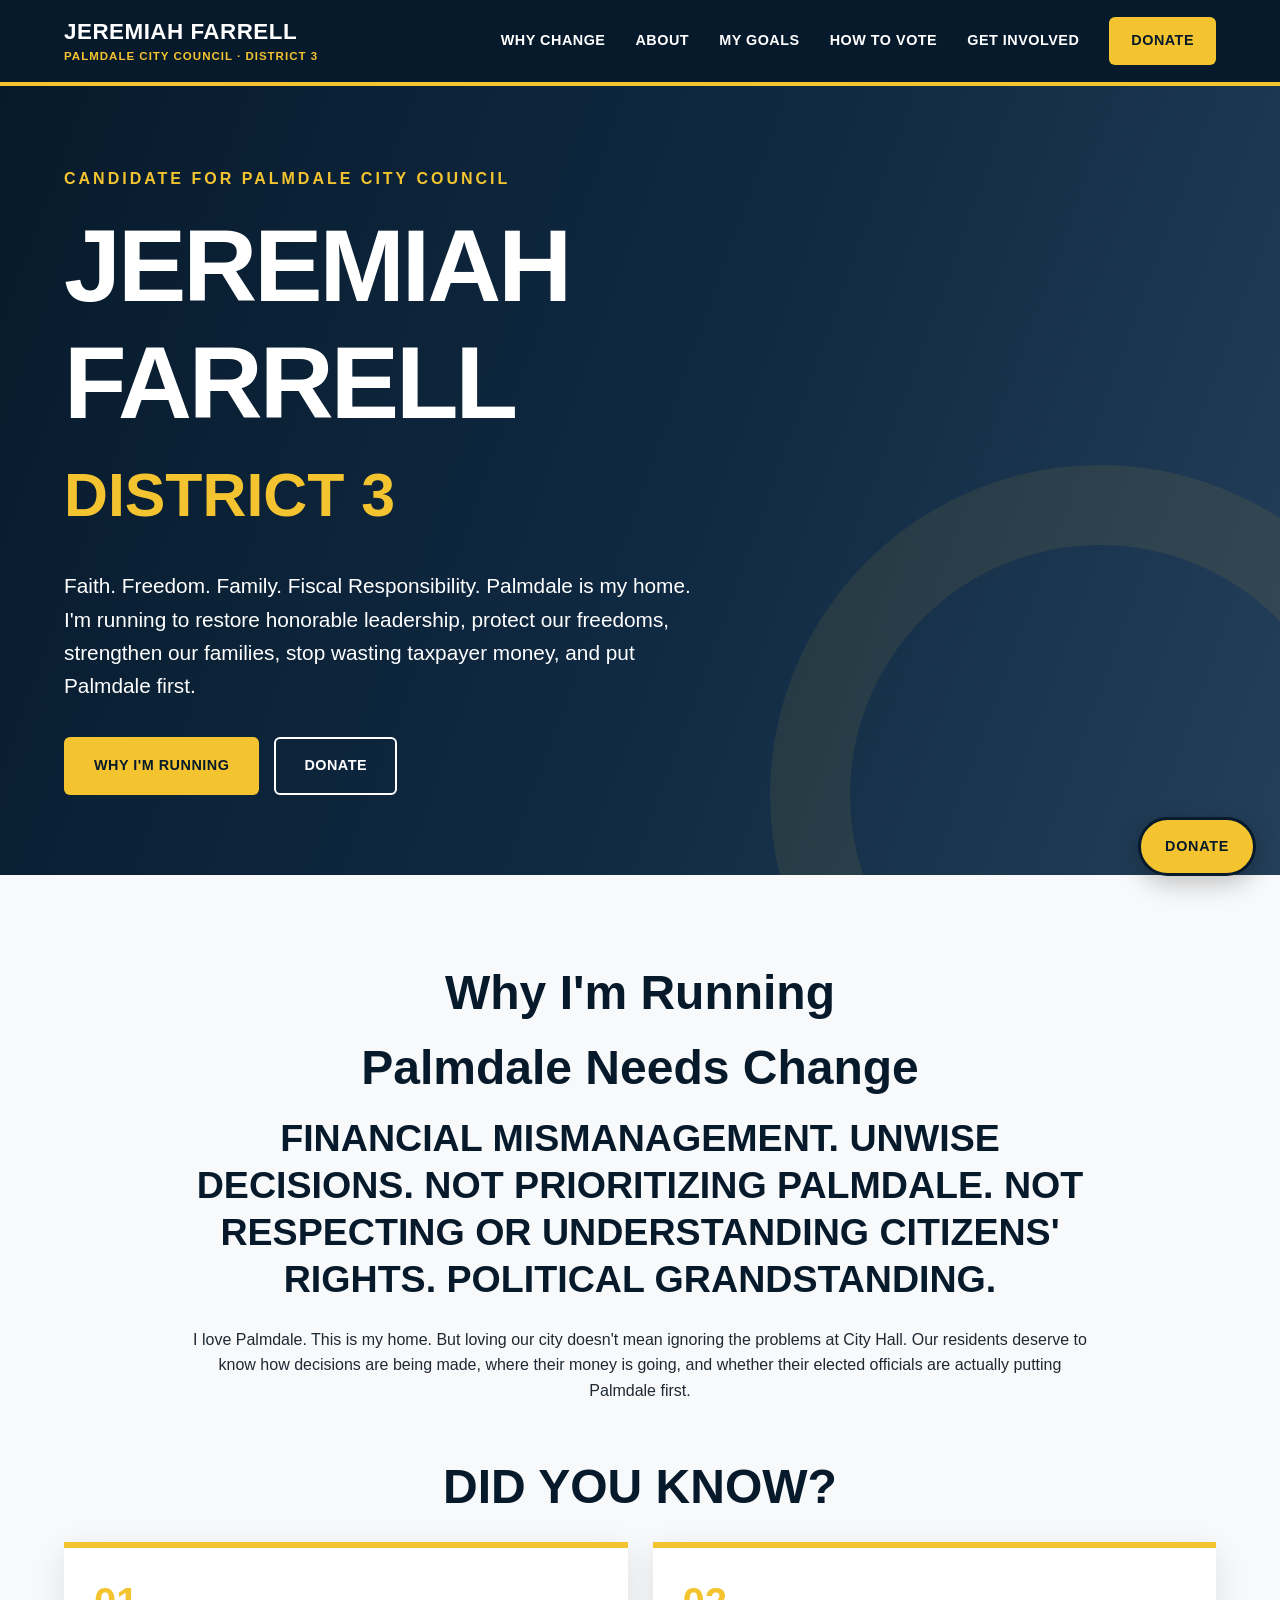
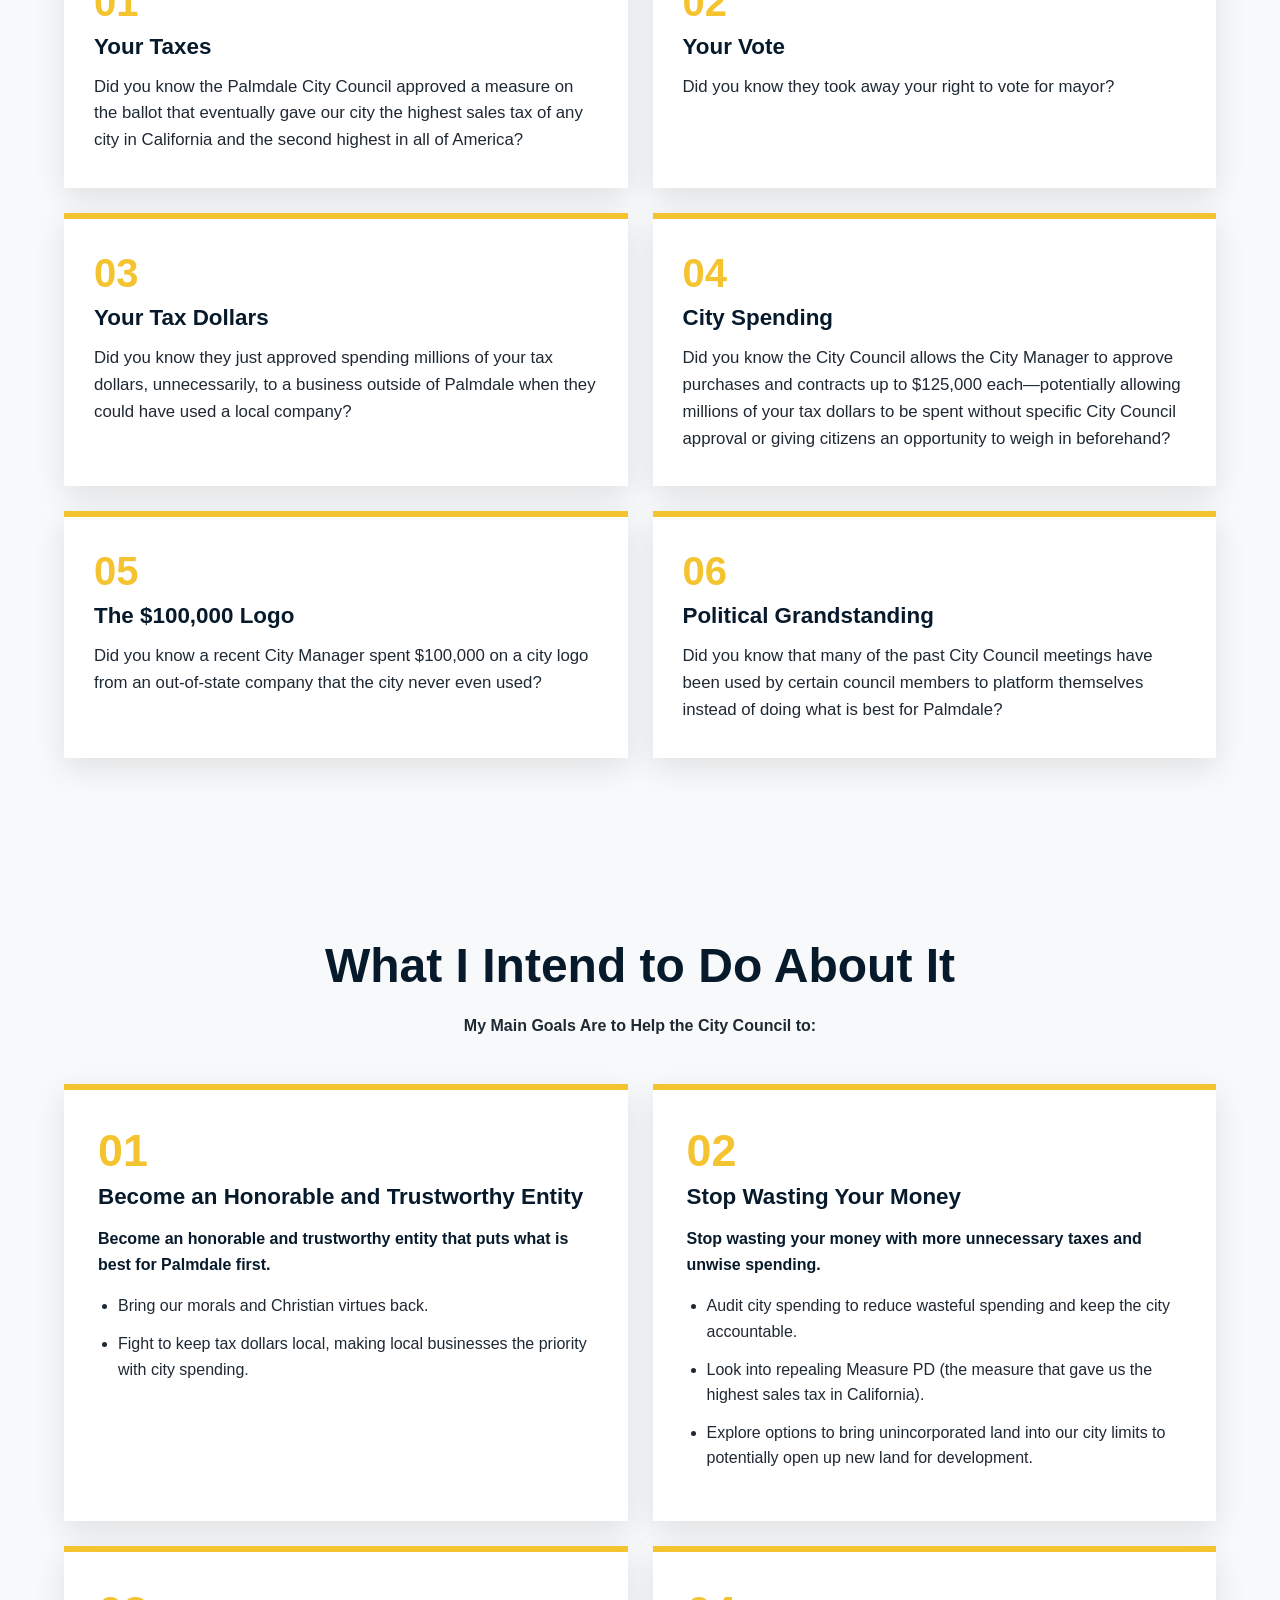
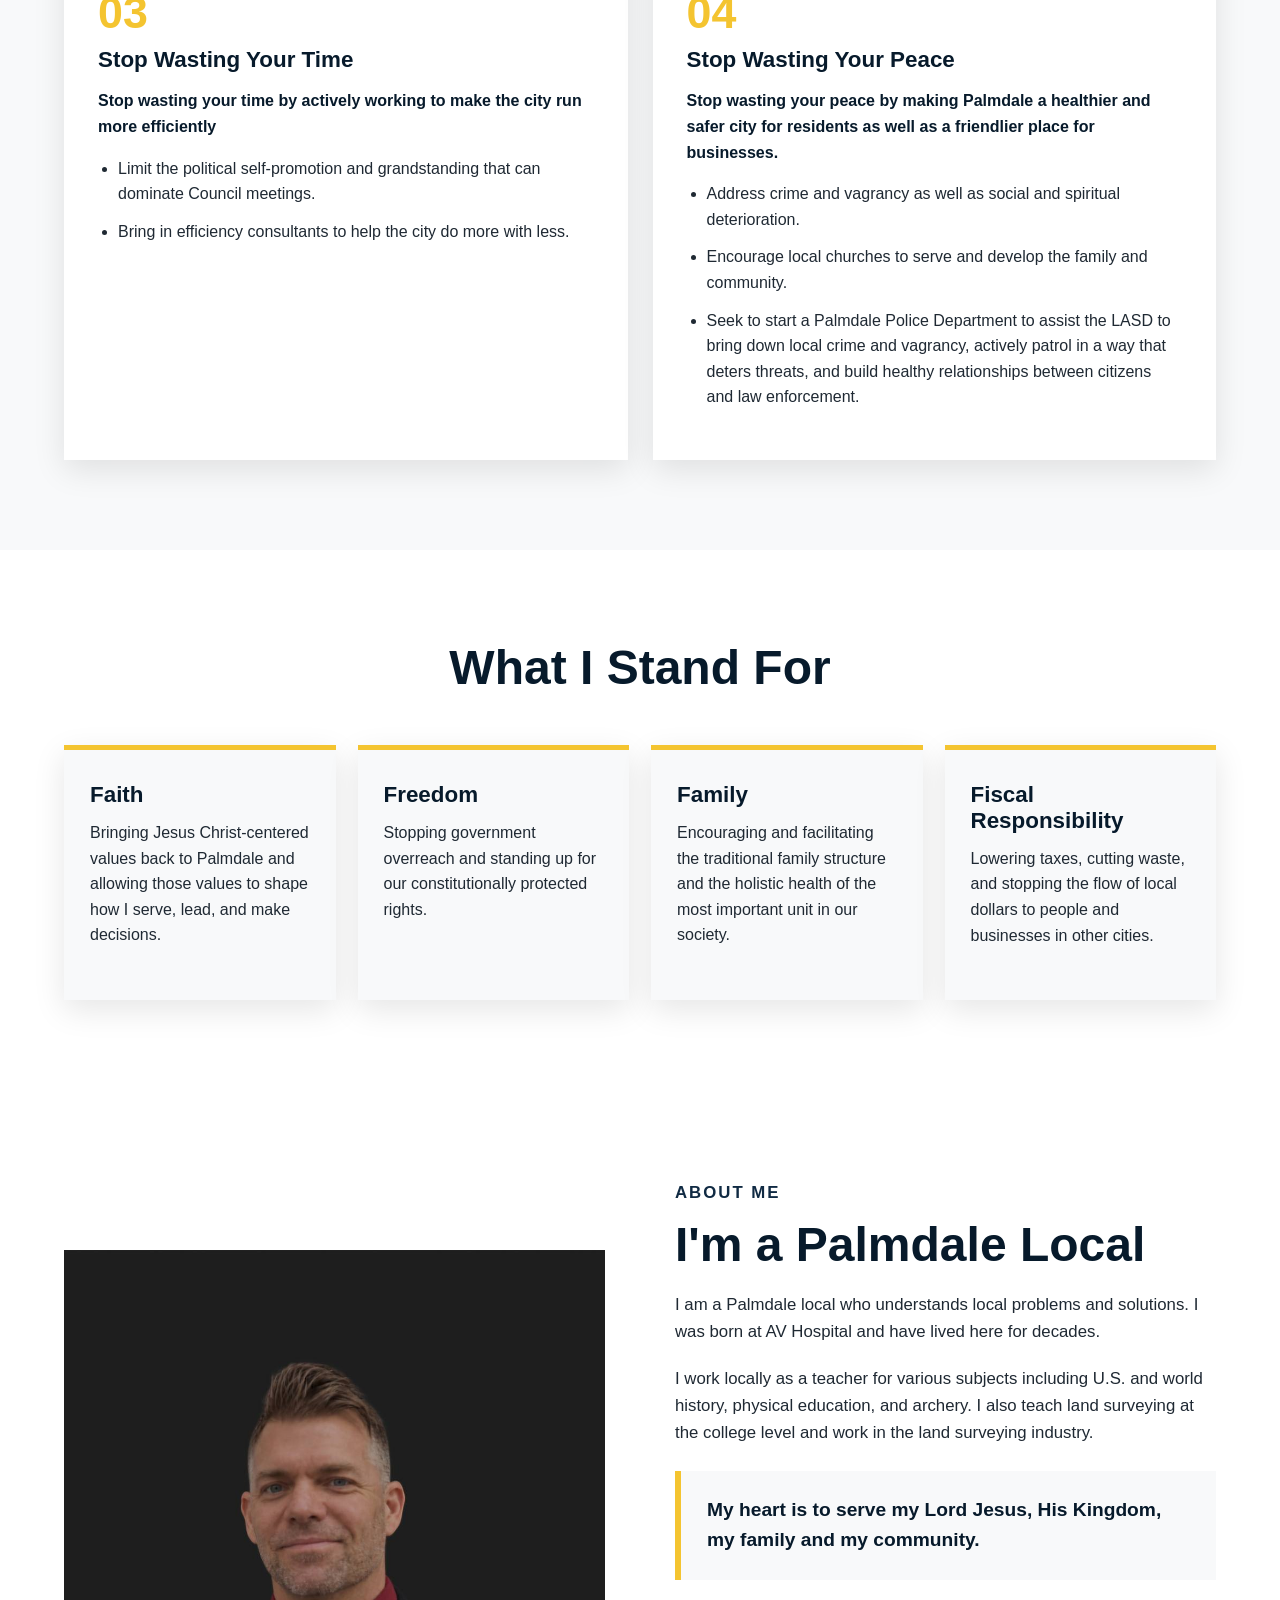
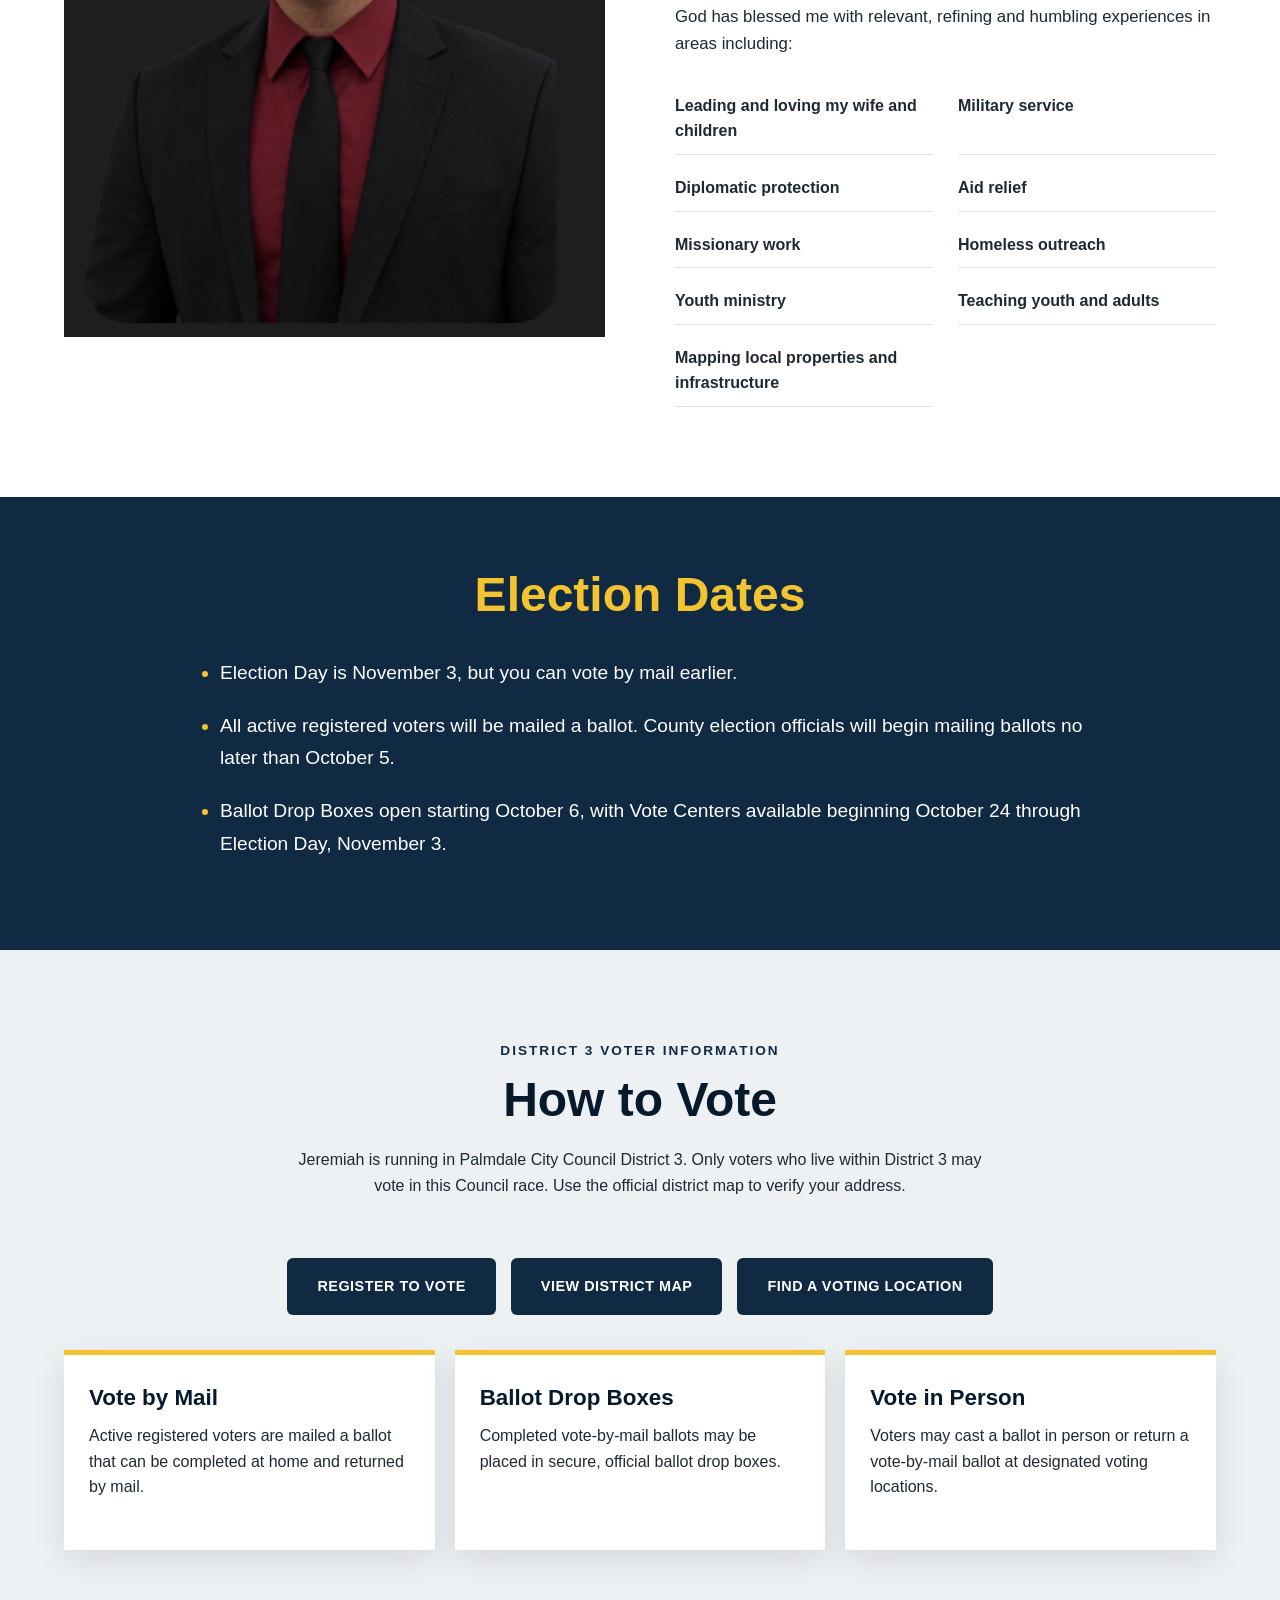
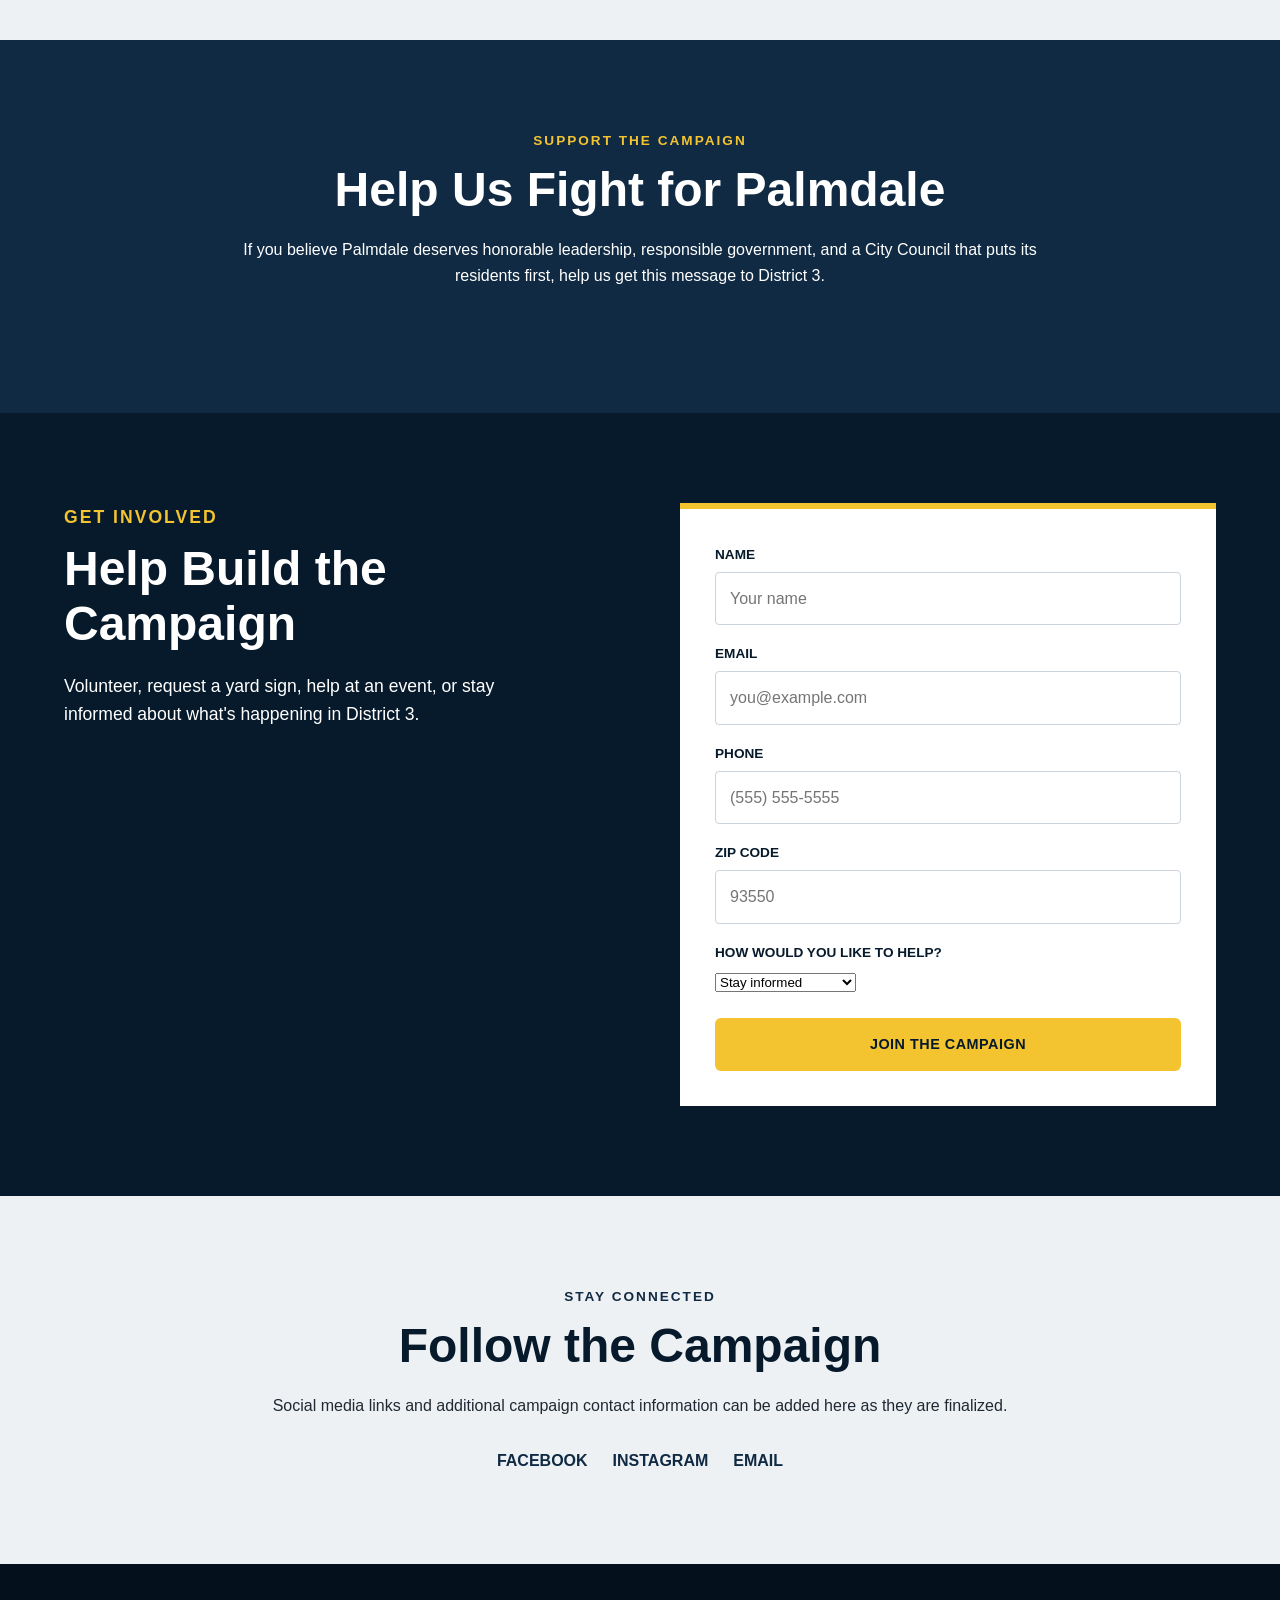
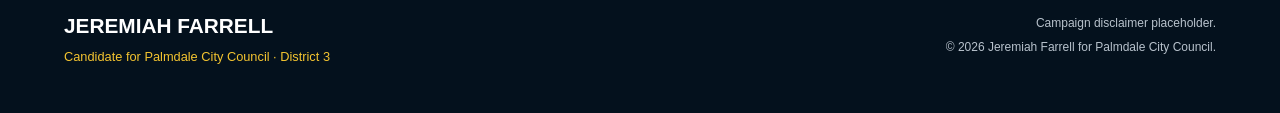
==== index.html @ 2abbdb5f "Add campaign contribution page" ====
<!DOCTYPE html>
<html lang="en">
<head>
    <meta charset="UTF-8">
    <meta name="viewport" content="width=device-width, initial-scale=1.0">
    <title>Jeremiah Farrell for Palmdale City Council District 3</title>
    <meta name="description" content="Jeremiah Farrell for Palmdale City Council District 3.">
    <link rel="stylesheet" href="Styles.css">

    <style>
        .change-section { background-color: var(--off-white); }
        .change-lead { max-width: 900px; margin: 0 auto 45px; text-align: center; }
        .change-statement { margin: 0 auto 24px; max-width: 950px; color: var(--navy-dark); font-size: clamp(1.5rem, 3vw, 2.35rem); font-weight: 900; line-height: 1.25; text-transform: uppercase; }
        .did-you-know-heading { margin: 55px 0 28px; color: var(--navy-dark); font-size: clamp(2rem, 4vw, 3rem); font-weight: 900; text-align: center; text-transform: uppercase; }
        .fact-grid { display: grid; grid-template-columns: repeat(2, 1fr); gap: 25px; }
        .fact-card { position: relative; padding: 34px 30px; background-color: var(--white); border-top: 6px solid var(--yellow); box-shadow: var(--shadow); }
        .fact-number { margin-bottom: 12px; color: var(--yellow); font-size: 2.5rem; font-weight: 900; line-height: 1; }
        .fact-card h3 { margin-bottom: 14px; }
        .fact-card p { margin-bottom: 0; font-size: 1.05rem; }
        .fact-close { max-width: 850px; margin: 35px auto 0; padding: 28px 30px; background-color: var(--navy-dark); color: var(--white); border-bottom: 6px solid var(--yellow); text-align: center; }
        .fact-close strong { color: var(--yellow); }
        .values-section { background-color: var(--white); }
        .values-grid { display: grid; grid-template-columns: repeat(4, 1fr); gap: 22px; }
        .value-card { padding: 32px 26px; border-top: 5px solid var(--yellow); background-color: var(--off-white); box-shadow: var(--shadow); }
        .value-card h3 { margin-bottom: 12px; }
        .candidate-quote { margin: 24px 0; padding: 24px 26px; background-color: var(--off-white); border-left: 6px solid var(--yellow); color: var(--navy-dark); font-size: 1.2rem; font-weight: 800; }
        .experience-list { display: grid; grid-template-columns: 1fr 1fr; gap: 10px 25px; margin: 25px 0 0; padding: 0; list-style: none; }
        .experience-list li { padding: 10px 0; border-bottom: 1px solid #dde3e8; font-weight: 700; }
        .goals-section { background-color: var(--off-white); }
        .goals-intro { max-width: 780px; margin: 0 auto 45px; text-align: center; }
        .goals-grid { display: grid; grid-template-columns: repeat(2, 1fr); gap: 25px; }
        .goal-card { padding: 38px 34px; background-color: var(--white); border-top: 6px solid var(--yellow); box-shadow: var(--shadow); }
        .goal-number { margin-bottom: 12px; color: var(--yellow); font-size: 2.8rem; font-weight: 900; line-height: 1; }
        .goal-card h3 { margin-bottom: 16px; }
        .goal-card p { margin-bottom: 16px; }
        .goal-card ul { padding-left: 20px; }
        .goal-card li { margin-bottom: 12px; }
        .goal-emphasis { color: var(--navy-dark); font-weight: 900; }
        .voting-section { background-color: var(--light-gray); }
        .vote-links { display: flex; flex-wrap: wrap; justify-content: center; gap: 15px; margin-top: 30px; }
        .vote-action-grid { display: grid; grid-template-columns: repeat(3, 1fr); gap: 20px; margin-top: 35px; }
        .vote-card { padding: 30px 25px; background: var(--white); border-top: 5px solid var(--yellow); box-shadow: var(--shadow); }
        .vote-card h3 { margin-bottom: 12px; }
        .donate-section { background-color: var(--navy); color: var(--white); text-align: center; }
        .donate-section h2 { color: var(--white); }
        .donate-options { display: grid; grid-template-columns: 1fr 1fr; gap: 25px; max-width: 850px; margin: 35px auto 0; }
        .donate-option { padding: 35px 28px; background-color: var(--white); color: var(--text); border-top: 6px solid var(--yellow); box-shadow: var(--shadow); }
        .donate-option h3 { margin-bottom: 12px; }
        .donate-email { display: inline-block; margin-top: 8px; color: var(--navy); font-weight: 900; word-break: break-word; }
        .donation-note { max-width: 800px; margin: 28px auto 0; color: #d9e1e8; font-size: 0.85rem; }
        .floating-donate { position: fixed; right: 24px; bottom: 24px; z-index: 1200; padding: 15px 24px; background-color: var(--yellow); color: var(--navy-dark); border: 3px solid var(--navy-dark); border-radius: 999px; box-shadow: 0 8px 25px rgba(0,0,0,0.22); font-size: 0.9rem; font-weight: 900; letter-spacing: 0.7px; text-transform: uppercase; transition: background-color 0.2s ease, transform 0.2s ease; }
        .floating-donate:hover { background-color: var(--yellow-hover); transform: translateY(-3px); }
        @media (max-width: 900px) { .fact-grid, .goals-grid, .donate-options { grid-template-columns: 1fr; } .values-grid { grid-template-columns: repeat(2, 1fr); } .vote-action-grid { grid-template-columns: 1fr; } }
        @media (max-width: 700px) { .values-grid { grid-template-columns: 1fr; } .experience-list { grid-template-columns: 1fr; } .floating-donate { left: 6%; right: 6%; bottom: 14px; text-align: center; } body { padding-bottom: 70px; } }
    </style>
</head>
<body>
<header class="site-header">
    <div class="container header-container">
        <a href="#top" class="campaign-brand">
            <span class="candidate-name">Jeremiah Farrell</span>
            <span class="office-name">Palmdale City Council · District 3</span>
        </a>
        <button class="mobile-menu-button" id="mobileMenuButton" type="button" aria-label="Open navigation menu" aria-expanded="false" aria-controls="mainNavigation">☰</button>
        <nav class="main-navigation" id="mainNavigation">
            <a href="#change">Why Change</a>
            <a href="#about">About</a>
            <a href="#goals">My Goals</a>
            <a href="#vote">How to Vote</a>
            <a href="#get-involved">Get Involved</a>
            <a href="donate.html" class="nav-donate-button">Donate</a>
        </nav>
    </div>
</header>

<main id="top">
    <section class="hero">
        <div class="hero-overlay"></div>
        <div class="container hero-content">
            <p class="hero-eyebrow">Candidate for Palmdale City Council</p>
            <h1>Jeremiah Farrell</h1>
            <p class="hero-district">District 3</p>
            <p class="hero-message">Faith. Freedom. Family. Fiscal Responsibility. Palmdale is my home. I'm running to restore honorable leadership, protect our freedoms, strengthen our families, stop wasting taxpayer money, and put Palmdale first.</p>
            <div class="hero-buttons">
                <a href="#change" class="button button-primary">Why I'm Running</a>
                <a href="donate.html" class="button button-secondary">Donate</a>
            </div>
        </div>
    </section>

    <section class="section change-section" id="change">
        <div class="container">
            <div class="change-lead">
            <h2>Why I'm Running</h2>
            <h2>Palmdale Needs Change</h2>
                <p class="change-statement">Financial Mismanagement. Unwise Decisions. Not Prioritizing Palmdale. Not Respecting or Understanding Citizens' Rights. Political Grandstanding.</p>
                <p class="se    ction-introduction">I love Palmdale. This is my home. But loving our city doesn't mean ignoring the problems at City Hall. Our residents deserve to know how decisions are being made, where their money is going, and whether their elected officials are actually putting Palmdale first.</p>
            </div>

            <h2 class="did-you-know-heading">Did You Know?</h2>

            <div class="fact-grid">
                <article class="fact-card"><div class="fact-number">01</div><h3>Your Taxes</h3><p>Did you know the Palmdale City Council approved a measure on the ballot that eventually gave our city the highest sales tax of any city in California and the second highest in all of America?</p></article>
                <article class="fact-card"><div class="fact-number">02</div><h3>Your Vote</h3><p>Did you know they took away your right to vote for mayor?</p></article>
                <article class="fact-card"><div class="fact-number">03</div><h3>Your Tax Dollars</h3><p>Did you know they just approved spending millions of your tax dollars, unnecessarily, to a business outside of Palmdale when they could have used a local company?</p></article>
                <article class="fact-card"><div class="fact-number">04</div><h3>City Spending</h3><p>Did you know the City Council allows the City Manager to approve purchases and contracts up to $125,000 each—potentially allowing millions of your tax dollars to be spent without specific City Council approval or giving citizens an opportunity to weigh in beforehand?</p></article>
                <article class="fact-card"><div class="fact-number">05</div><h3>The $100,000 Logo</h3><p>Did you know a recent City Manager spent $100,000 on a city logo from an out-of-state company that the city never even used?</p></article>
                <article class="fact-card"><div class="fact-number">06</div><h3>Political Grandstanding</h3><p>Did you know that many of the past City Council meetings have been used by certain council members to platform themselves instead of doing what is best for Palmdale?</p></article>
            </div>

        </div>
    </section>
    <section class="section goals-section" id="goals">
        <div class="container">
            <div class="goals-intro">
                <!-- <p class="section-label">My Goals for Palmdale</p> -->
                <h2>What I Intend to Do About It</h2>
                <h4>My Main Goals Are to Help the City Council to:</h4>
            </div>
            <div class="goals-grid">
                <article class="goal-card"><div class="goal-number">01</div><h3>Become an Honorable and Trustworthy Entity</h3><p class="goal-emphasis">Become an honorable and trustworthy entity that puts what is best for Palmdale first.</p><ul><li>Bring our morals and Christian virtues back.</li><li>Fight to keep tax dollars local, making local businesses the priority with city spending.</li></ul></article>
                <article class="goal-card"><div class="goal-number">02</div><h3>Stop Wasting Your Money</h3><p class="goal-emphasis">Stop wasting your money with more unnecessary taxes and unwise spending.</p><ul><li>Audit city spending to reduce wasteful spending and keep the city accountable.</li><li>Look into repealing Measure PD (the measure that gave us the highest sales tax in California).</li><li>Explore options to bring unincorporated land into our city limits to potentially open up new land for development.</li></ul></article>
                <article class="goal-card"><div class="goal-number">03</div><h3>Stop Wasting Your Time</h3><p class="goal-emphasis">Stop wasting your time by actively working to make the city run more efficiently</p><ul><li>Limit the political self-promotion and grandstanding that can dominate Council meetings.</li><li>Bring in efficiency consultants to help the city do more with less.</li></ul></article>
                <article class="goal-card"><div class="goal-number">04</div><h3>Stop Wasting Your Peace</h3><p class="goal-emphasis">Stop wasting your peace by making Palmdale a healthier and safer city for residents as well as a friendlier place for businesses.</p><ul><li>Address crime and vagrancy as well as social and spiritual deterioration.</li><li>Encourage local churches to serve and develop the family and community.</li><li>Seek to start a Palmdale Police Department to assist the LASD to bring down local crime and vagrancy, actively patrol in a way that deters threats, and build healthy relationships between citizens and law enforcement.</li></ul></article>
            </div>
        </div>
    </section>
    <section class="section values-section" id="principles">
        <div class="container">
            <div class="section-heading"><h2>What I Stand For</h2></div>
            <div class="values-grid">
                <article class="value-card"><h3>Faith</h3><p>Bringing Jesus Christ-centered values back to Palmdale and allowing those values to shape how I serve, lead, and make decisions.</p></article>
                <article class="value-card"><h3>Freedom</h3><p>Stopping government overreach and standing up for our constitutionally protected rights.</p></article>
                <article class="value-card"><h3>Family</h3><p>Encouraging and facilitating the traditional family structure and the holistic health of the most important unit in our society.</p></article>
                <article class="value-card"><h3>Fiscal Responsibility</h3><p>Lowering taxes, cutting waste, and stopping the flow of local dollars to people and businesses in other cities.</p></article>
            </div>
        </div>
    </section>

    <section class="section candidate-section" id="about">
        <div class="container candidate-layout">
            <div class="candidate-photo">
                    <img
        src="jeremiah.jpg"
        alt="Jeremiah Farrell"
        class="candidate-image">
            </div>
            <div class="candidate-content">
                <p class="section-label">About Me</p>
                <h2>I'm a Palmdale Local</h2>
                <p>I am a Palmdale local who understands local problems and solutions. I was born at AV Hospital and have lived here for decades.</p>
                <p>I work locally as a teacher for various subjects including U.S. and world history, physical education, and archery. I also teach land surveying at the college level and work in the land surveying industry.</p>
                <div class="candidate-quote">My heart is to serve my Lord Jesus, His Kingdom, my family and my community.</div>
                <p>God has blessed me with relevant, refining and humbling experiences in areas including:</p>
                <ul class="experience-list">
                    <li>Leading and loving my wife and children</li><li>Military service</li><li>Diplomatic protection</li><li>Aid relief</li><li>Missionary work</li><li>Homeless outreach</li><li>Youth ministry</li><li>Teaching youth and adults</li><li>Mapping local properties and infrastructure</li>
                </ul>
            </div>
        </div>
    </section>


<!-- Election Dates -->
<section class="section election-dates-section">
    <div class="container">

        <h2>Election Dates</h2>

        <ul class="election-dates-list">
            <li>
                Election Day is November 3, but you can vote by mail earlier.
            </li>

            <li>
                All active registered voters will be mailed a ballot. County election officials will begin mailing ballots no later than October 5.
            </li>

            <li>
                Ballot Drop Boxes open starting October 6, with Vote Centers available beginning October 24 through Election Day, November 3.
            </li>
        </ul>

    </div>
</section>
    <section class="section voting-section" id="vote">
        <div class="container">
            <div class="section-heading"><p class="section-label">District 3 Voter Information</p><h2>How to Vote</h2><p>Jeremiah is running in Palmdale City Council District 3. Only voters who live within District 3 may vote in this Council race. Use the official district map to verify your address.</p></div>
            <div class="vote-links">
                <a href="https://registertovote.ca.gov/" target="_blank" rel="noopener" class="button button-dark">Register to Vote</a>
                <a href="https://experience.arcgis.com/experience/6edf67c9fa5d4548815a4a8cc00468cb/" target="_blank" rel="noopener" class="button button-dark">View District Map</a>
                <a href="https://www.sos.ca.gov/elections/polling-place" target="_blank" rel="noopener" class="button button-dark">Find a Voting Location</a>
            </div>
            <div class="vote-action-grid">
                <article class="vote-card"><h3>Vote by Mail</h3><p>Active registered voters are mailed a ballot that can be completed at home and returned by mail.</p></article>
                <article class="vote-card"><h3>Ballot Drop Boxes</h3><p>Completed vote-by-mail ballots may be placed in secure, official ballot drop boxes.</p></article>
                <article class="vote-card"><h3>Vote in Person</h3><p>Voters may cast a ballot in person or return a vote-by-mail ballot at designated voting locations.</p></article>
            </div>
        </div>
    </section>

    <section class="section donate-section" id="donate">
        <div class="container narrow-container">
            <p class="section-label section-label-light">Support the Campaign</p>
            <h2>Help Us Fight for Palmdale</h2>
            <p>If you believe Palmdale deserves honorable leadership, responsible government, and a City Council that puts its residents first, help us get this message to District 3.</p>
            <div class="donate-options">
            <!-- </div>
            <p class="donation-note">Campaign contribution disclaimer and any legally required donor eligibility, reporting, or contribution-limit language should be added here before accepting contributions through the published website.</p>
        </div> -->
    </section>

    <section class="section involvement-section" id="get-involved">
        <div class="container involvement-container">
            <div class="involvement-message"><p class="section-label section-label-light">Get Involved</p><h2>Help Build the Campaign</h2><p>Volunteer, request a yard sign, help at an event, or stay informed about what's happening in District 3.</p></div>
            <form
    class="signup-form"
    action="https://api.web3forms.com/submit"
    method="POST"
>

    <input
        type="hidden"
        name="access_key"
        value="43442ce3-ae8c-46fc-97e9-3e813e63bcd2"
    >

    <input
        type="hidden"
        name="subject"
        value="New Get Involved Submission - Jeremiah Farrell Campaign"
    >

    <div class="form-group">
        <label for="name">Name</label>

        <input
            type="text"
            id="name"
            name="name"
            placeholder="Your name"
            required
        >
    </div>

    <div class="form-group">
        <label for="email">Email</label>

        <input
            type="email"
            id="email"
            name="email"
            placeholder="you@example.com"
            required
        >
    </div>

    <div class="form-group">
        <label for="phone">Phone</label>

        <input
            type="tel"
            id="phone"
            name="phone"
            placeholder="(555) 555-5555"
        >
    </div>

    <div class="form-group">
        <label for="zipcode">ZIP Code</label>

        <input
            type="text"
            id="zipcode"
            name="zipcode"
            placeholder="93550"
        >
    </div>

    <div class="form-group">
        <label for="interest">How would you like to help?</label>

        <select id="interest" name="interest">
            <option value="Stay informed">Stay informed</option>
            <option value="Volunteer">Volunteer</option>
            <option value="Yard sign">Request a yard sign</option>
            <option value="Events">Help at events</option>
            <option value="Other">Other</option>
        </select>
    </div>

    <button
        type="submit"
        class="button button-primary form-submit-button"
    >
        Join the Campaign
    </button>

        </div>
    </section>

    <section class="section contact-section" id="contact">
        <div class="container narrow-container">
            <p class="section-label">Stay Connected</p>
            <h2>Follow the Campaign</h2>
            <p>Social media links and additional campaign contact information can be added here as they are finalized.</p>
            <div class="social-links"><a href="#">Facebook</a><a href="#">Instagram</a><a href="mailto:farrellforcitycouncil2026@gmail.com">Email</a></div>
        </div>
    </section>
</main>

<a href="donate.html" class="floating-donate">Donate</a>

<footer class="site-footer">
    <div class="container footer-container">
        <div><div class="footer-candidate-name">Jeremiah Farrell</div><div class="footer-office">Candidate for Palmdale City Council · District 3</div></div>
        <div class="footer-disclaimer"><p>Campaign disclaimer placeholder.</p><p>© 2026 Jeremiah Farrell for Palmdale City Council.</p></div>
    </div>
</footer>

<script>
const mobileMenuButton = document.getElementById("mobileMenuButton");
const mainNavigation = document.getElementById("mainNavigation");
if (mobileMenuButton && mainNavigation) {
    mobileMenuButton.addEventListener("click", function () {
        const isOpen = mainNavigation.classList.toggle("active");
        mobileMenuButton.setAttribute("aria-expanded", isOpen ? "true" : "false");
    });
    mainNavigation.querySelectorAll("a").forEach(function(link) {
        link.addEventListener("click", function () {
            mainNavigation.classList.remove("active");
            mobileMenuButton.setAttribute("aria-expanded", "false");
        });
    });
}
</script>
</body>
</html>
---- Styles.css ----
/* =========================================================
   JEREMIAH FARRELL CAMPAIGN WEBSITE
   Main Stylesheet
   ========================================================= */


/* =========================================================
   1. COLOR PALETTE / GLOBAL VARIABLES
   ========================================================= */

:root {
    --navy: #102a43;
    --navy-dark: #071a2b;
    --navy-light: #243f5a;

    --yellow: #f4c430;
    --yellow-hover: #ffd84d;

    --white: #ffffff;
    --off-white: #f8f9fa;
    --light-gray: #eef1f4;
    --medium-gray: #6c757d;
    --dark-gray: #252525;

    --text: #1f2933;

    --max-width: 1200px;

    --border-radius: 6px;

    --shadow:
        0 10px 30px rgba(0, 0, 0, 0.10);
}


/* =========================================================
   2. RESET / BASE STYLES
   ========================================================= */

* {
    margin: 0;
    padding: 0;
    box-sizing: border-box;
}


html {
    scroll-behavior: smooth;
}


body {
    font-family:
        Arial,
        Helvetica,
        sans-serif;

    color: var(--text);

    background-color: var(--white);

    line-height: 1.6;
}


img {
    max-width: 100%;
    display: block;
}


a {
    color: inherit;
    text-decoration: none;
}


button,
input {
    font: inherit;
}


/* =========================================================
   3. GENERAL LAYOUT
   ========================================================= */

.container {
    width: 90%;
    max-width: var(--max-width);

    margin-left: auto;
    margin-right: auto;
}


.narrow-container {
    max-width: 850px;
}


.section {
    padding: 90px 0;
}


.section-heading {
    max-width: 700px;

    margin: 0 auto 50px;

    text-align: center;
}


.section-label {
    margin-bottom: 10px;

    color: var(--navy);

    font-size: 0.85rem;
    font-weight: 800;

    letter-spacing: 2px;

    text-transform: uppercase;
}


.section-label-light {
    color: var(--yellow);
}


h1,
h2,
h3 {
    line-height: 1.15;
}


h2 {
    margin-bottom: 20px;

    color: var(--navy-dark);

    font-size: clamp(2rem, 4vw, 3rem);
}


h3 {
    color: var(--navy-dark);

    font-size: 1.4rem;
}


p {
    margin-bottom: 20px;
}


.section-introduction {
    font-size: 1.2rem;
}


/* =========================================================
   4. HEADER
   ========================================================= */

.site-header {
    position: sticky;

    top: 0;

    z-index: 1000;

    width: 100%;

    background-color: var(--navy-dark);

    border-bottom: 4px solid var(--yellow);

    color: var(--white);
}


.header-container {
    min-height: 82px;

    display: flex;

    align-items: center;
    justify-content: space-between;

    gap: 30px;
}


/* =========================================================
   5. CAMPAIGN BRAND
   ========================================================= */

.campaign-brand {
    display: flex;

    flex-direction: column;

    line-height: 1.15;
}


.candidate-name {
    color: var(--white);

    font-size: 1.4rem;
    font-weight: 800;

    letter-spacing: 0.5px;

    text-transform: uppercase;
}


.office-name {
    margin-top: 5px;

    color: var(--yellow);

    font-size: 0.72rem;
    font-weight: 700;

    letter-spacing: 1px;

    text-transform: uppercase;
}


/* =========================================================
   6. DESKTOP NAVIGATION
   ========================================================= */

.main-navigation {
    display: flex;

    align-items: center;

    gap: 30px;
}


.main-navigation > a {
    position: relative;

    padding: 10px 0;

    color: var(--white);

    font-size: 0.9rem;
    font-weight: 700;

    text-transform: uppercase;

    letter-spacing: 0.5px;

    transition:
        color 0.2s ease;
}


.main-navigation > a:not(.nav-donate-button):hover {
    color: var(--yellow);
}


.nav-donate-button {
    padding: 12px 22px !important;

    background-color: var(--yellow);

    color: var(--navy-dark) !important;

    border-radius: var(--border-radius);

    transition:
        background-color 0.2s ease,
        transform 0.2s ease;
}


.nav-donate-button:hover {
    background-color: var(--yellow-hover);

    transform: translateY(-2px);
}


/* =========================================================
   7. MOBILE MENU BUTTON
   ========================================================= */

.mobile-menu-button {
    display: none;

    border: 0;

    background: transparent;

    color: var(--white);

    font-size: 2rem;

    cursor: pointer;
}


/* =========================================================
   8. HERO
   ========================================================= */

.hero {
    position: relative;

    min-height: 680px;

    display: flex;

    align-items: center;

    overflow: hidden;

    background:
        linear-gradient(
            110deg,
            var(--navy-dark) 0%,
            var(--navy) 55%,
            var(--navy-light) 100%
        );

    color: var(--white);
}


/*
   Once we have the candidate photograph, we can use:

   background:
       linear-gradient(
           90deg,
           rgba(7, 26, 43, 0.95),
           rgba(7, 26, 43, 0.60)
       ),
       url("../images/candidate/hero.jpg");

   background-size: cover;
   background-position: center;
*/


.hero::after {
    content: "";

    position: absolute;

    width: 500px;
    height: 500px;

    right: -150px;
    bottom: -250px;

    border: 80px solid rgba(244, 196, 48, 0.08);

    border-radius: 50%;
}


.hero-content {
    position: relative;

    z-index: 2;

    padding-top: 80px;
    padding-bottom: 80px;
}


.hero-eyebrow {
    margin-bottom: 15px;

    color: var(--yellow);

    font-size: 1rem;
    font-weight: 800;

    letter-spacing: 3px;

    text-transform: uppercase;
}


.hero h1 {
    max-width: 850px;

    margin-bottom: 5px;

    color: var(--white);

    font-size: clamp(3.5rem, 8vw, 6.5rem);

    font-weight: 900;

    letter-spacing: -3px;

    text-transform: uppercase;
}


.hero-district {
    margin-bottom: 25px;

    color: var(--yellow);

    font-size: clamp(2rem, 5vw, 3.8rem);

    font-weight: 900;

    text-transform: uppercase;
}


.hero-message {
    max-width: 650px;

    margin-bottom: 35px;

    font-size: 1.3rem;

    line-height: 1.6;
}


.hero-buttons {
    display: flex;

    flex-wrap: wrap;

    gap: 15px;
}


/* =========================================================
   9. BUTTONS
   ========================================================= */

.button {
    display: inline-block;

    padding: 15px 28px;

    border: 2px solid transparent;

    border-radius: var(--border-radius);

    font-size: 0.9rem;
    font-weight: 800;

    letter-spacing: 0.5px;

    text-align: center;

    text-transform: uppercase;

    cursor: pointer;

    transition:
        background-color 0.2s ease,
        color 0.2s ease,
        border-color 0.2s ease,
        transform 0.2s ease;
}


.button:hover {
    transform: translateY(-2px);
}


.button-primary {
    background-color: var(--yellow);

    color: var(--navy-dark);
}


.button-primary:hover {
    background-color: var(--yellow-hover);
}


.button-secondary {
    border-color: var(--white);

    background-color: transparent;

    color: var(--white);
}


.button-secondary:hover {
    background-color: var(--white);

    color: var(--navy-dark);
}


.button-dark {
    margin-top: 10px;

    background-color: var(--navy);

    color: var(--white);
}


.button-dark:hover {
    background-color: var(--navy-dark);
}


.text-link {
    color: var(--navy);

    font-weight: 800;
}


.text-link:hover {
    color: var(--navy-light);

    text-decoration: underline;
}


/* =========================================================
   10. WHY I'M RUNNING
   ========================================================= */

.about-preview {
    text-align: center;

    background-color: var(--white);
}


.about-preview p {
    max-width: 800px;

    margin-left: auto;
    margin-right: auto;
}


/* =========================================================
   11. PRIORITIES
   ========================================================= */

.priorities-section {
    background-color: var(--off-white);
}


.priority-grid {
    display: grid;

    grid-template-columns:
        repeat(3, 1fr);

    gap: 25px;
}


.priority-card {
    position: relative;

    padding: 40px 35px;

    background-color: var(--white);

    border-top: 5px solid var(--yellow);

    box-shadow: var(--shadow);

    transition:
        transform 0.2s ease,
        box-shadow 0.2s ease;
}


.priority-card:hover {
    transform: translateY(-5px);

    box-shadow:
        0 15px 40px rgba(0, 0, 0, 0.14);
}


.priority-number {
    margin-bottom: 15px;

    color: var(--yellow);

    font-size: 2.8rem;
    font-weight: 900;

    line-height: 1;
}


.priority-card h3 {
    margin-bottom: 15px;
}


/* =========================================================
   12. CANDIDATE BIO SECTION
   ========================================================= */

.candidate-section {
    background-color: var(--white);
}


.candidate-layout {
    display: grid;

    grid-template-columns:
        1fr 1fr;

    align-items: center;

    gap: 70px;
}


.candidate-photo {
    width: 100%;
}


.photo-placeholder {
    min-height: 520px;

    display: flex;

    align-items: center;
    justify-content: center;

    background:
        linear-gradient(
            135deg,
            var(--navy),
            var(--navy-dark)
        );

    border-bottom: 8px solid var(--yellow);

    color: rgba(255, 255, 255, 0.7);

    font-size: 1rem;
    font-weight: 700;

    letter-spacing: 2px;

    text-transform: uppercase;
}


.candidate-content p {
    font-size: 1.05rem;
}


/* =========================================================
   13. GET INVOLVED
   ========================================================= */

.involvement-section {
    background-color: var(--navy-dark);

    color: var(--white);
}


.involvement-container {
    display: grid;

    grid-template-columns:
        1fr 1fr;

    gap: 80px;

    align-items: start;
}


.involvement-message h2 {
    color: var(--white);
}


.involvement-message p {
    max-width: 500px;

    font-size: 1.1rem;
}


/* =========================================================
   14. FORM
   ========================================================= */

.signup-form {
    padding: 35px;

    background-color: var(--white);

    color: var(--text);

    border-top: 6px solid var(--yellow);
}


.form-group {
    margin-bottom: 18px;
}


.form-group label {
    display: block;

    margin-bottom: 6px;

    color: var(--navy-dark);

    font-size: 0.85rem;
    font-weight: 800;

    text-transform: uppercase;
}


.form-group input {
    width: 100%;

    padding: 13px 14px;

    border: 1px solid #ccd3da;

    border-radius: 4px;

    background-color: var(--white);
}


.form-group input:focus {
    outline: 3px solid rgba(244, 196, 48, 0.35);

    border-color: var(--yellow);
}


.form-submit-button {
    width: 100%;

    margin-top: 5px;

    border: none;
}


/* =========================================================
   15. CONTACT
   ========================================================= */

.contact-section {
    text-align: center;

    background-color: var(--light-gray);
}


.social-links {
    display: flex;

    justify-content: center;

    flex-wrap: wrap;

    gap: 25px;

    margin-top: 30px;
}


.social-links a {
    color: var(--navy);

    font-weight: 800;

    text-transform: uppercase;
}


.social-links a:hover {
    text-decoration: underline;
}


/* =========================================================
   16. FOOTER
   ========================================================= */

.site-footer {
    padding: 45px 0;

    background-color: #04111d;

    color: var(--white);
}


.footer-container {
    display: flex;

    justify-content: space-between;

    align-items: center;

    gap: 40px;
}


.footer-candidate-name {
    color: var(--white);

    font-size: 1.3rem;
    font-weight: 900;

    text-transform: uppercase;
}


.footer-office {
    margin-top: 5px;

    color: var(--yellow);

    font-size: 0.8rem;
}


.footer-disclaimer {
    max-width: 450px;

    color: #b8c2cc;

    font-size: 0.75rem;

    text-align: right;
}


.footer-disclaimer p {
    margin-bottom: 5px;
}


/* =========================================================
   17. TABLET
   ========================================================= */

@media (max-width: 900px) {

    .section {
        padding: 70px 0;
    }


    .main-navigation {
        gap: 18px;
    }


    .priority-grid {
        grid-template-columns:
            1fr;
    }


    .candidate-layout {
        grid-template-columns:
            1fr;

        gap: 40px;
    }


    .photo-placeholder {
        min-height: 450px;
    }


    .involvement-container {
        grid-template-columns:
            1fr;

        gap: 40px;
    }

}


/* =========================================================
   18. MOBILE
   ========================================================= */

@media (max-width: 700px) {

    .container {
        width: 88%;
    }


    .section {
        padding: 60px 0;
    }


    /* HEADER */

    .header-container {
        min-height: 72px;
    }


    .candidate-name {
        font-size: 1.1rem;
    }


    .office-name {
        font-size: 0.62rem;
    }


    /* MOBILE NAVIGATION */

    .mobile-menu-button {
        display: block;
    }


    .main-navigation {
        display: none;

        position: absolute;

        top: 72px;
        left: 0;

        width: 100%;

        padding: 25px 6%;

        flex-direction: column;

        align-items: stretch;

        gap: 5px;

        background-color: var(--navy-dark);

        border-bottom: 4px solid var(--yellow);
    }


    .main-navigation.active {
        display: flex;
    }


    .main-navigation > a {
        padding: 13px 0;
    }


    .nav-donate-button {
        margin-top: 10px;

        text-align: center;
    }


    /* HERO */

    .hero {
        min-height: 600px;
    }


    .hero-content {
        padding-top: 70px;
        padding-bottom: 70px;
    }


    .hero h1 {
        font-size: clamp(3rem, 16vw, 5rem);

        letter-spacing: -2px;
    }


    .hero-district {
        font-size: 2rem;
    }


    .hero-message {
        font-size: 1.05rem;
    }


    .hero-buttons {
        flex-direction: column;
    }


    .hero-buttons .button {
        width: 100%;
    }


    /* PRIORITIES */

    .priority-card {
        padding: 30px 25px;
    }


    /* CANDIDATE */

    .photo-placeholder {
        min-height: 380px;
    }


    /* FORM */

    .signup-form {
        padding: 25px 20px;
    }


    /* FOOTER */

    .footer-container {
        flex-direction: column;

        align-items: flex-start;
    }


    .footer-disclaimer {
        text-align: left;
    }

}


/* =========================================================
   19. VERY SMALL PHONES
   ========================================================= */

@media (max-width: 400px) {

    .hero h1 {
        font-size: 2.8rem;
    }


    .hero-eyebrow {
        font-size: 0.75rem;

        letter-spacing: 2px;
    }


    .candidate-name {
        font-size: 1rem;
    }

}/* =========================================
   ELECTION DATES
   ========================================= */

.election-dates-section {
    background: var(--navy);
    color: var(--white);
    padding: 70px 0;
}

.election-dates-section h2 {
    color: var(--yellow);
    font-size: 3rem;
    text-align: center;
    margin-bottom: 35px;
}

.election-dates-list {
    max-width: 900px;
    margin: 0 auto;
    padding-left: 30px;
}

.election-dates-list li {
    color: var(--white);
    font-size: 1.2rem;
    line-height: 1.7;
    margin-bottom: 20px;
}

.election-dates-list li::marker {
    color: var(--yellow);
}
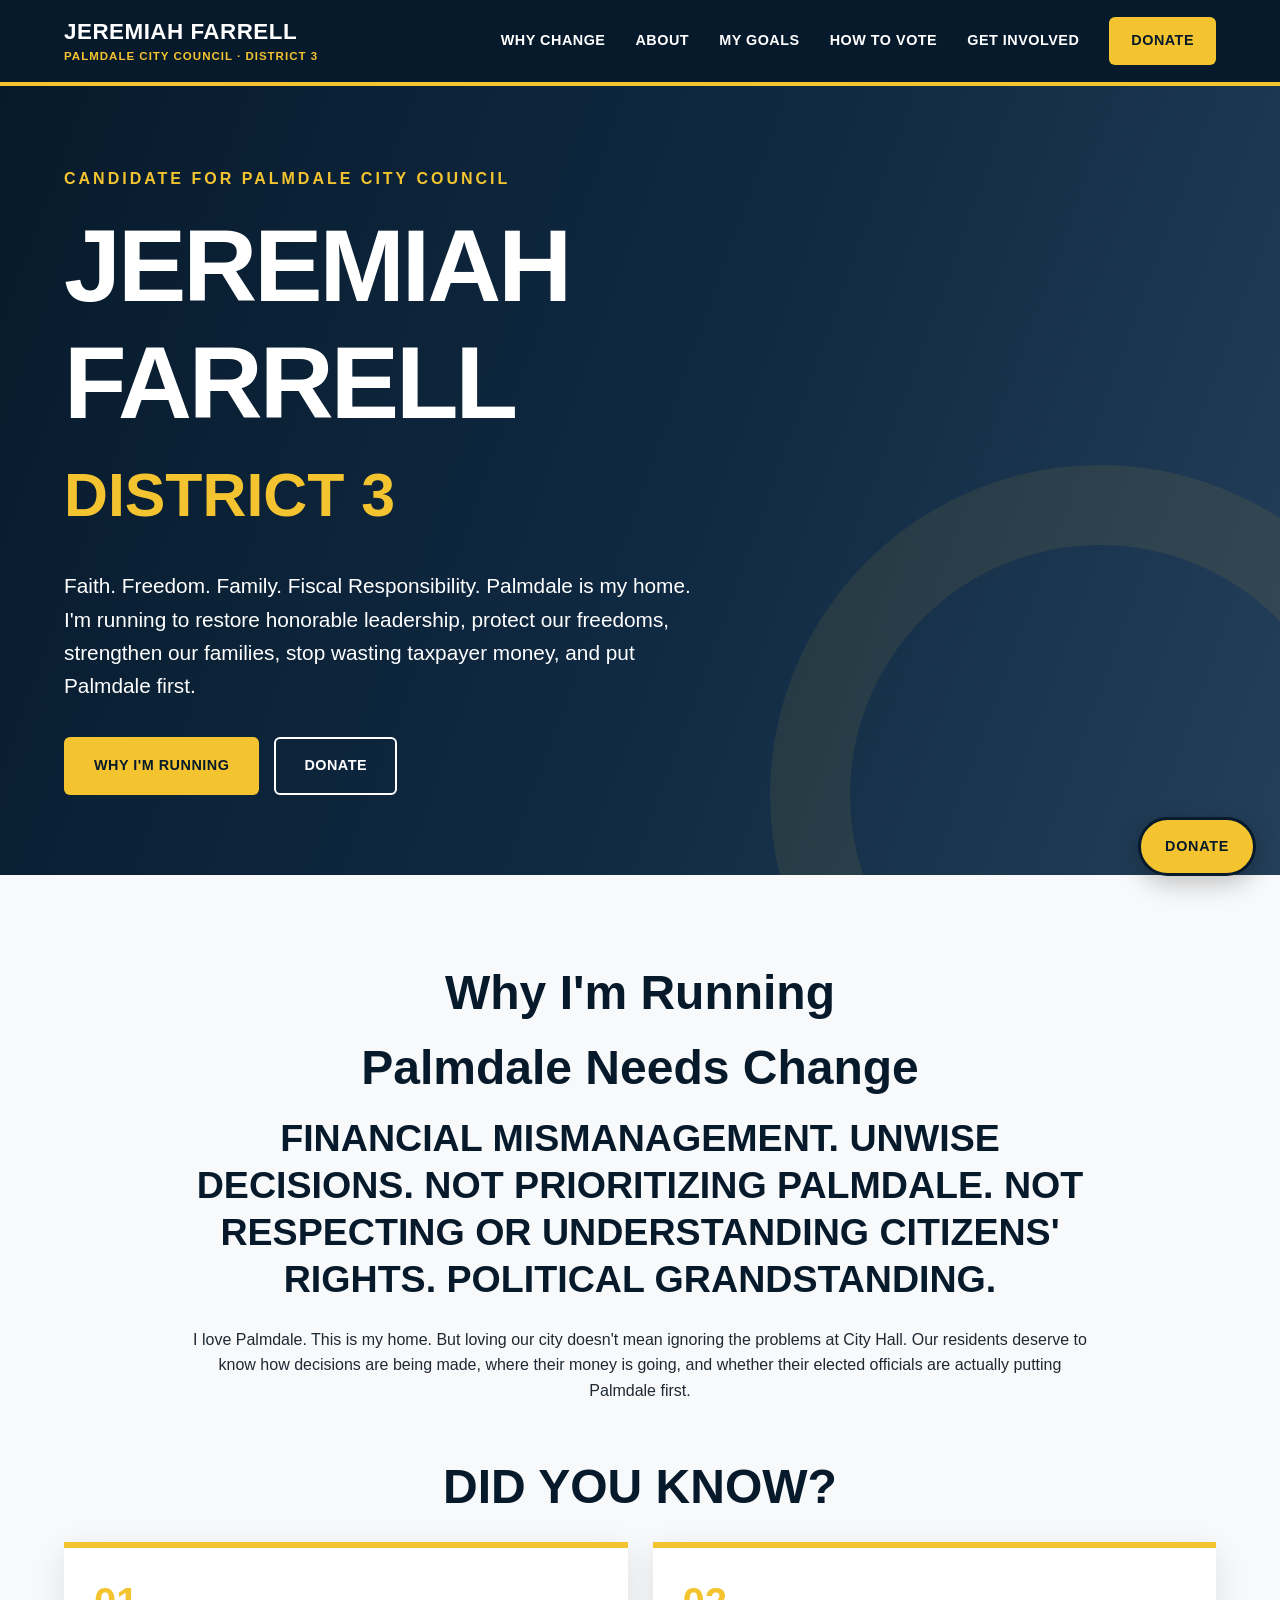
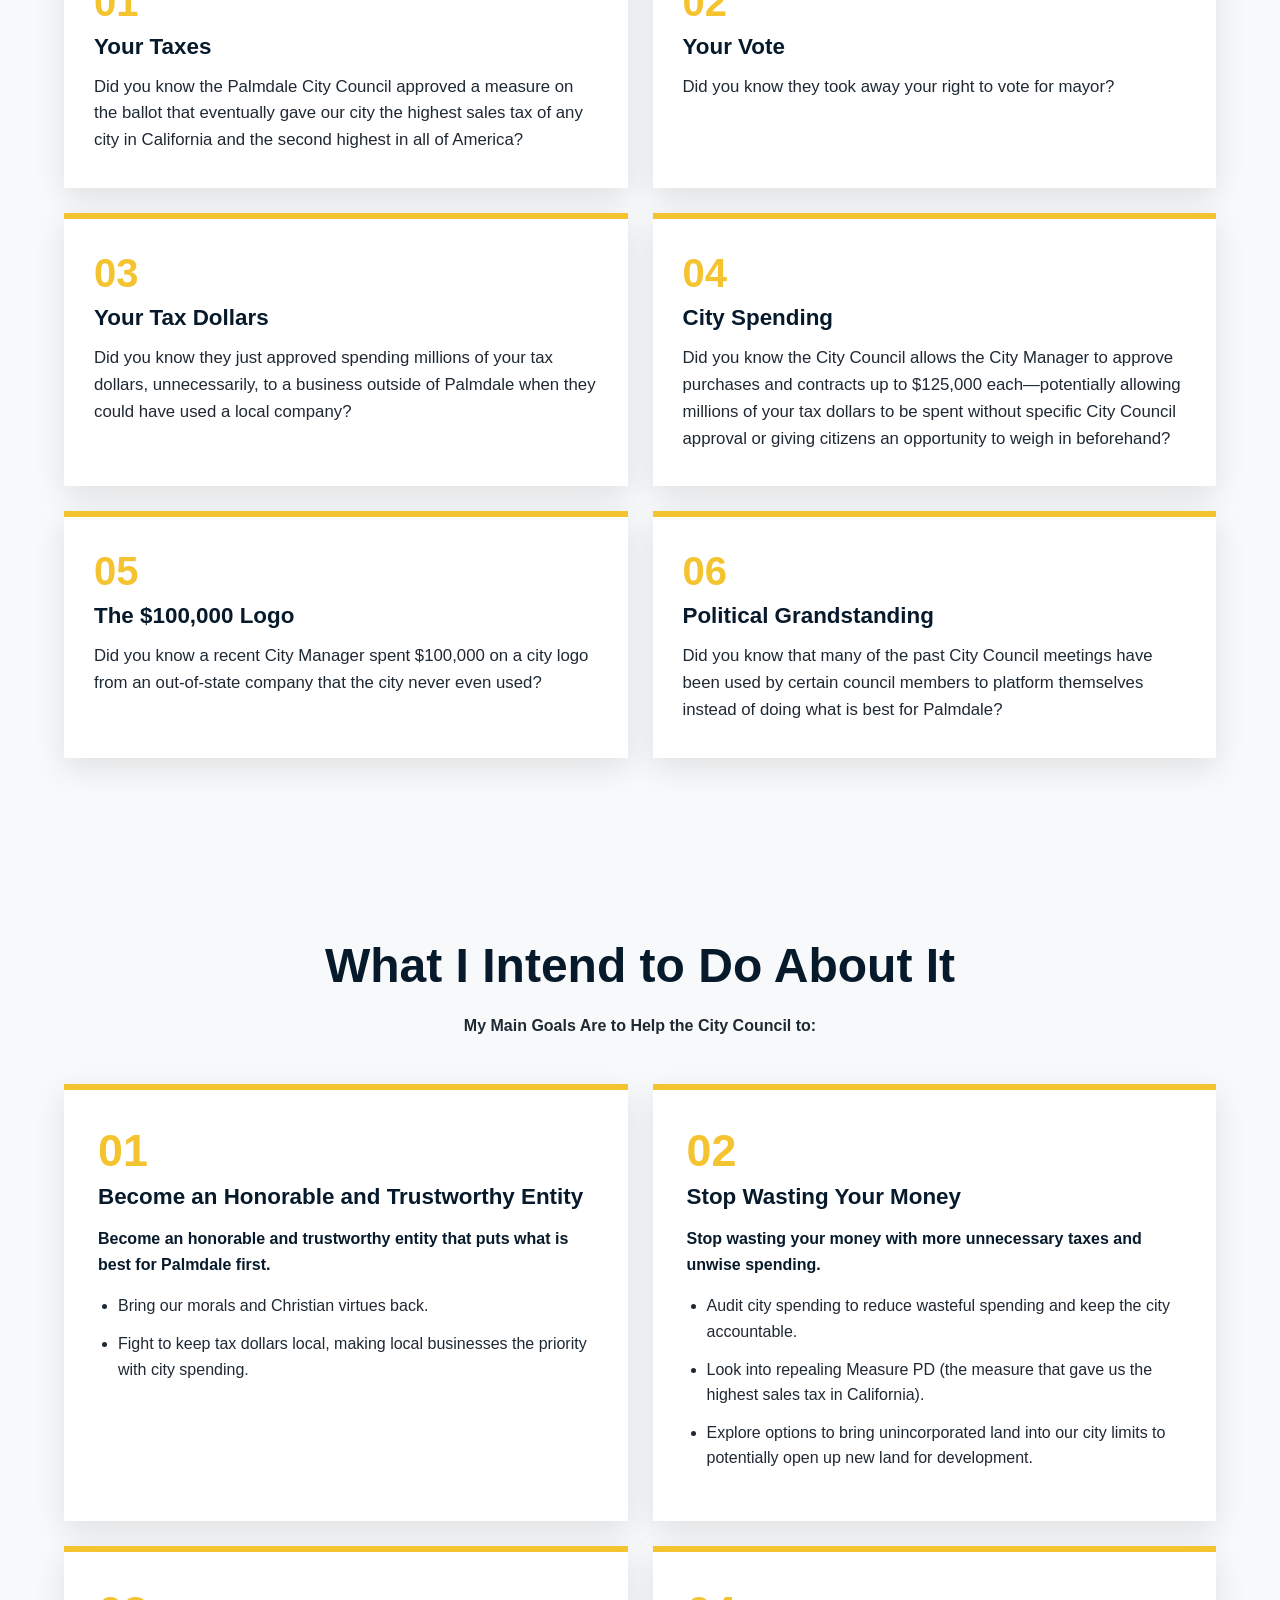
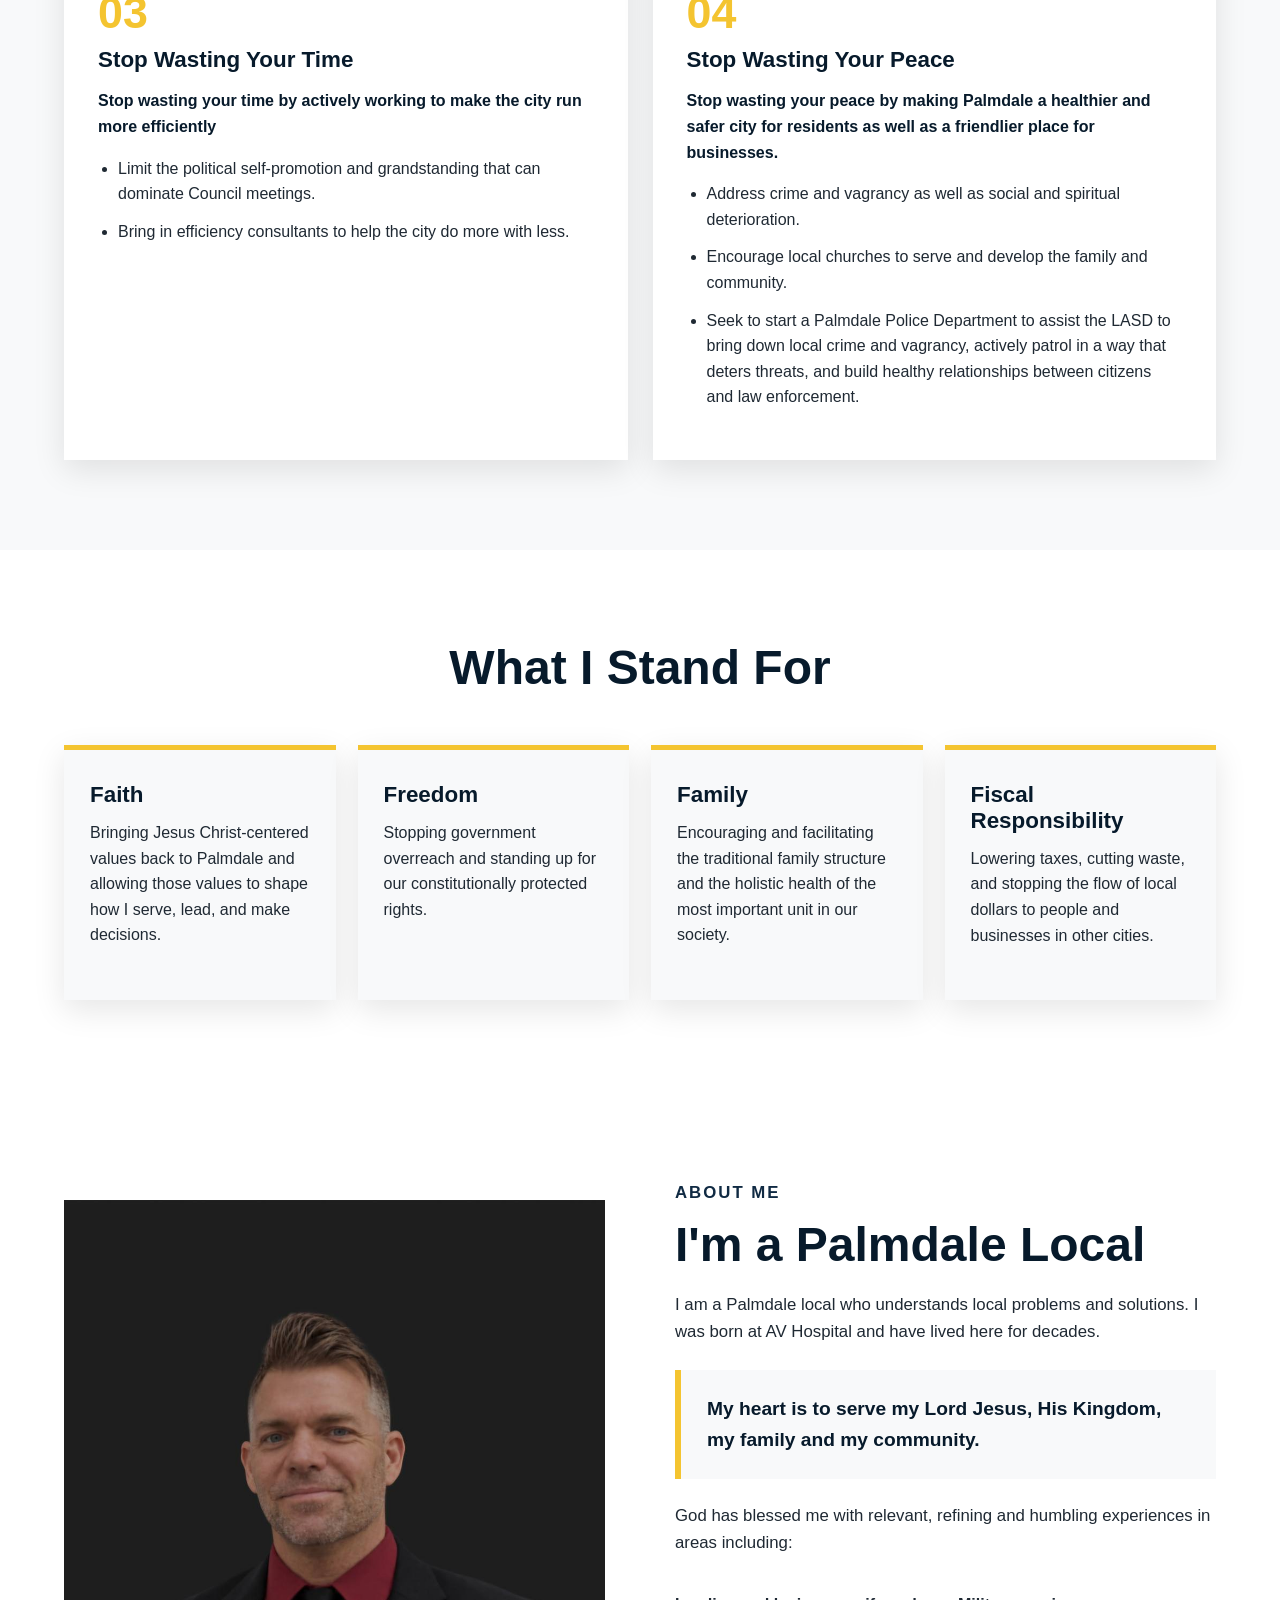
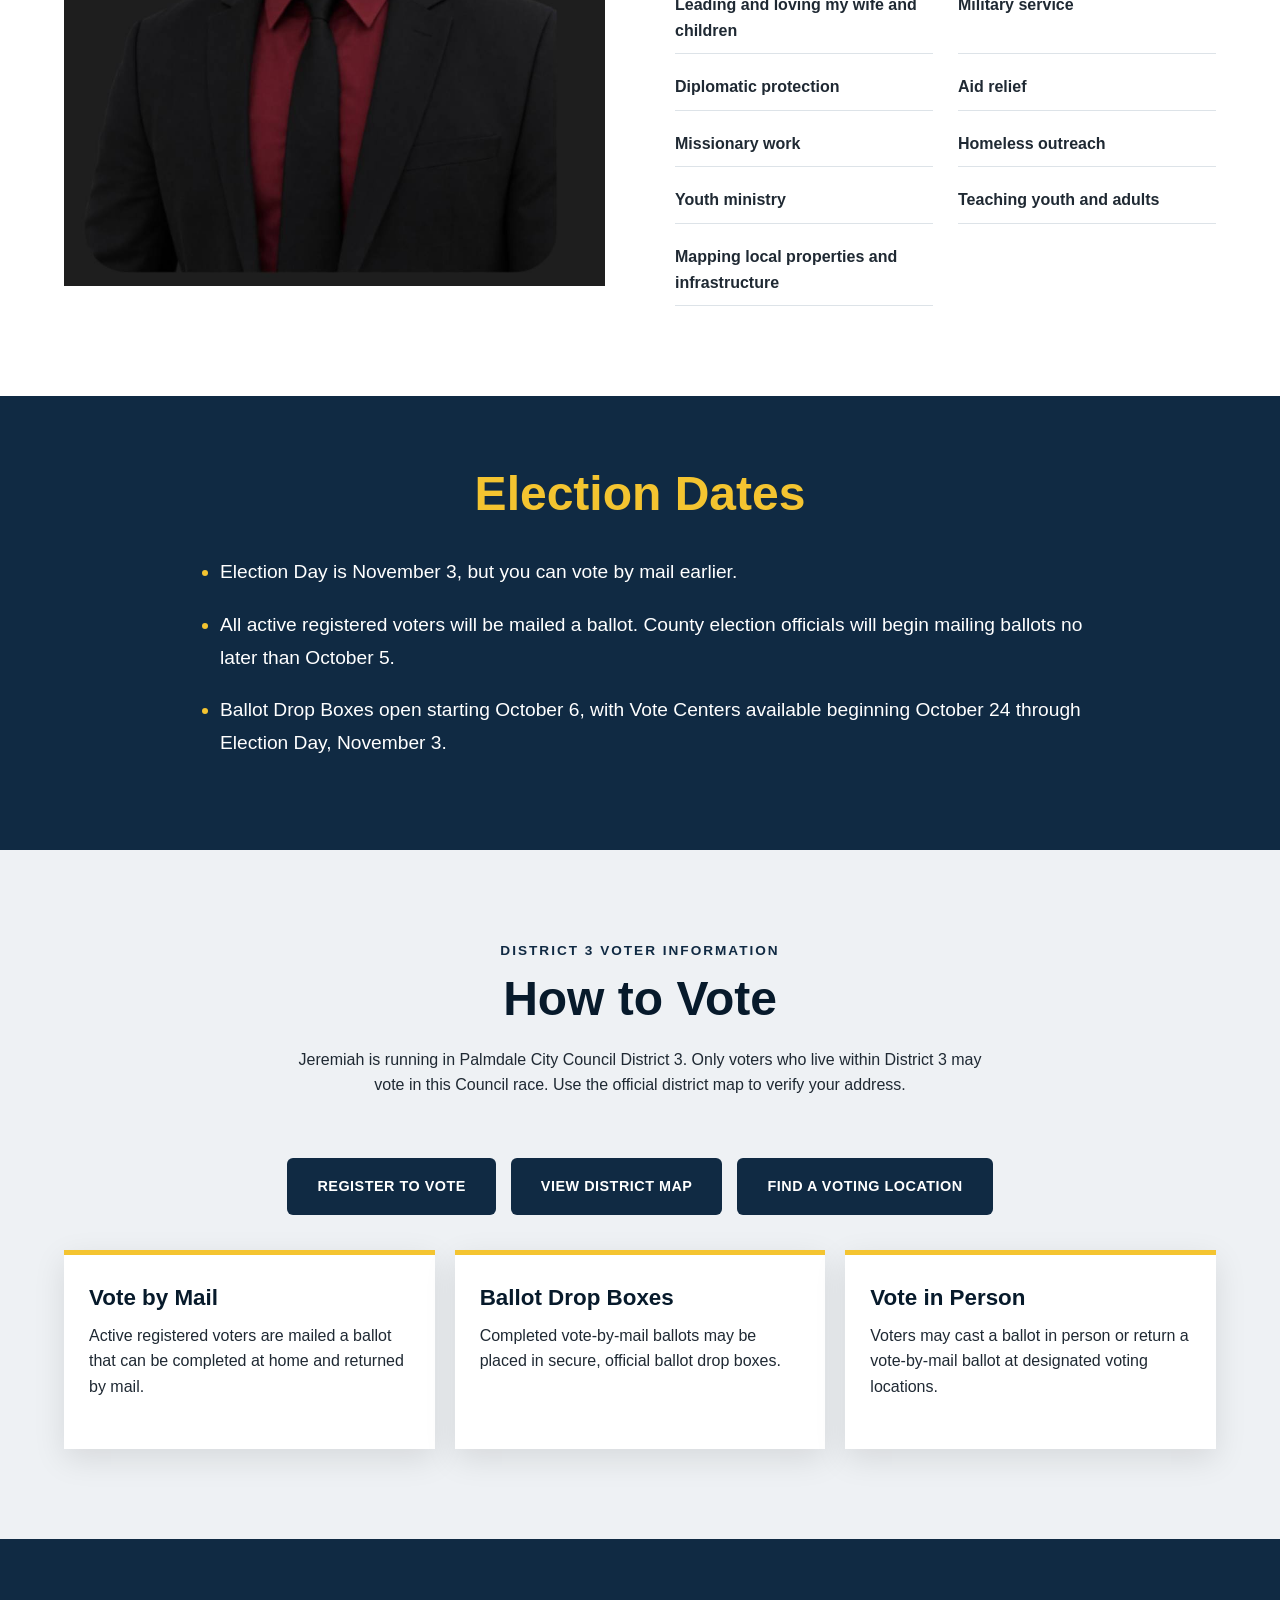
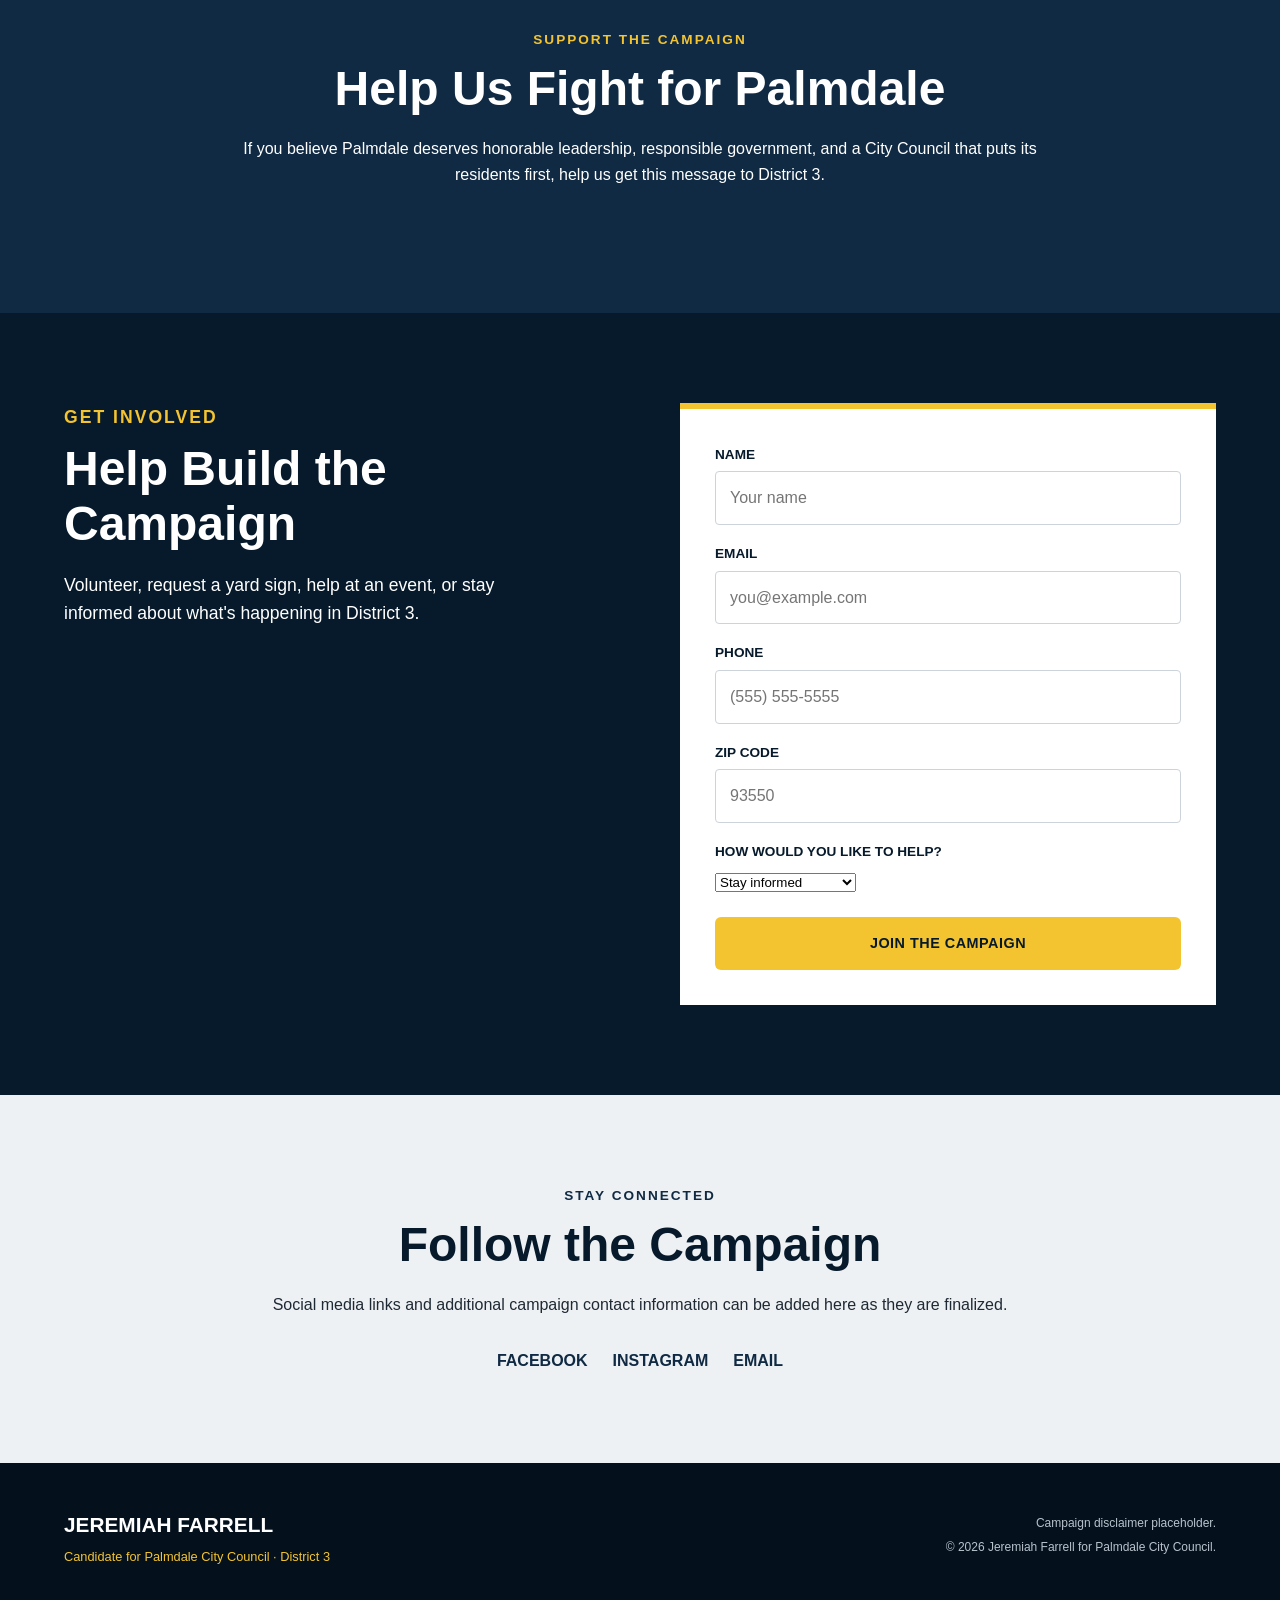
==== commit dfa5a062: "removed line on teacher" ====
--- a/index.html
+++ b/index.html
@@ -149,7 +149,7 @@
                 <p class="section-label">About Me</p>
                 <h2>I'm a Palmdale Local</h2>
                 <p>I am a Palmdale local who understands local problems and solutions. I was born at AV Hospital and have lived here for decades.</p>
-                <p>I work locally as a teacher for various subjects including U.S. and world history, physical education, and archery. I also teach land surveying at the college level and work in the land surveying industry.</p>
+                <!-- <p>I work locally as a teacher for various subjects including U.S. and world history, physical education, and archery. I also teach land surveying at the college level and work in the land surveying industry.</p> -->
                 <div class="candidate-quote">My heart is to serve my Lord Jesus, His Kingdom, my family and my community.</div>
                 <p>God has blessed me with relevant, refining and humbling experiences in areas including:</p>
                 <ul class="experience-list">
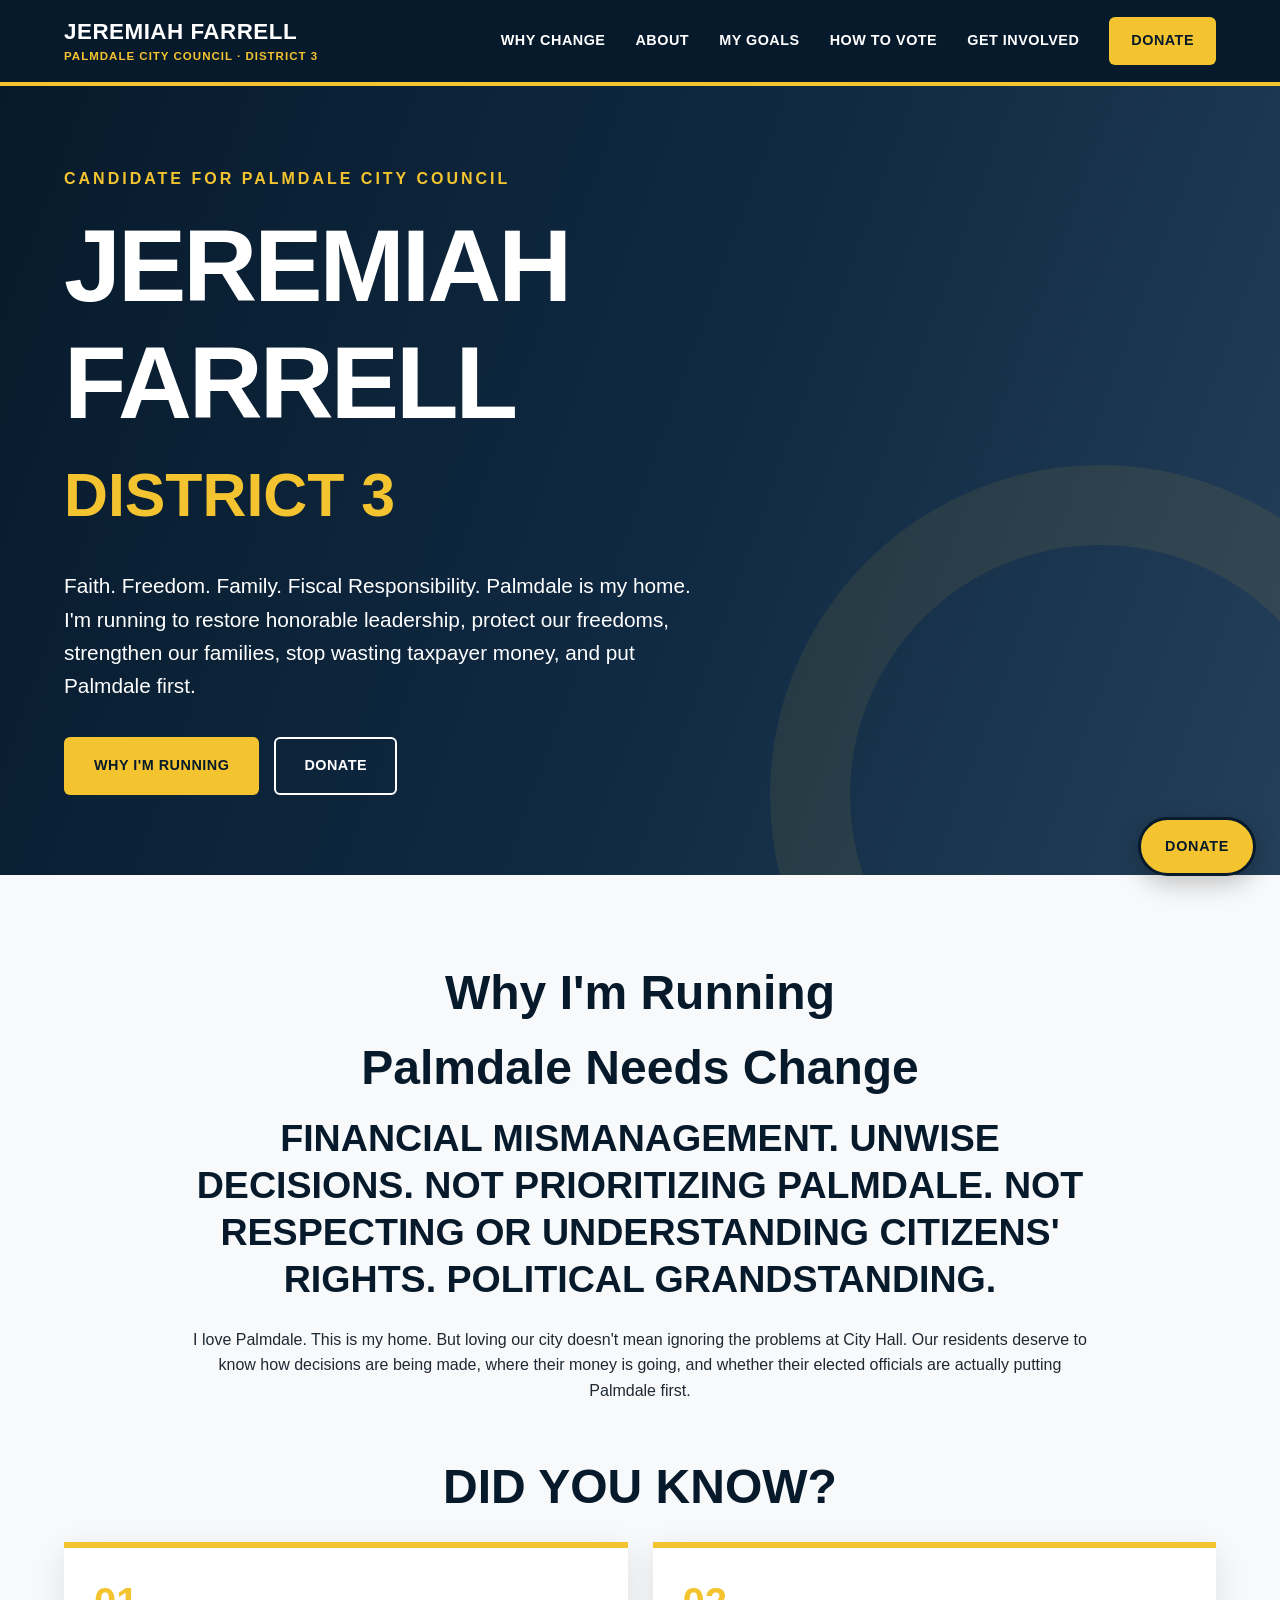
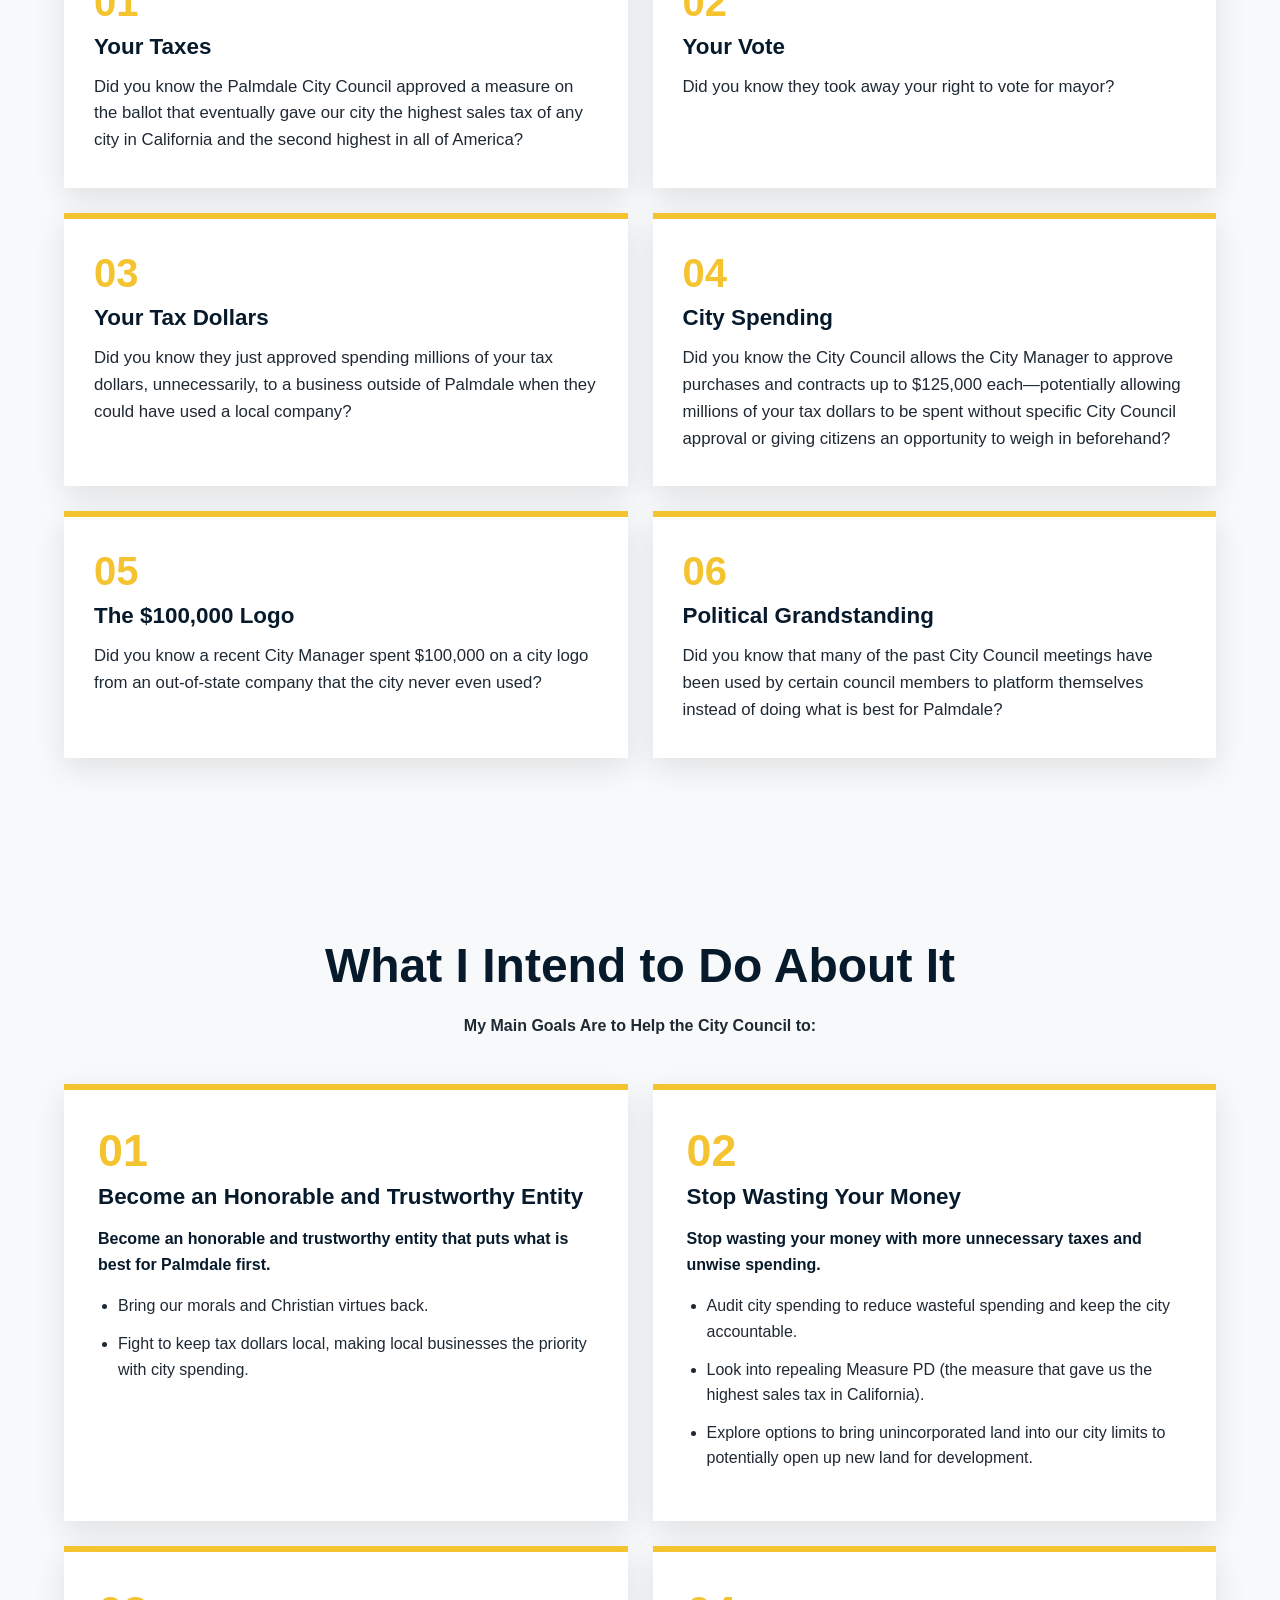
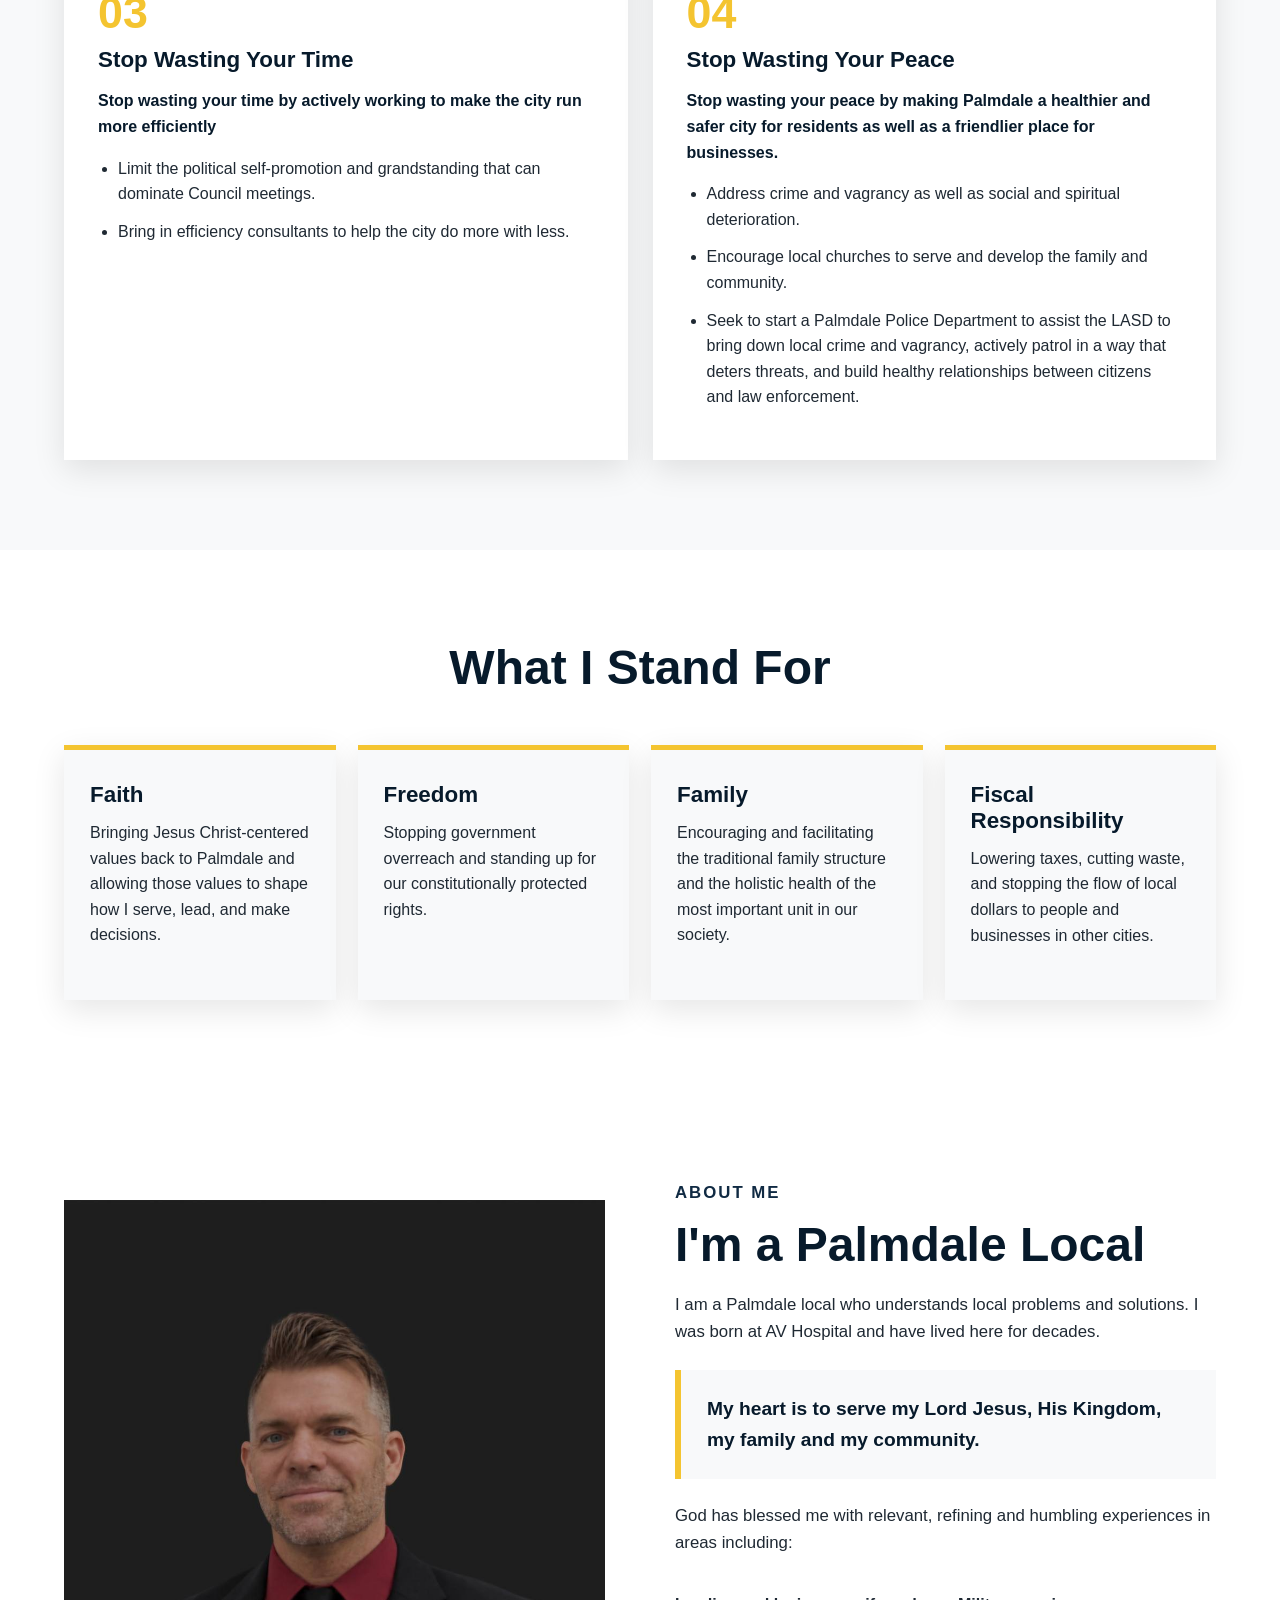
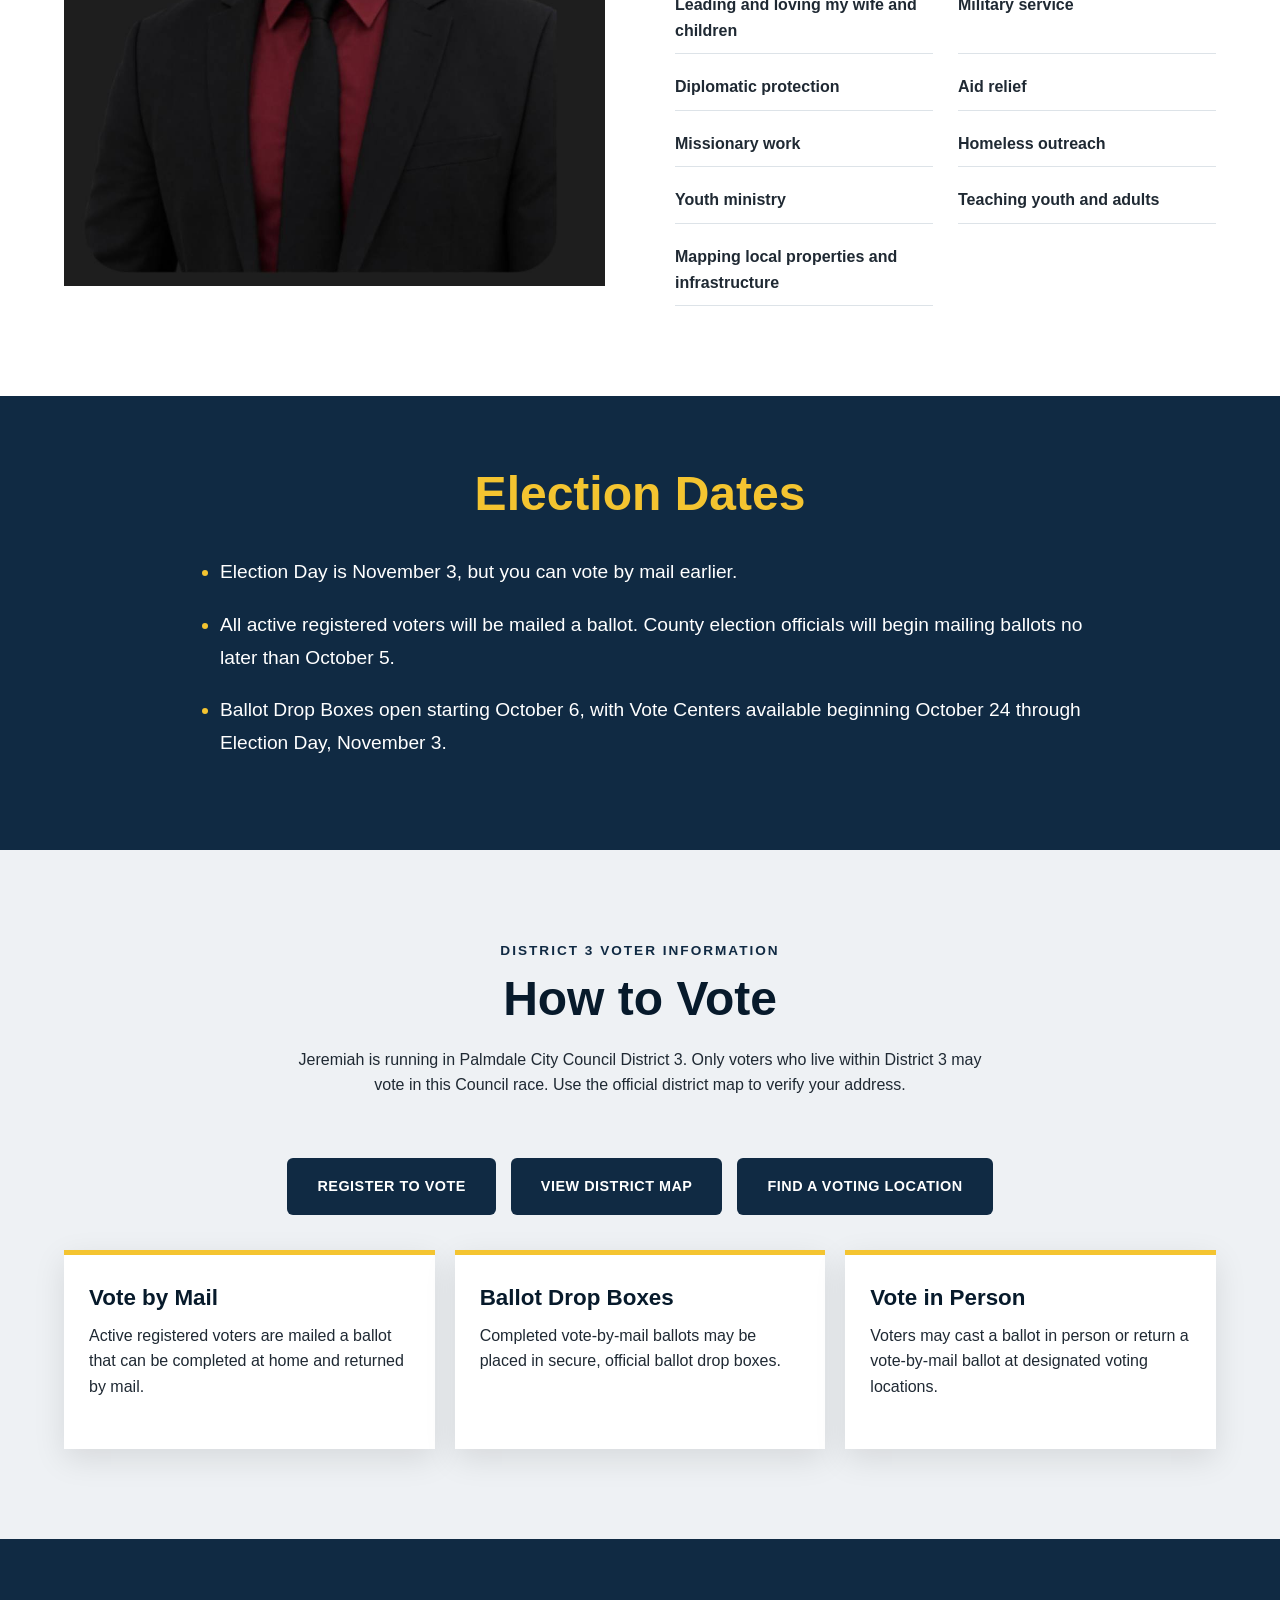
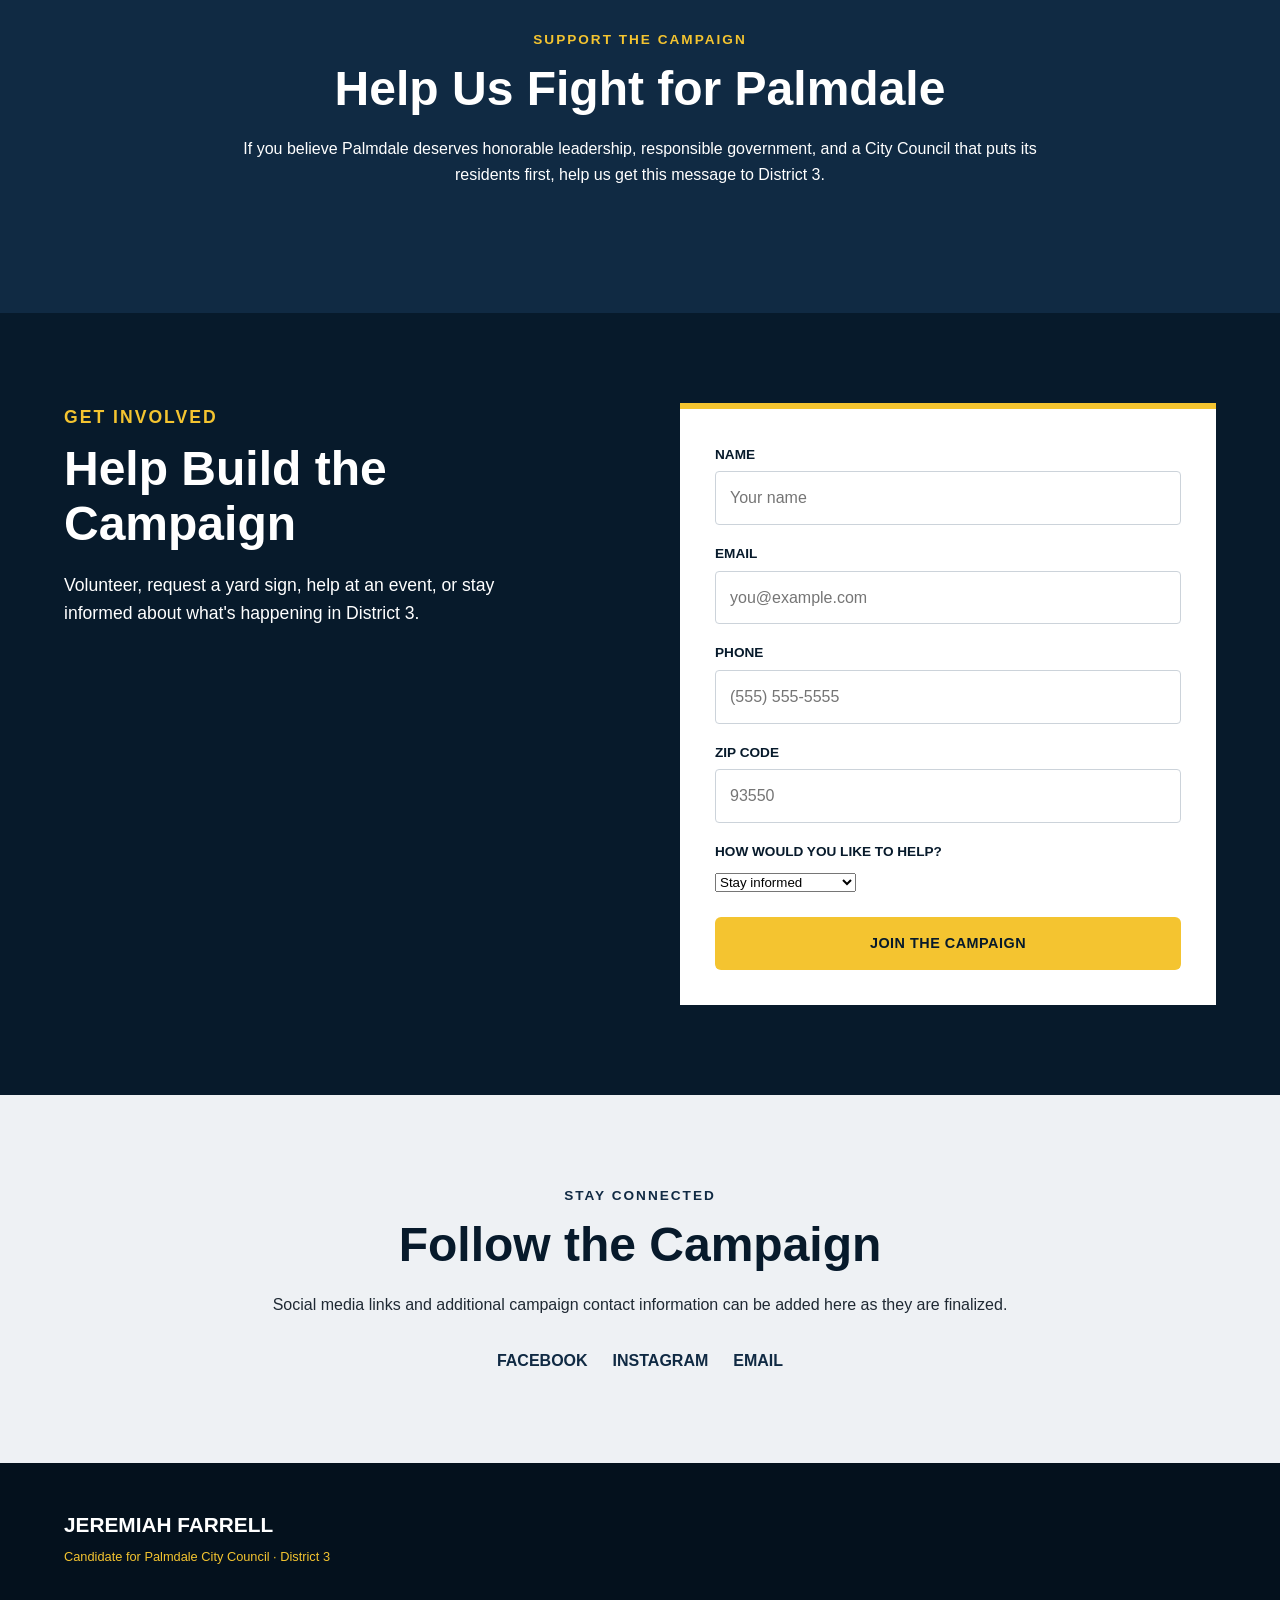
==== commit 9167a02d: "removed email" ====
--- a/index.html
+++ b/index.html
@@ -303,7 +303,7 @@
             <p class="section-label">Stay Connected</p>
             <h2>Follow the Campaign</h2>
             <p>Social media links and additional campaign contact information can be added here as they are finalized.</p>
-            <div class="social-links"><a href="#">Facebook</a><a href="#">Instagram</a><a href="mailto:farrellforcitycouncil2026@gmail.com">Email</a></div>
+            <div class="social-links"><a href="#">Facebook</a><a href="#">Instagram</a><a farrellforcitycouncil2026@gmail.com>Email</a></div>
         </div>
     </section>
 </main>
@@ -313,7 +313,7 @@
 <footer class="site-footer">
     <div class="container footer-container">
         <div><div class="footer-candidate-name">Jeremiah Farrell</div><div class="footer-office">Candidate for Palmdale City Council · District 3</div></div>
-        <div class="footer-disclaimer"><p>Campaign disclaimer placeholder.</p><p>© 2026 Jeremiah Farrell for Palmdale City Council.</p></div>
+        <!-- <div class="footer-disclaimer"><p>Campaign disclaimer placeholder.</p><p>© 2026 Jeremiah Farrell for Palmdale City Council.</p></div> -->
     </div>
 </footer>
 
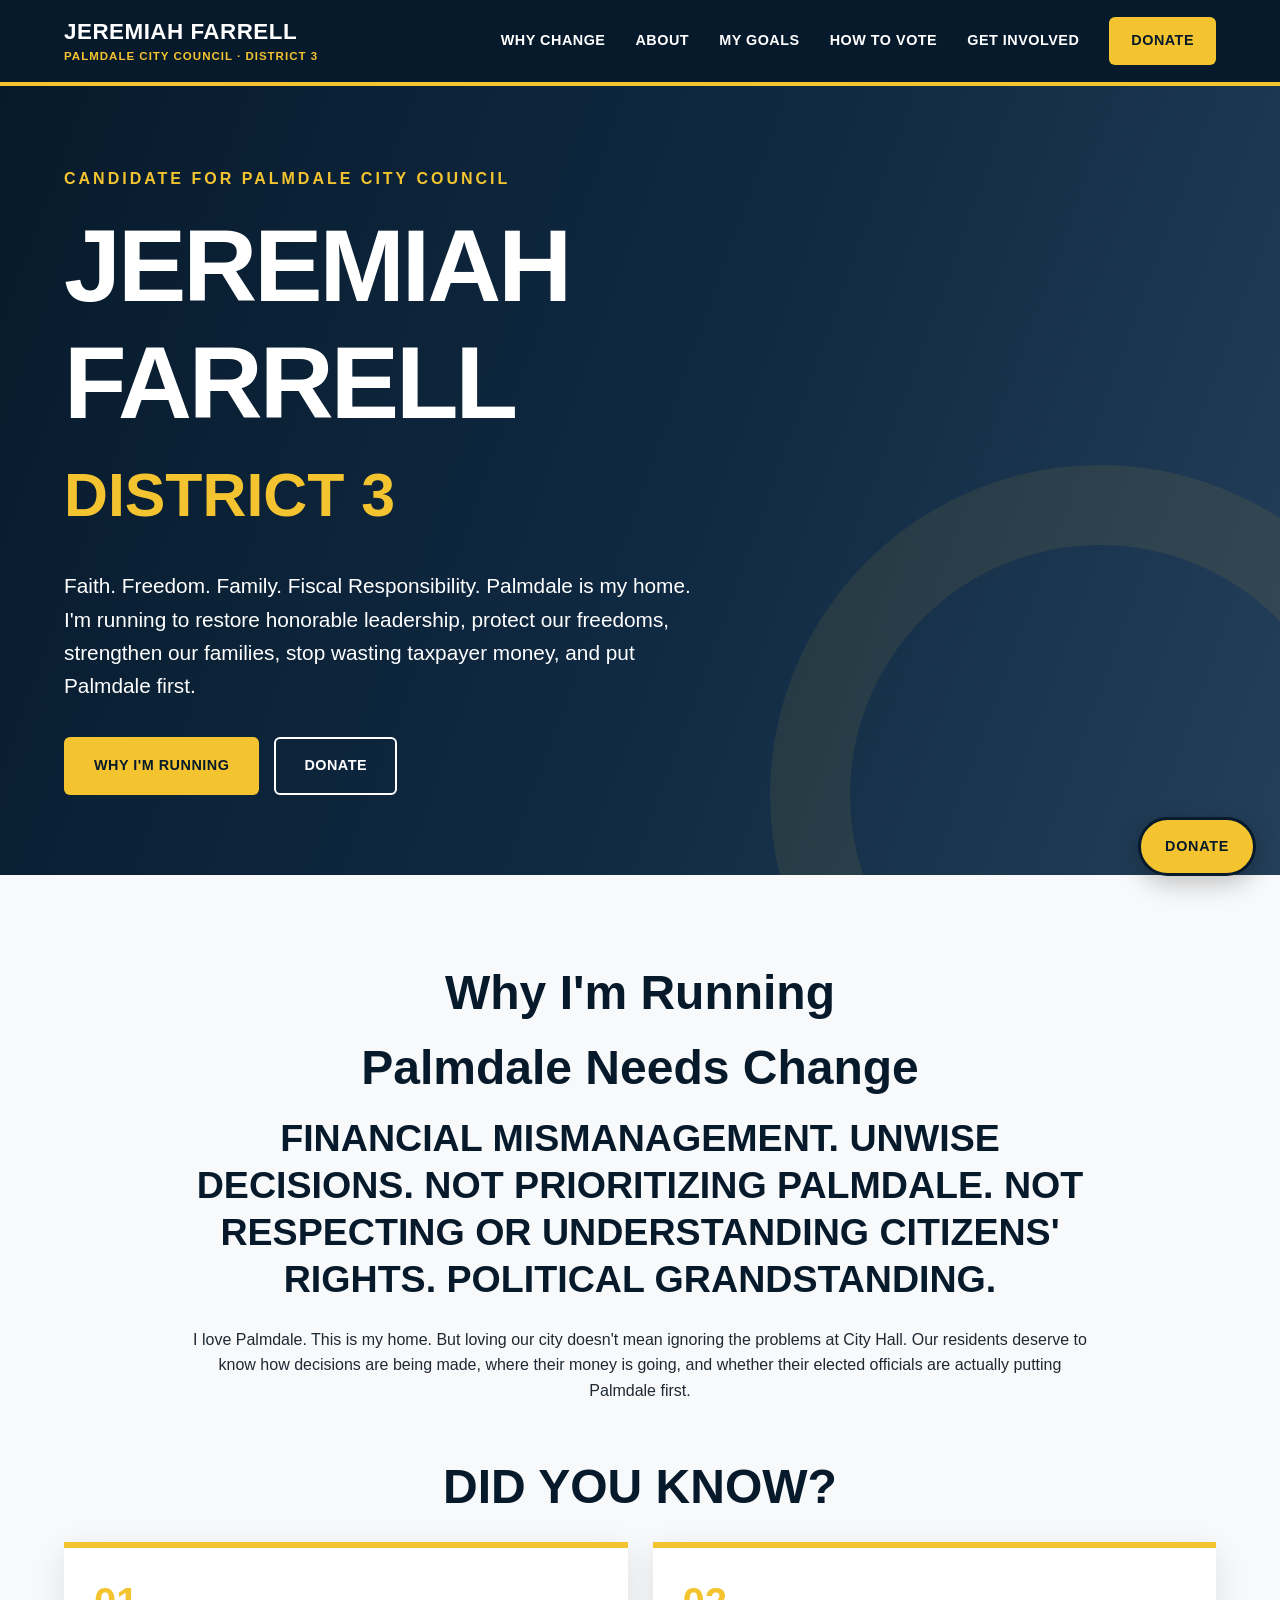
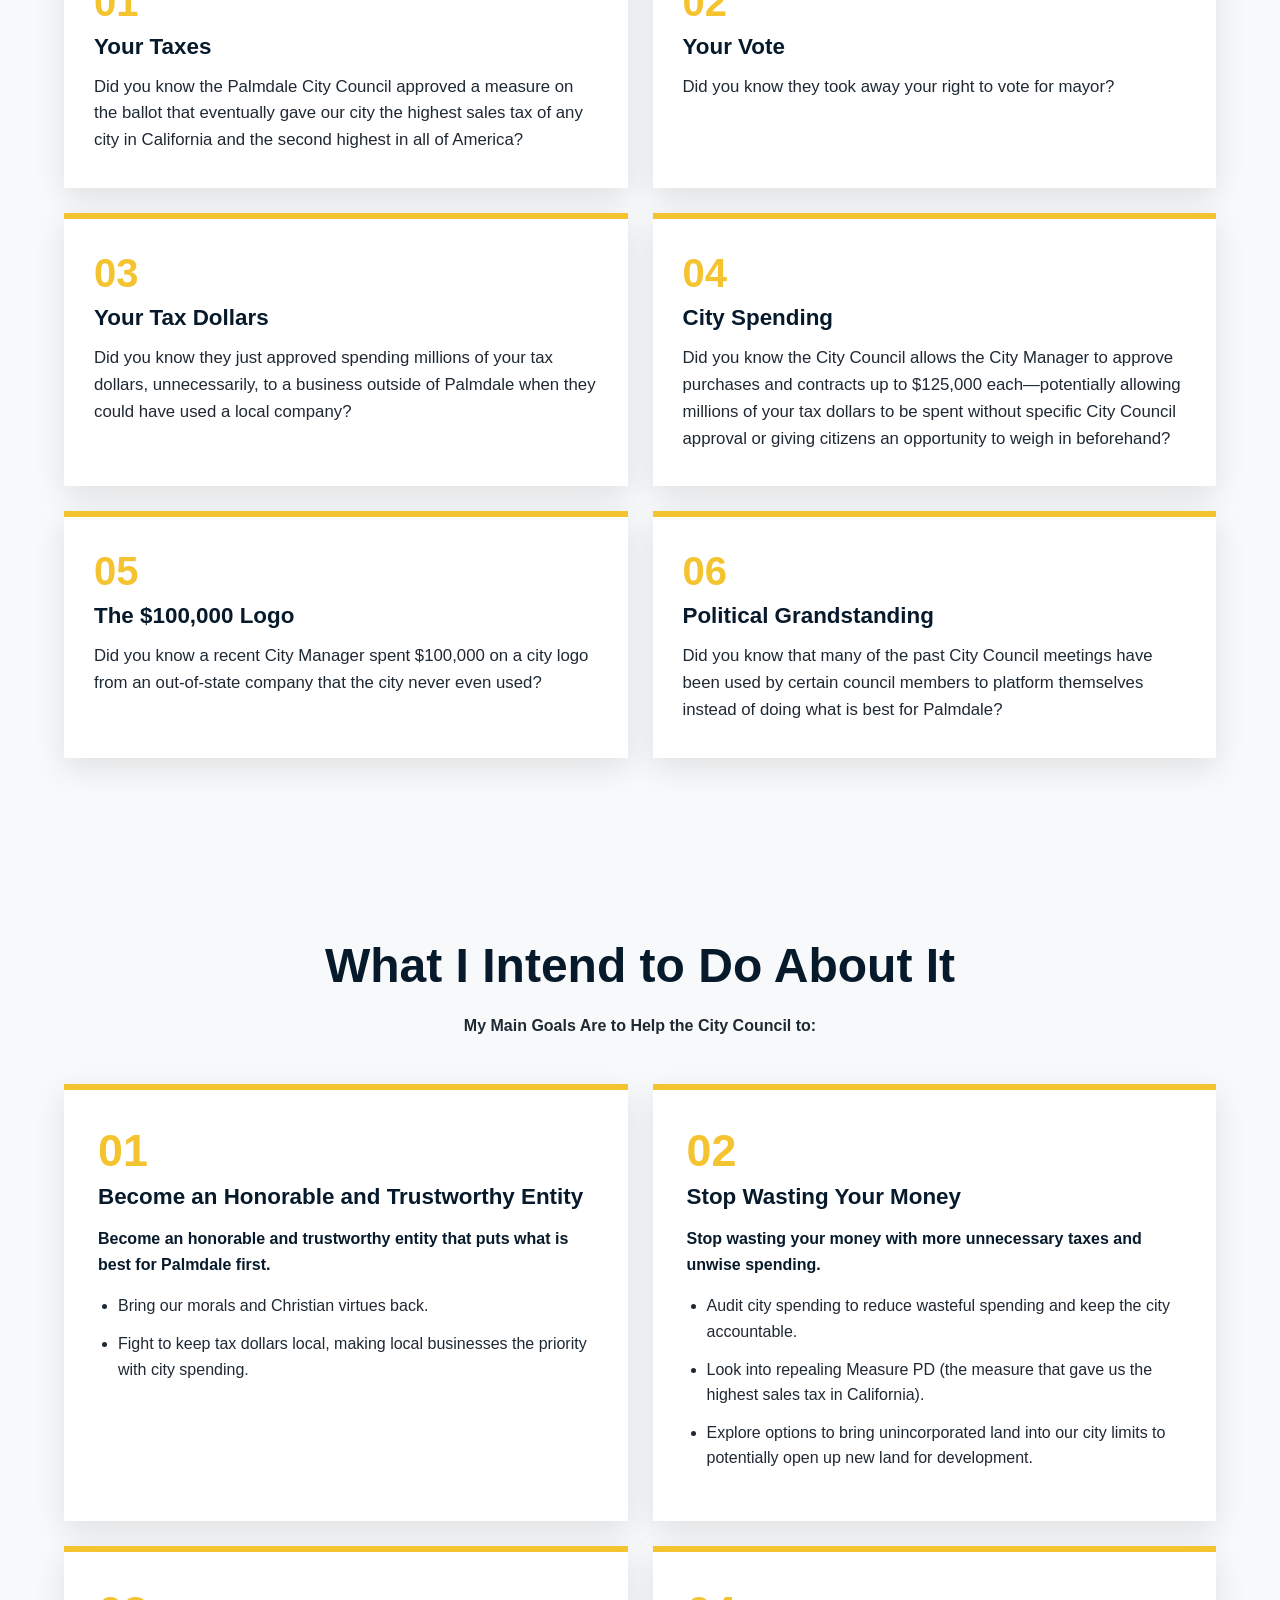
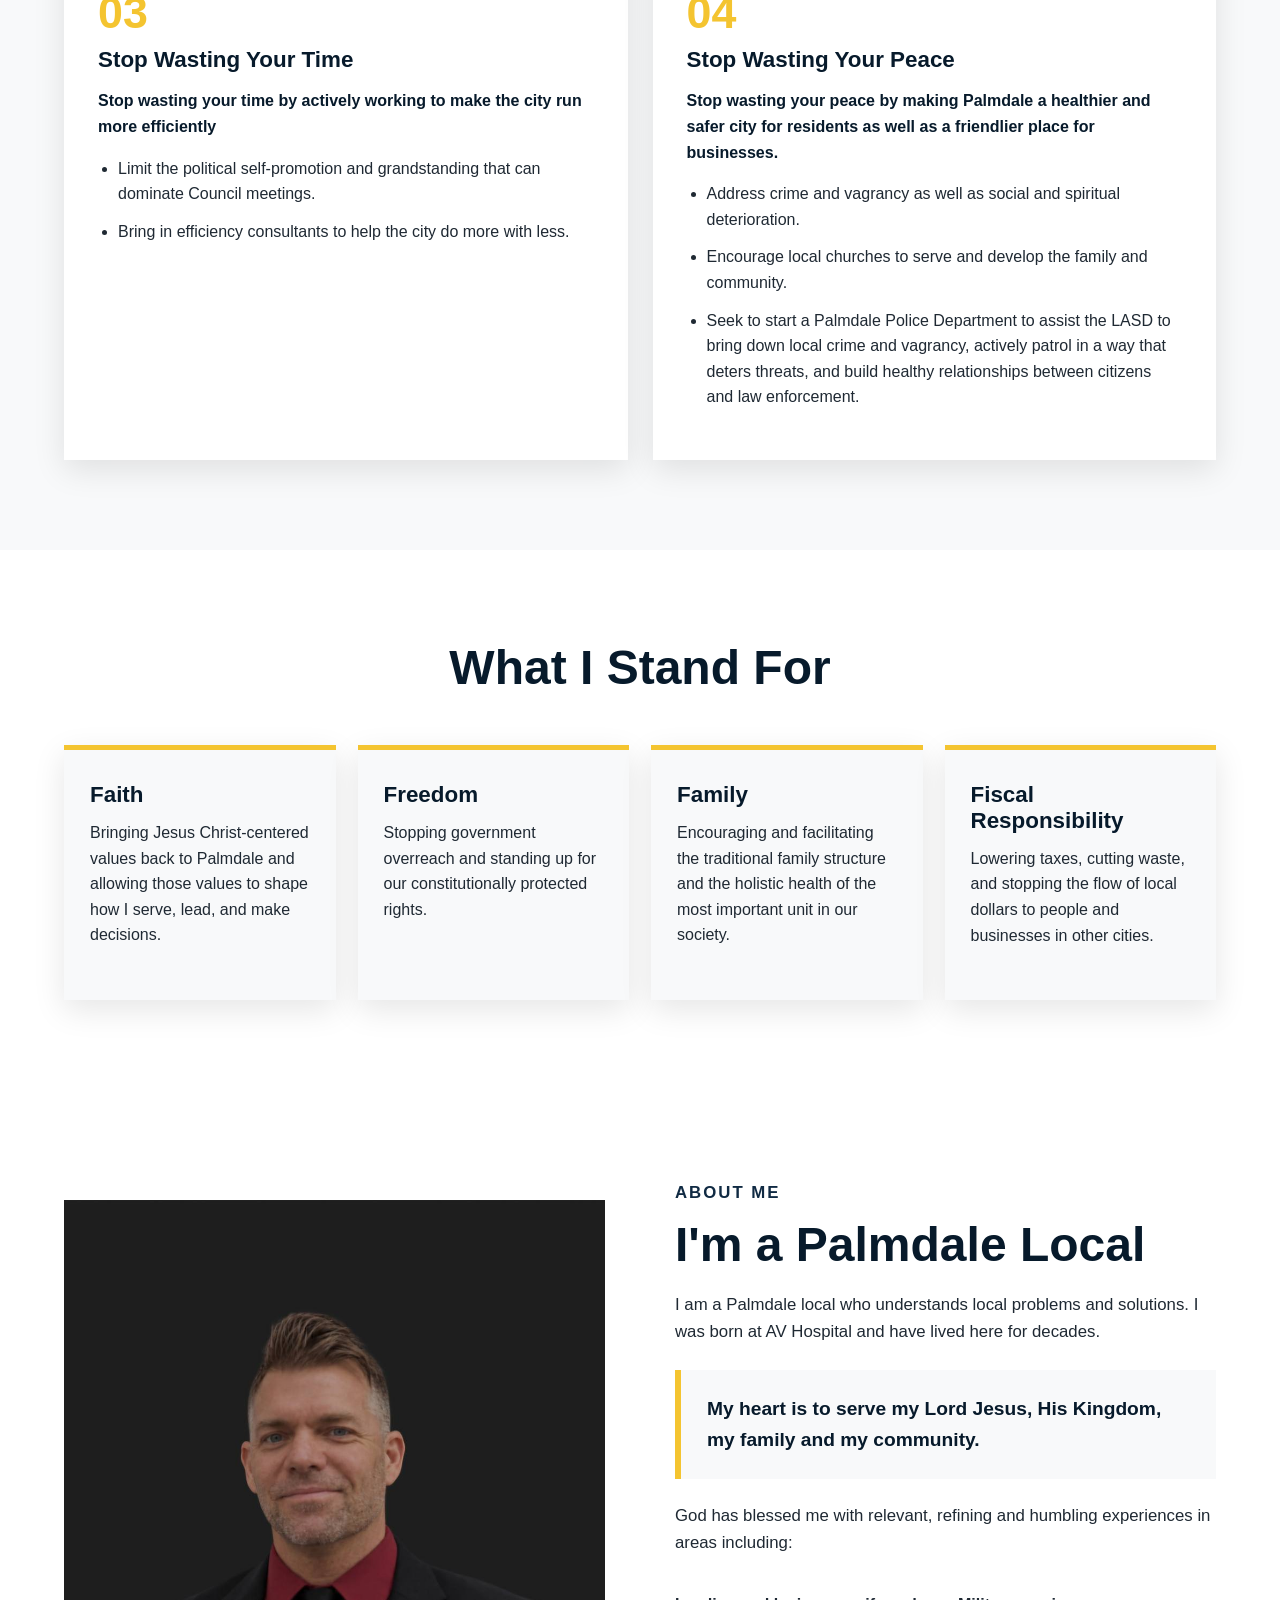
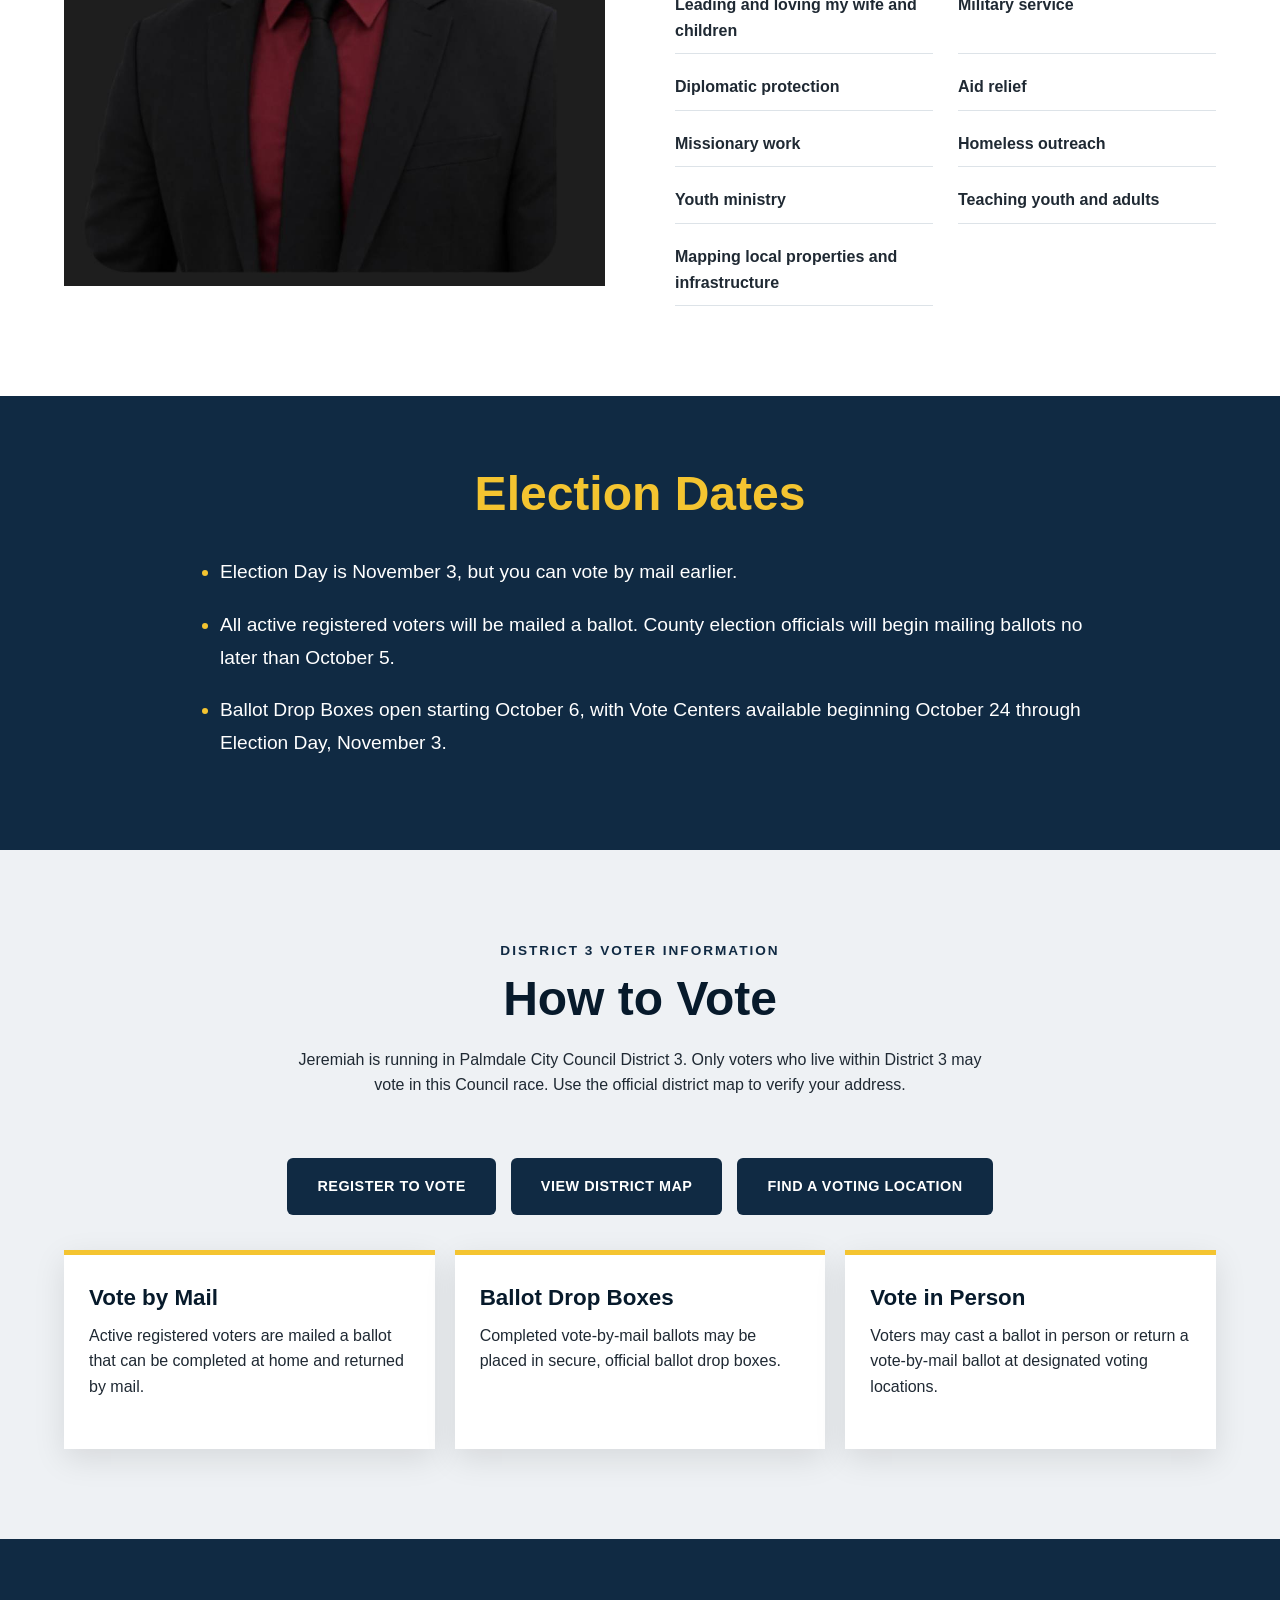
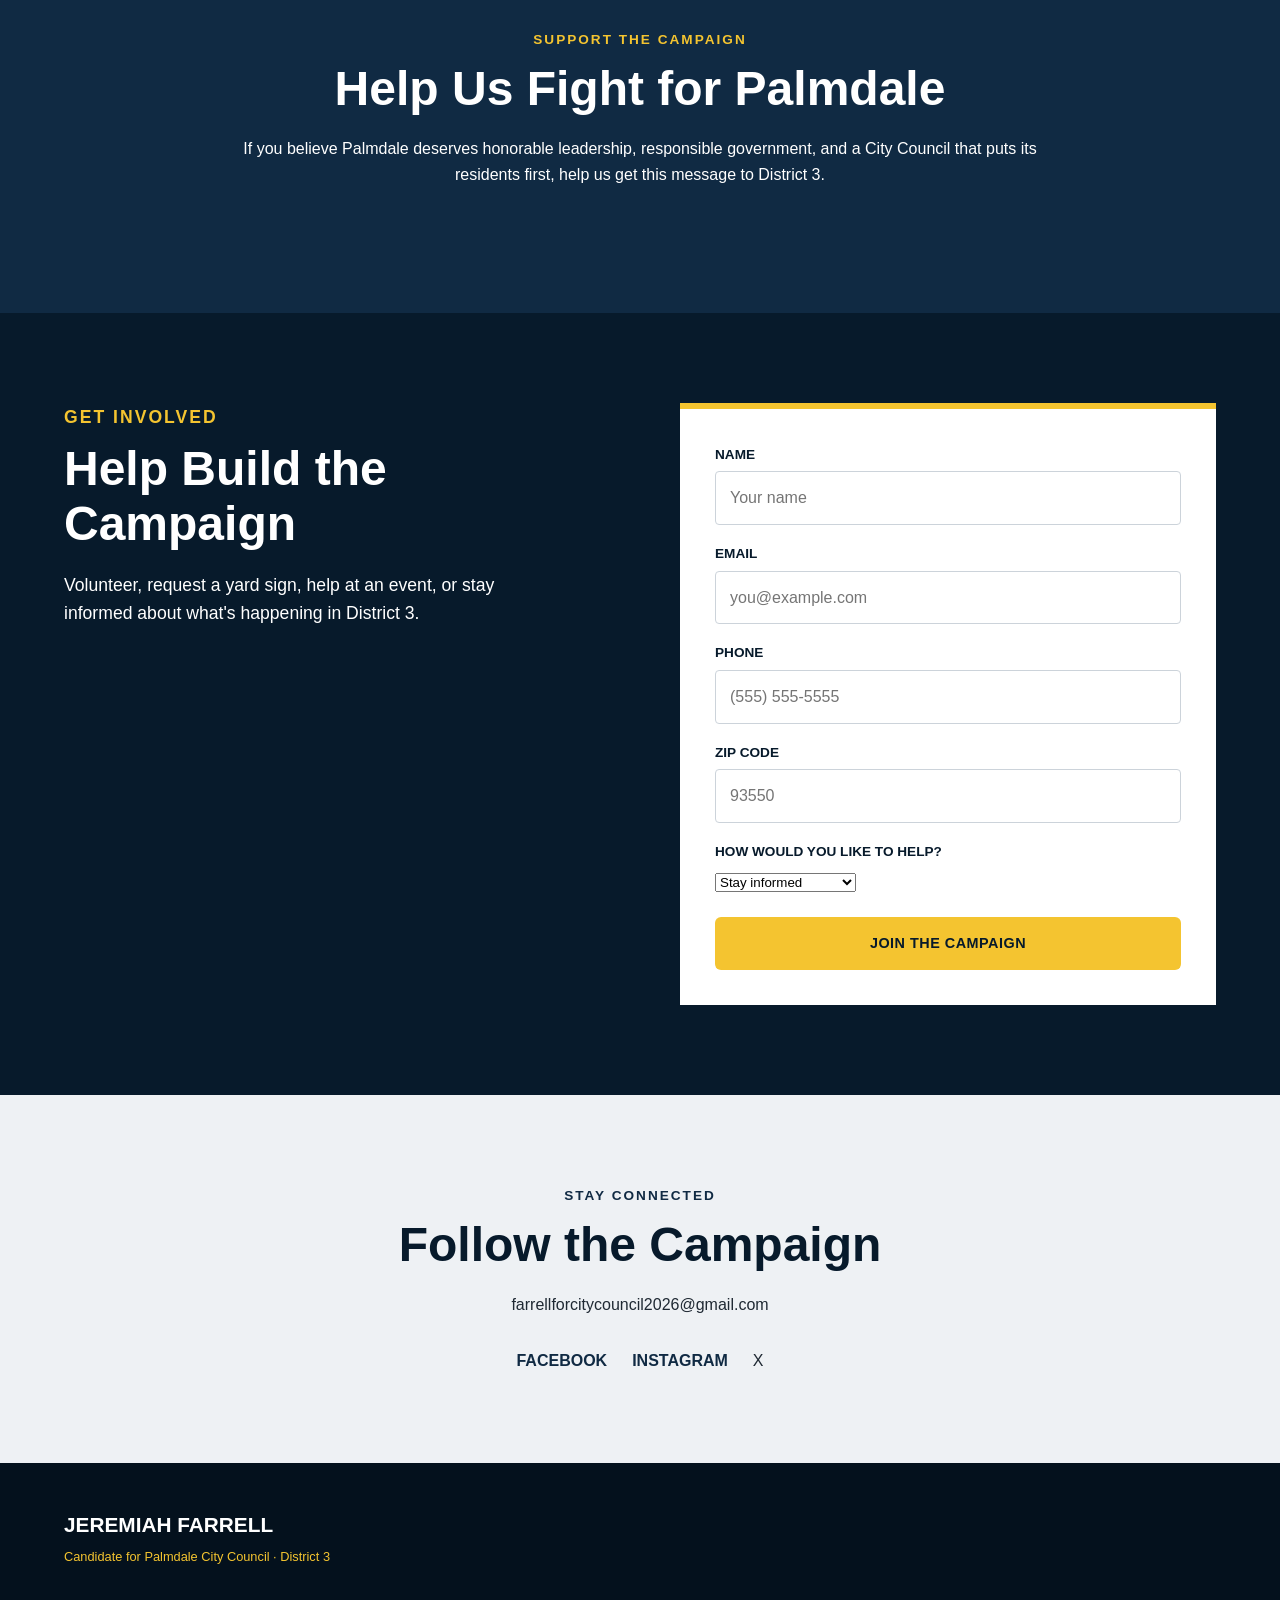
==== commit 6a4aac0b: "revised email" ====
--- a/index.html
+++ b/index.html
@@ -302,8 +302,8 @@
         <div class="container narrow-container">
             <p class="section-label">Stay Connected</p>
             <h2>Follow the Campaign</h2>
-            <p>Social media links and additional campaign contact information can be added here as they are finalized.</p>
-            <div class="social-links"><a href="#">Facebook</a><a href="#">Instagram</a><a farrellforcitycouncil2026@gmail.com>Email</a></div>
+            <p>farrellforcitycouncil2026@gmail.com</p>
+            <div class="social-links"><a href="#">Facebook</a><a href="#">Instagram</a>X</div>
         </div>
     </section>
 </main>
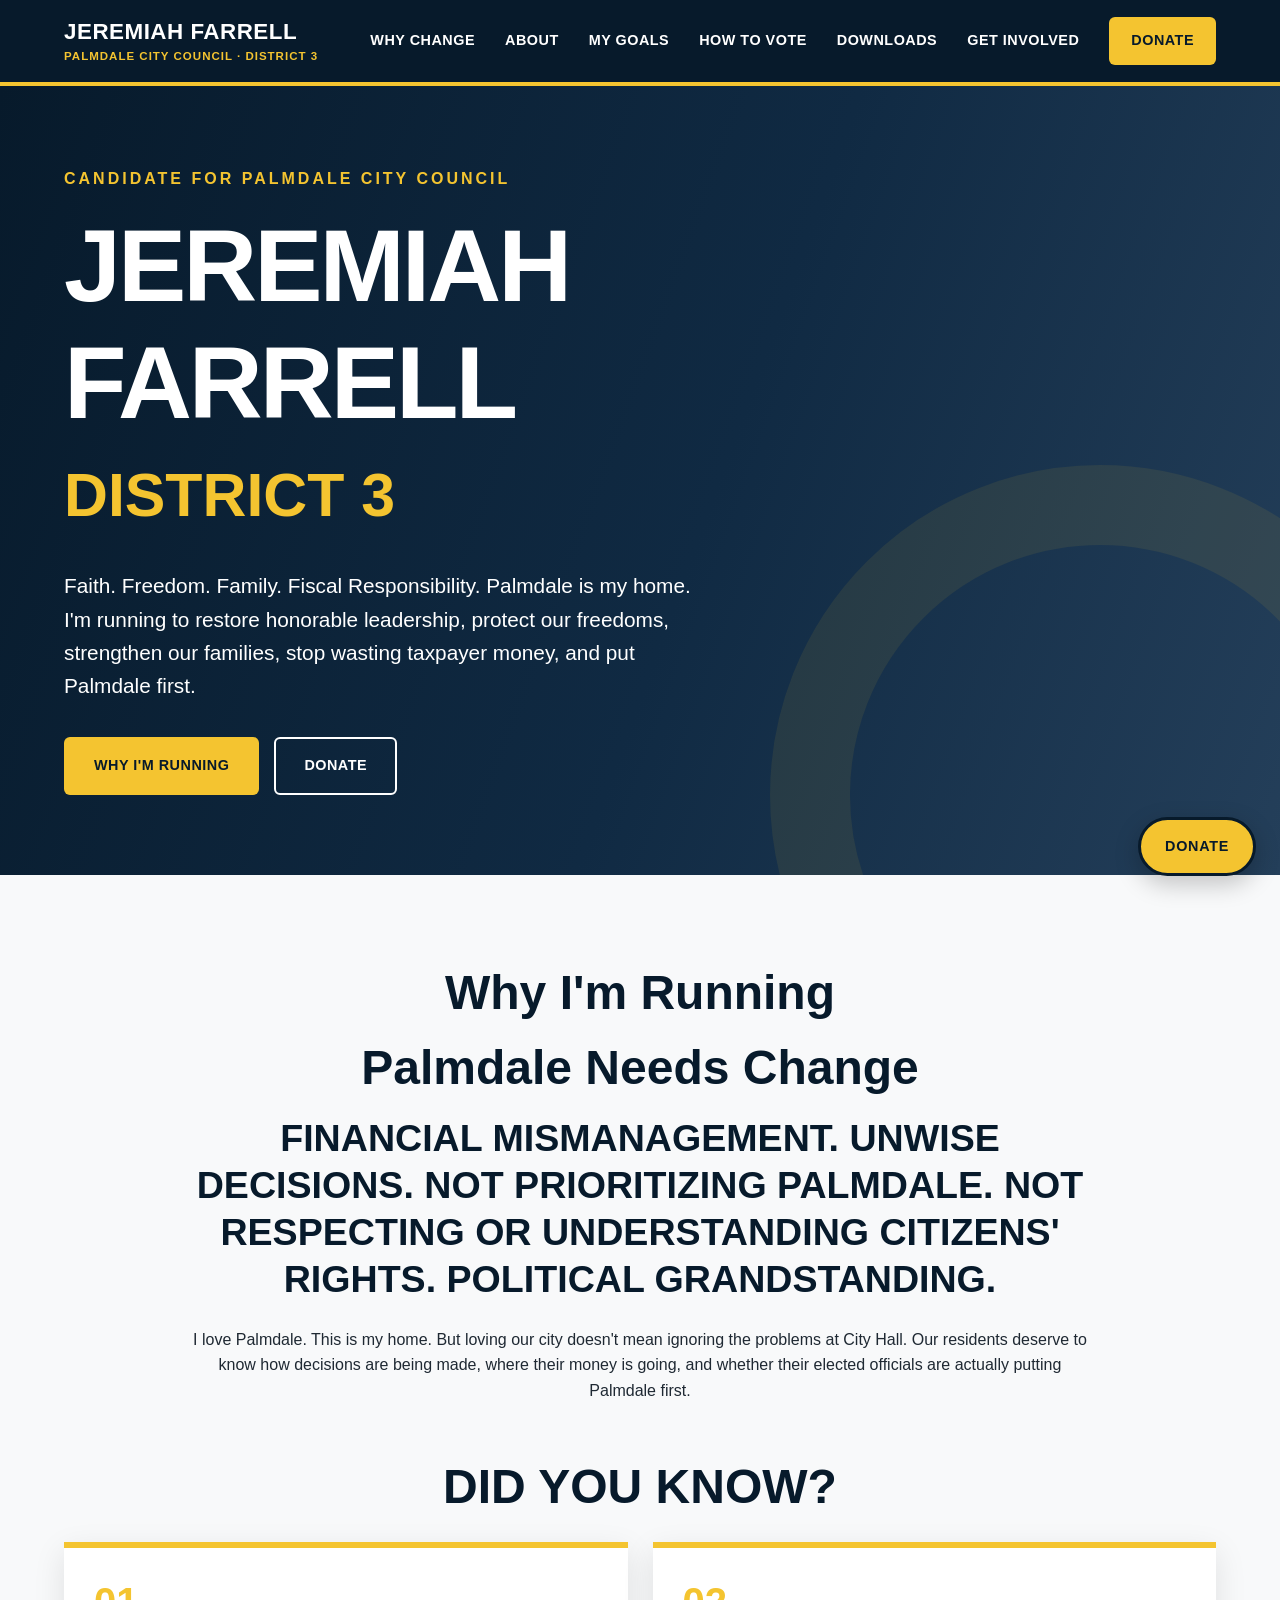
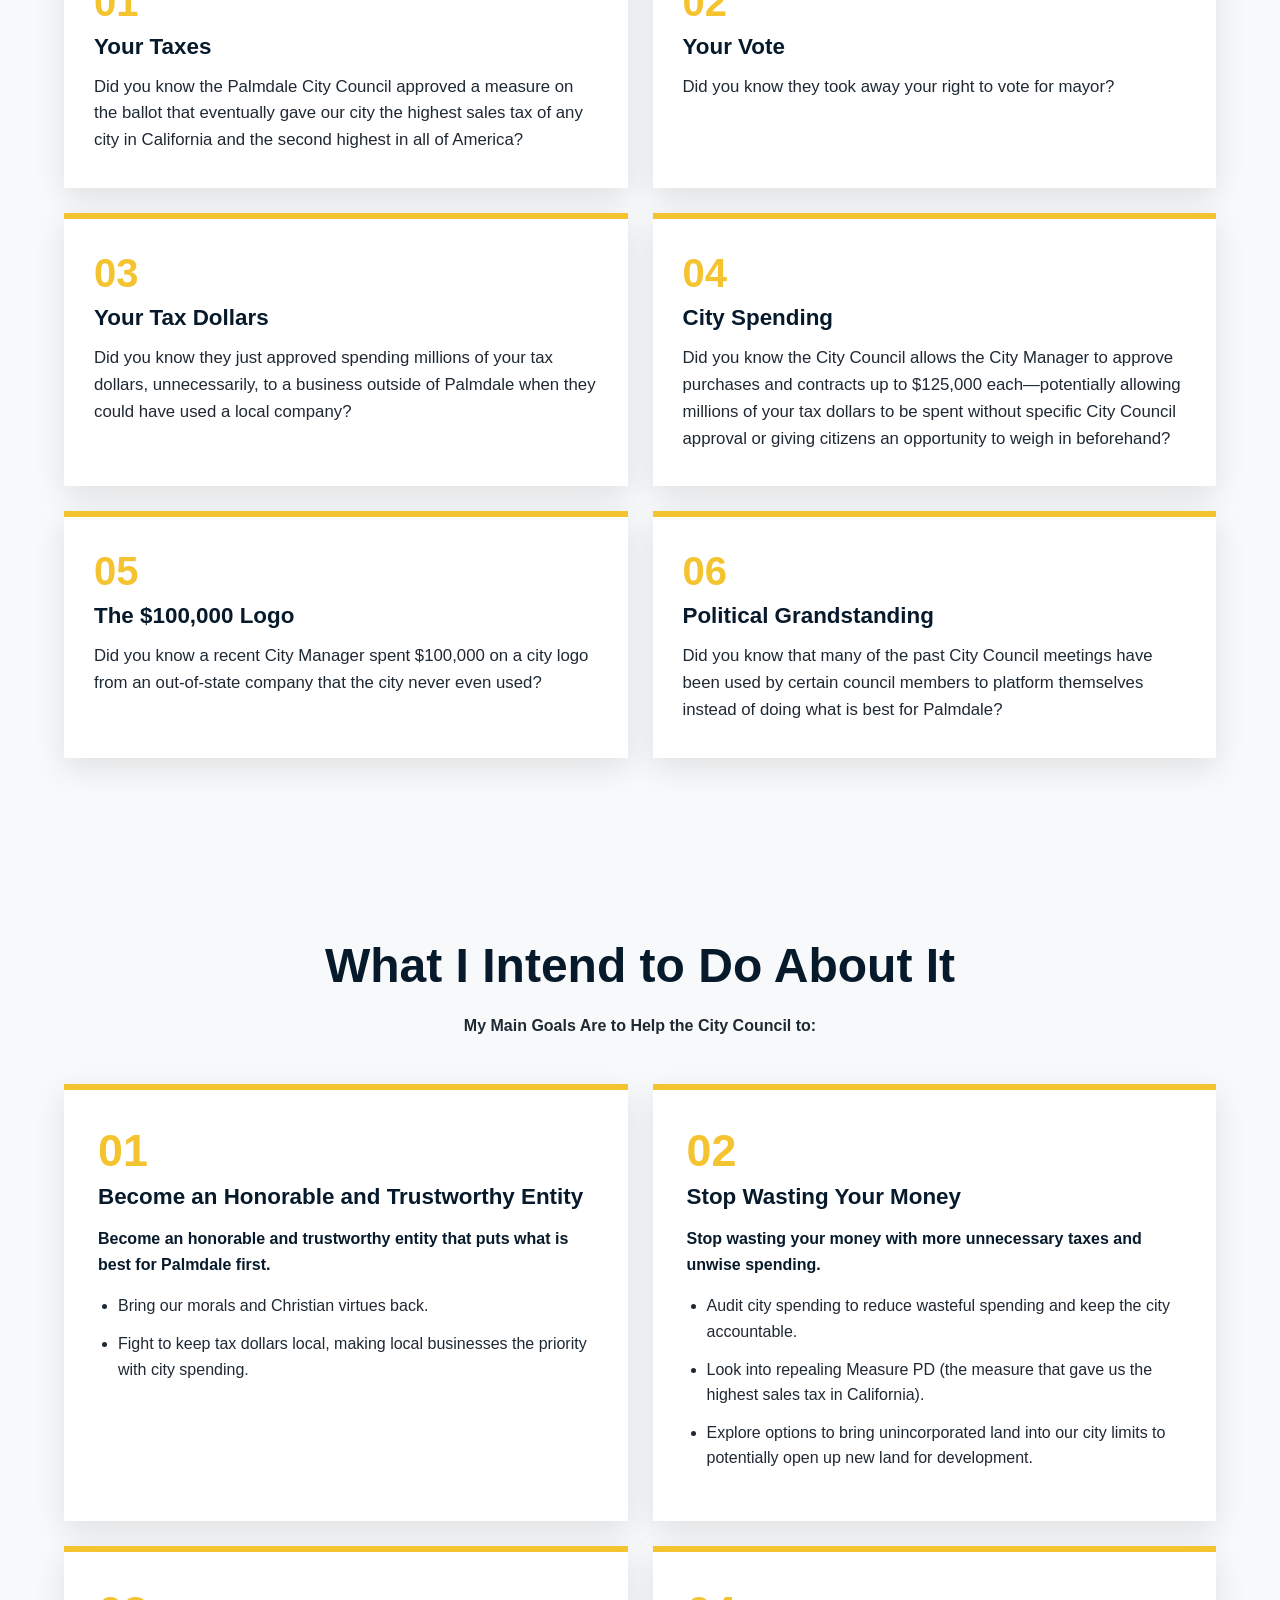
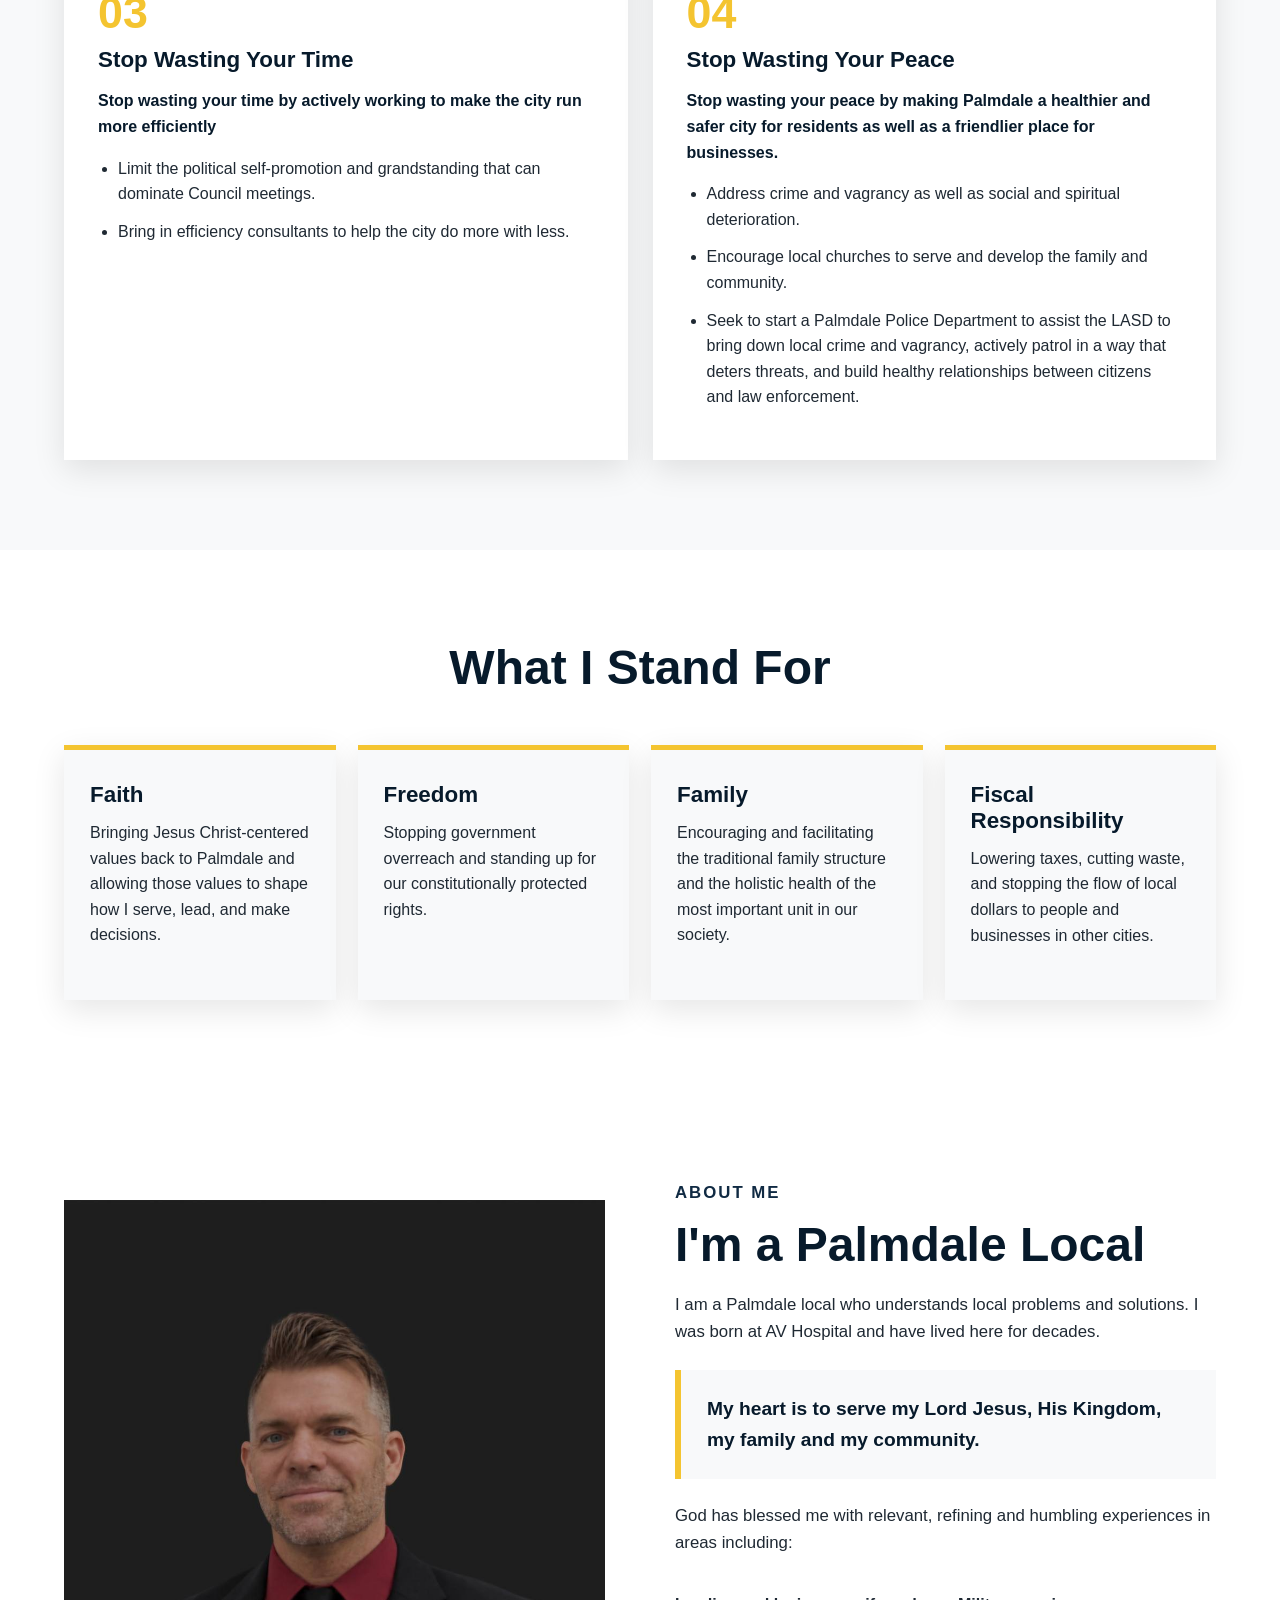
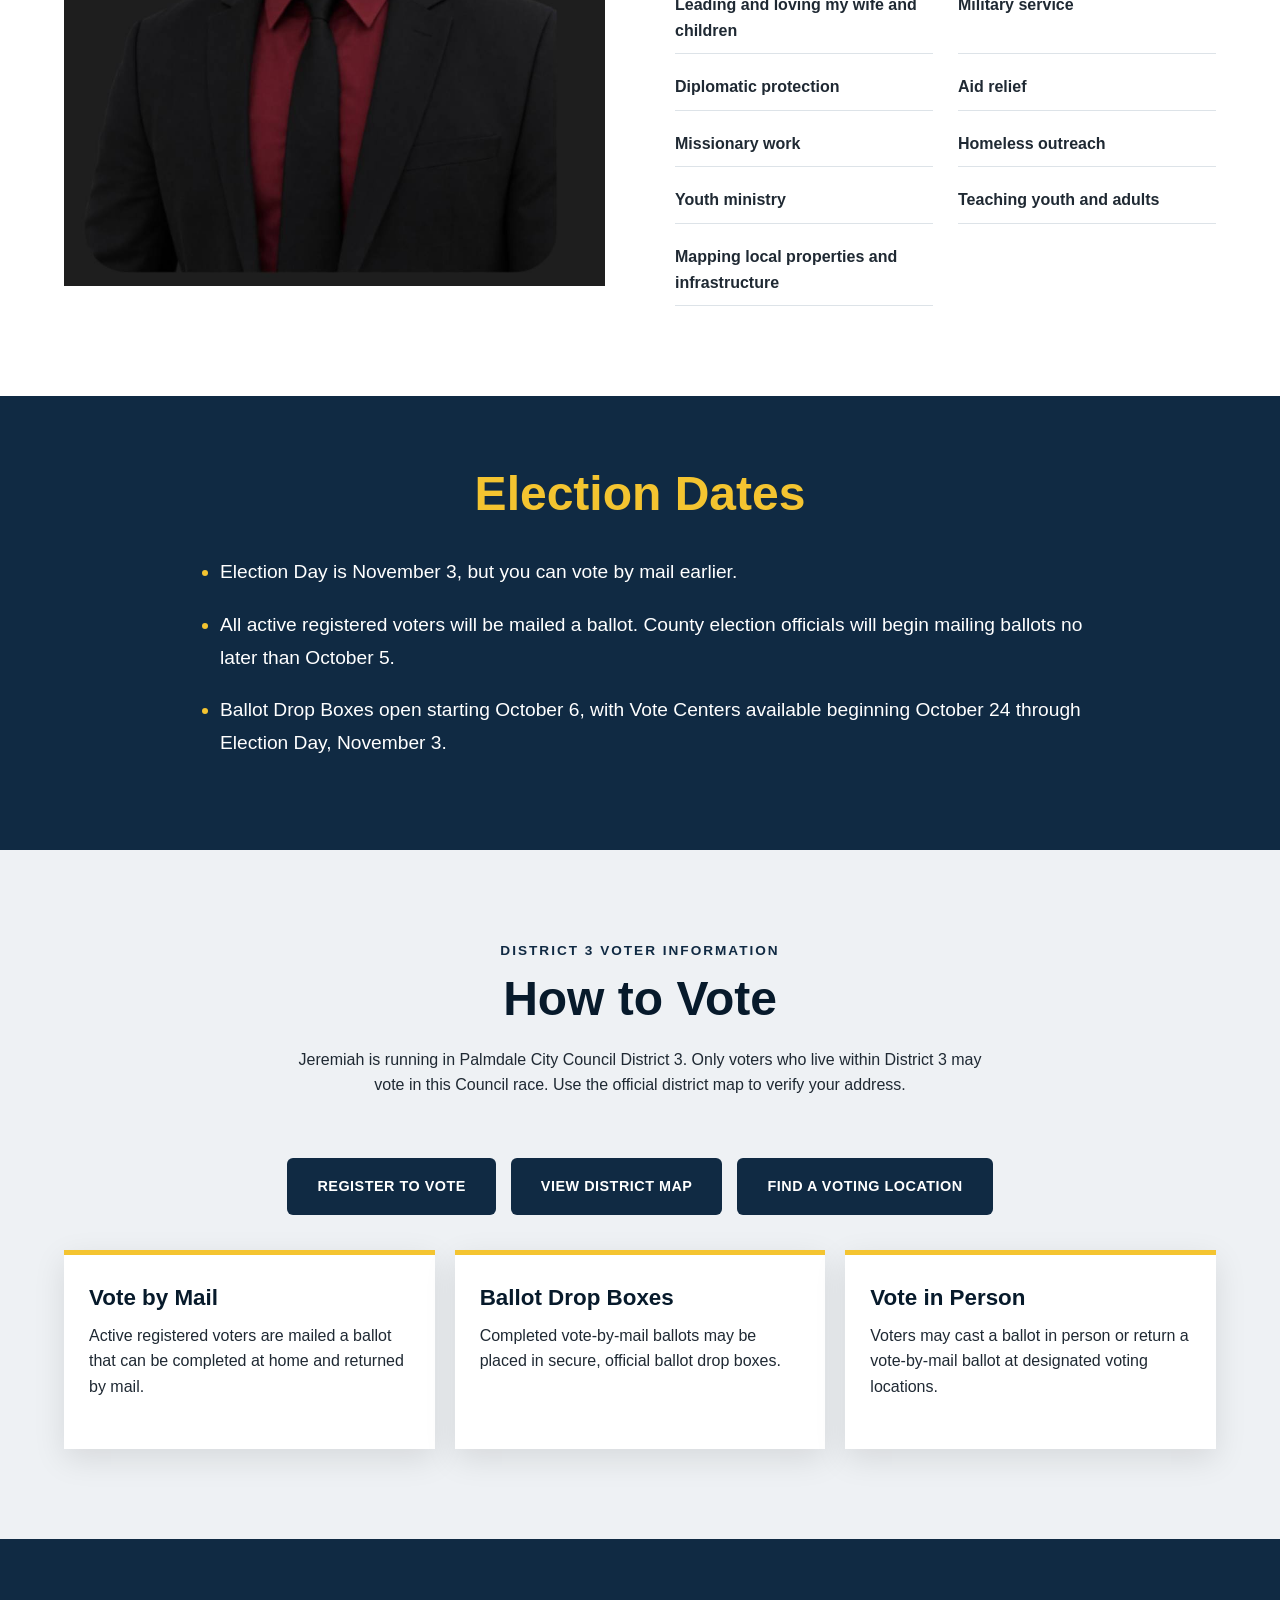
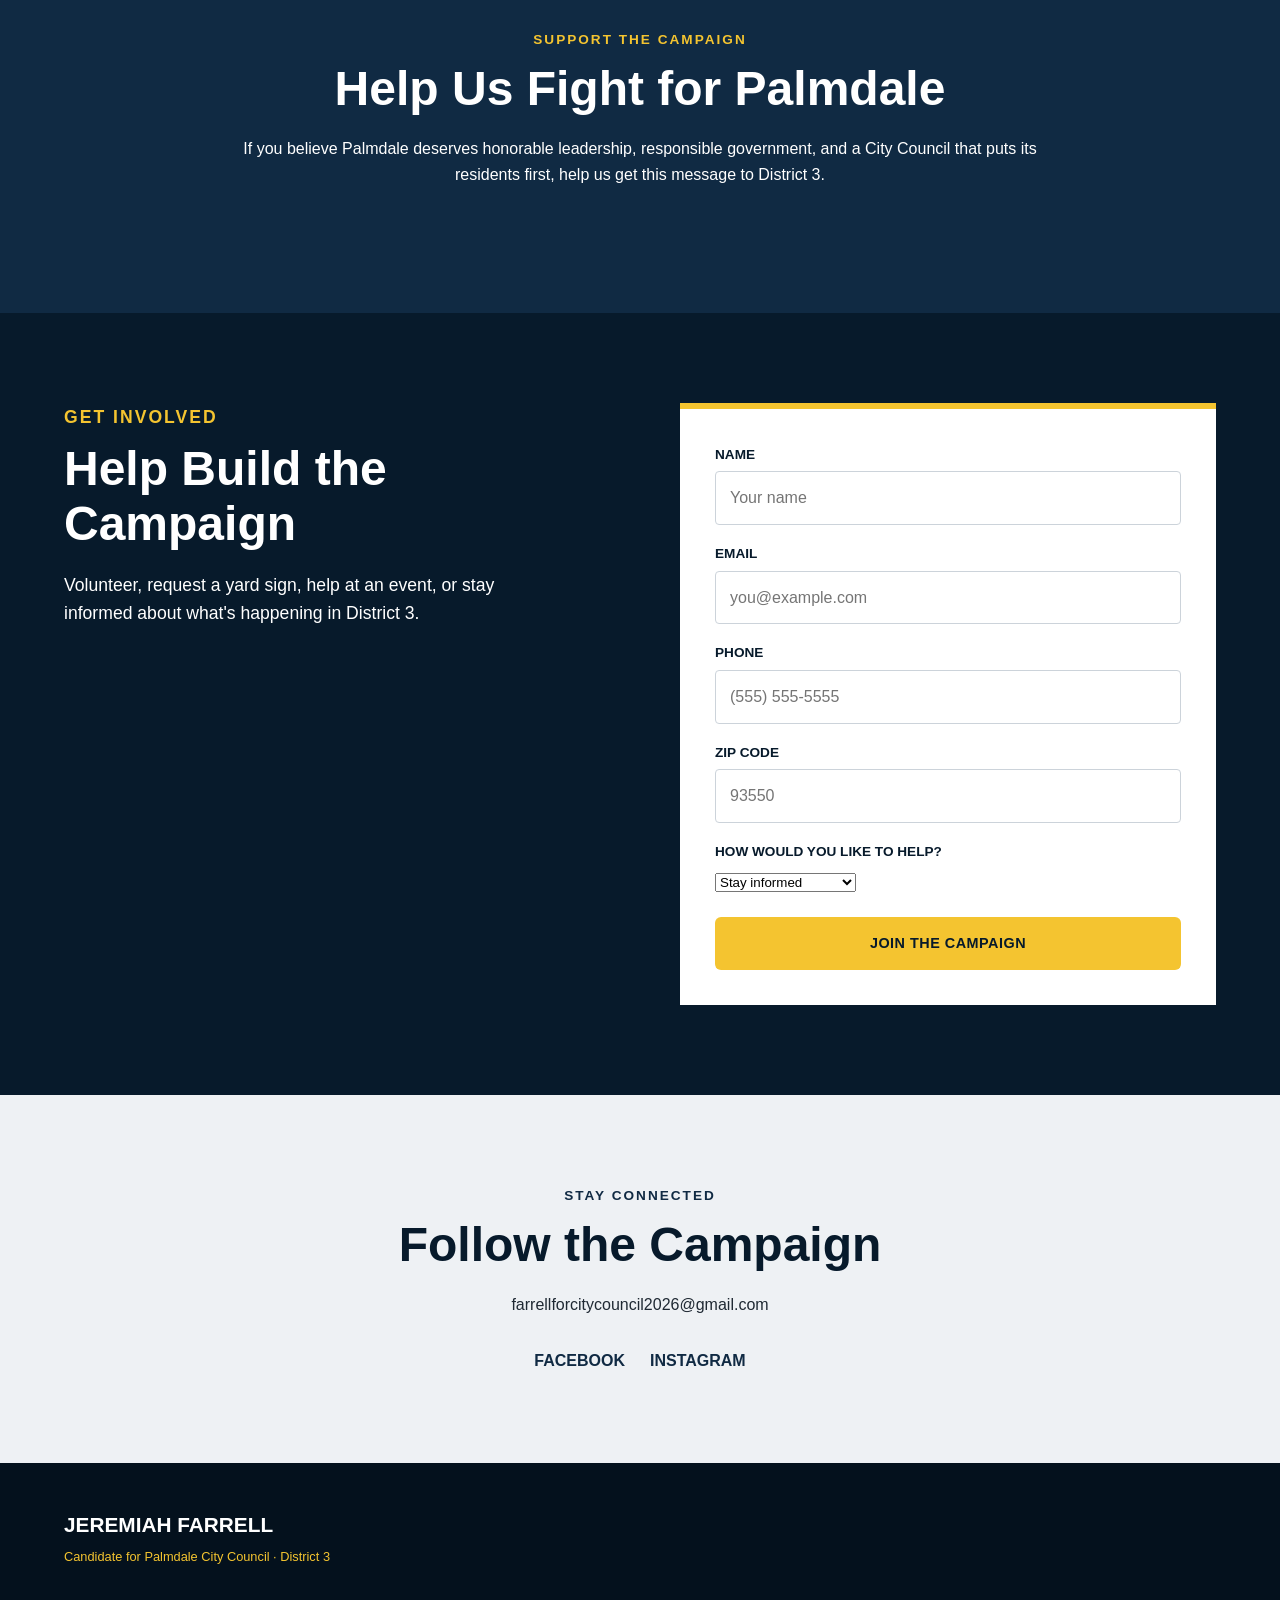
==== commit 5ed2bb4e: "Add campaign downloads page" ====
--- a/index.html
+++ b/index.html
@@ -67,6 +67,7 @@
             <a href="#about">About</a>
             <a href="#goals">My Goals</a>
             <a href="#vote">How to Vote</a>
+            <a href="downloads.html">Downloads</a>
             <a href="#get-involved">Get Involved</a>
             <a href="donate.html" class="nav-donate-button">Donate</a>
         </nav>
@@ -303,7 +304,7 @@
             <p class="section-label">Stay Connected</p>
             <h2>Follow the Campaign</h2>
             <p>farrellforcitycouncil2026@gmail.com</p>
-            <div class="social-links"><a href="#">Facebook</a><a href="#">Instagram</a>X</div>
+            <div class="social-links"><a href="#">Facebook</a><a href="#">Instagram</a></div>
         </div>
     </section>
 </main>
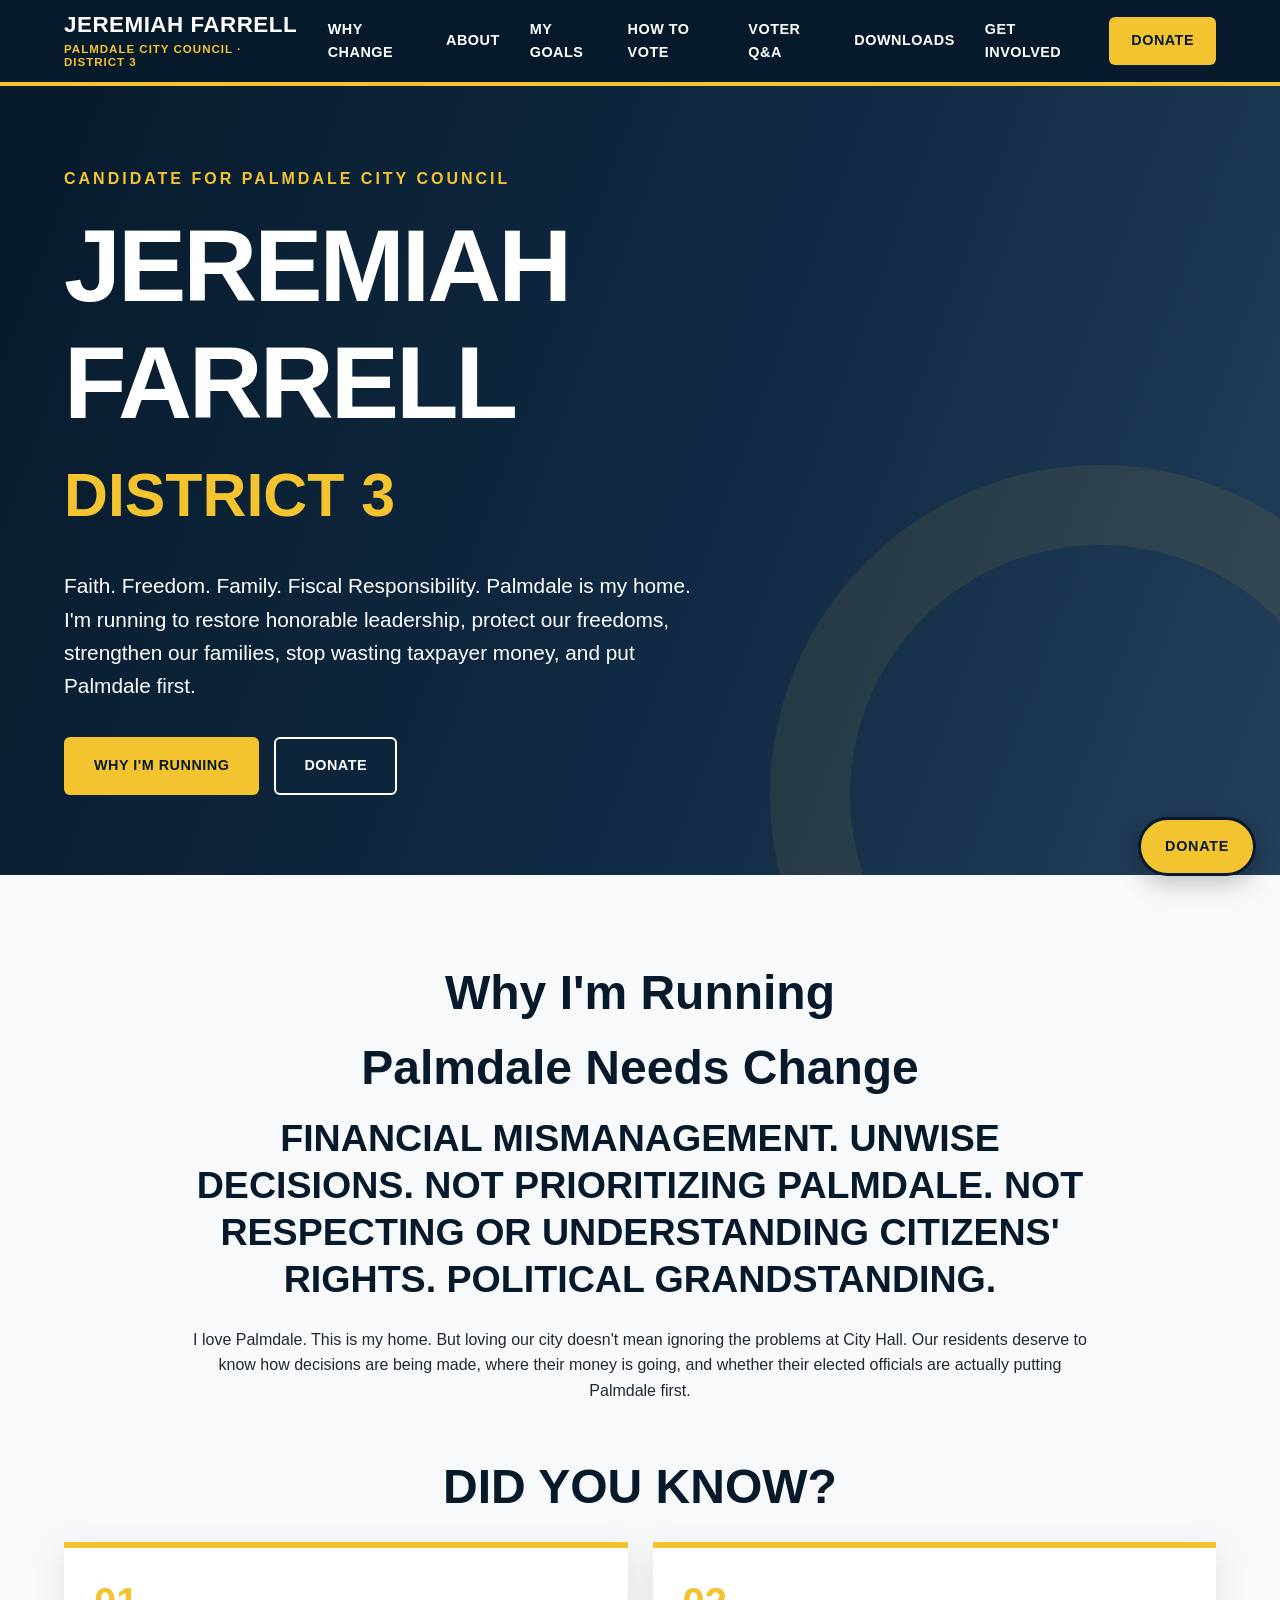
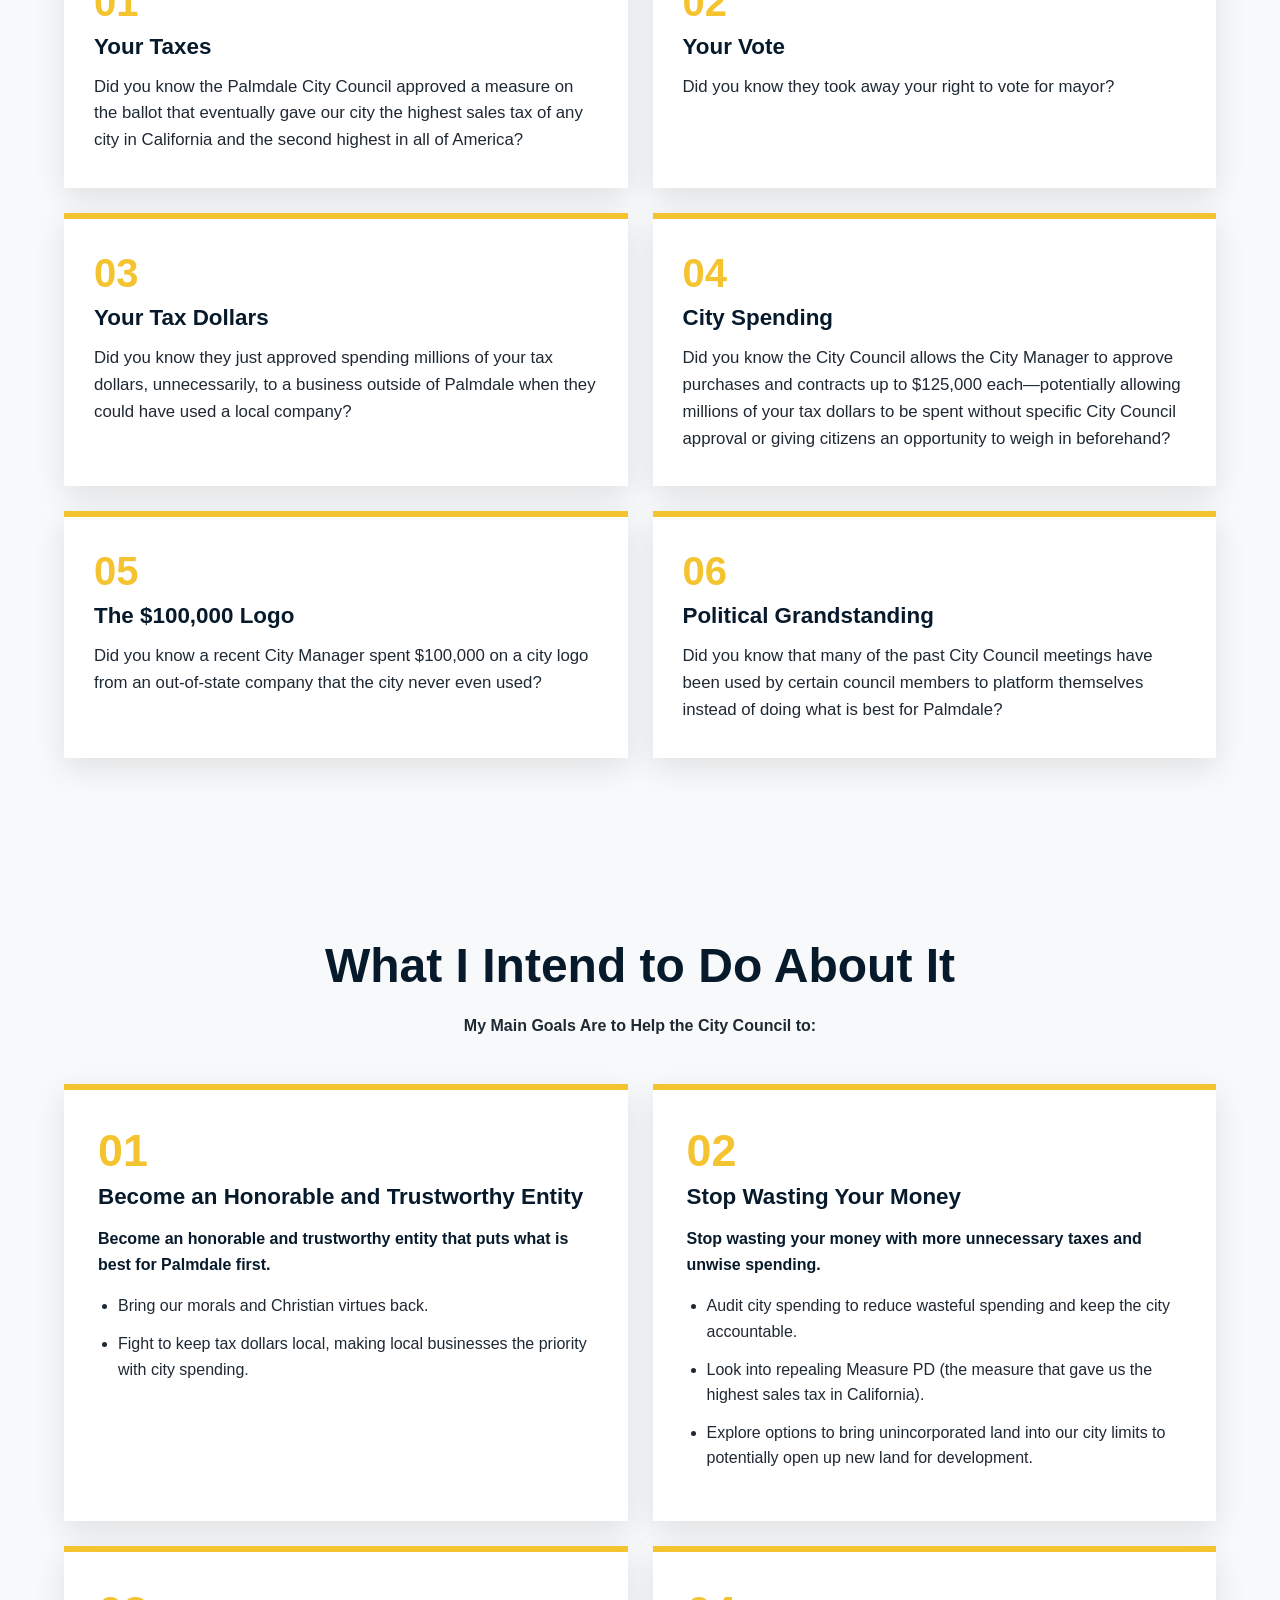
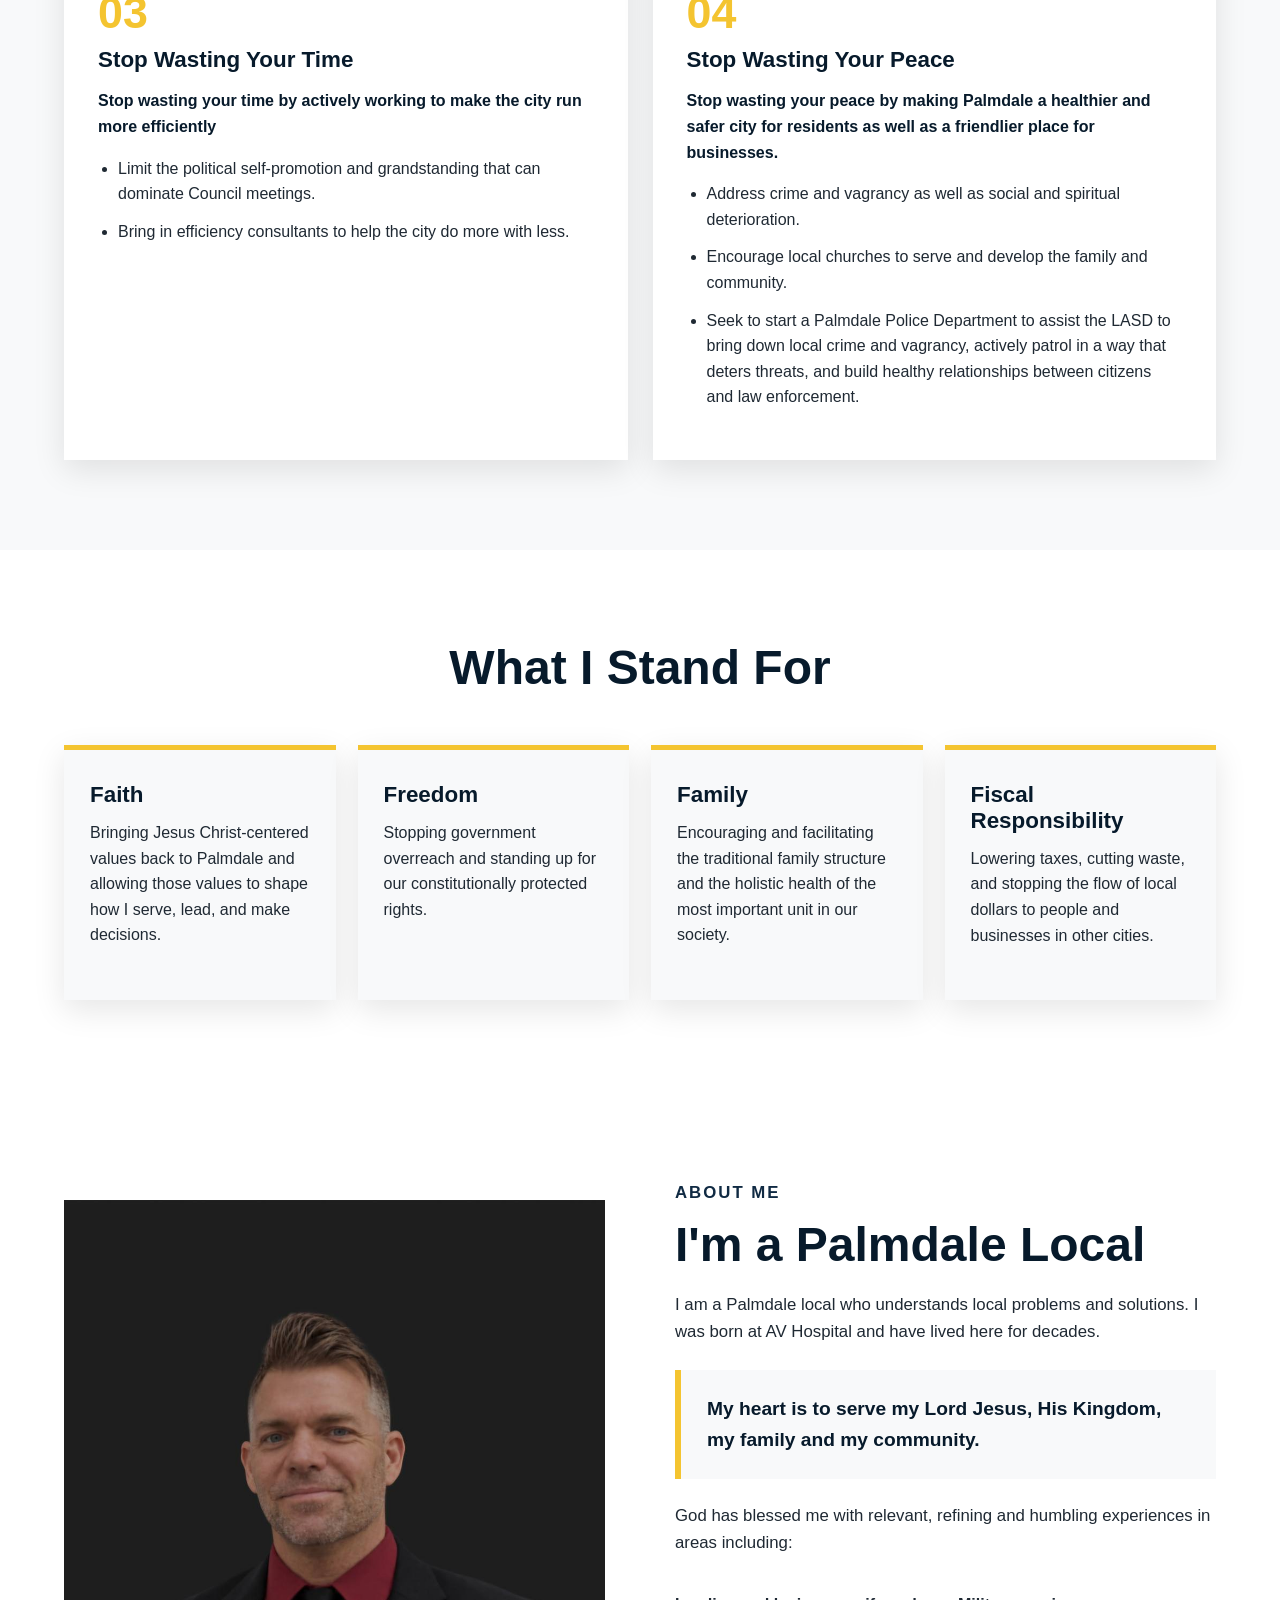
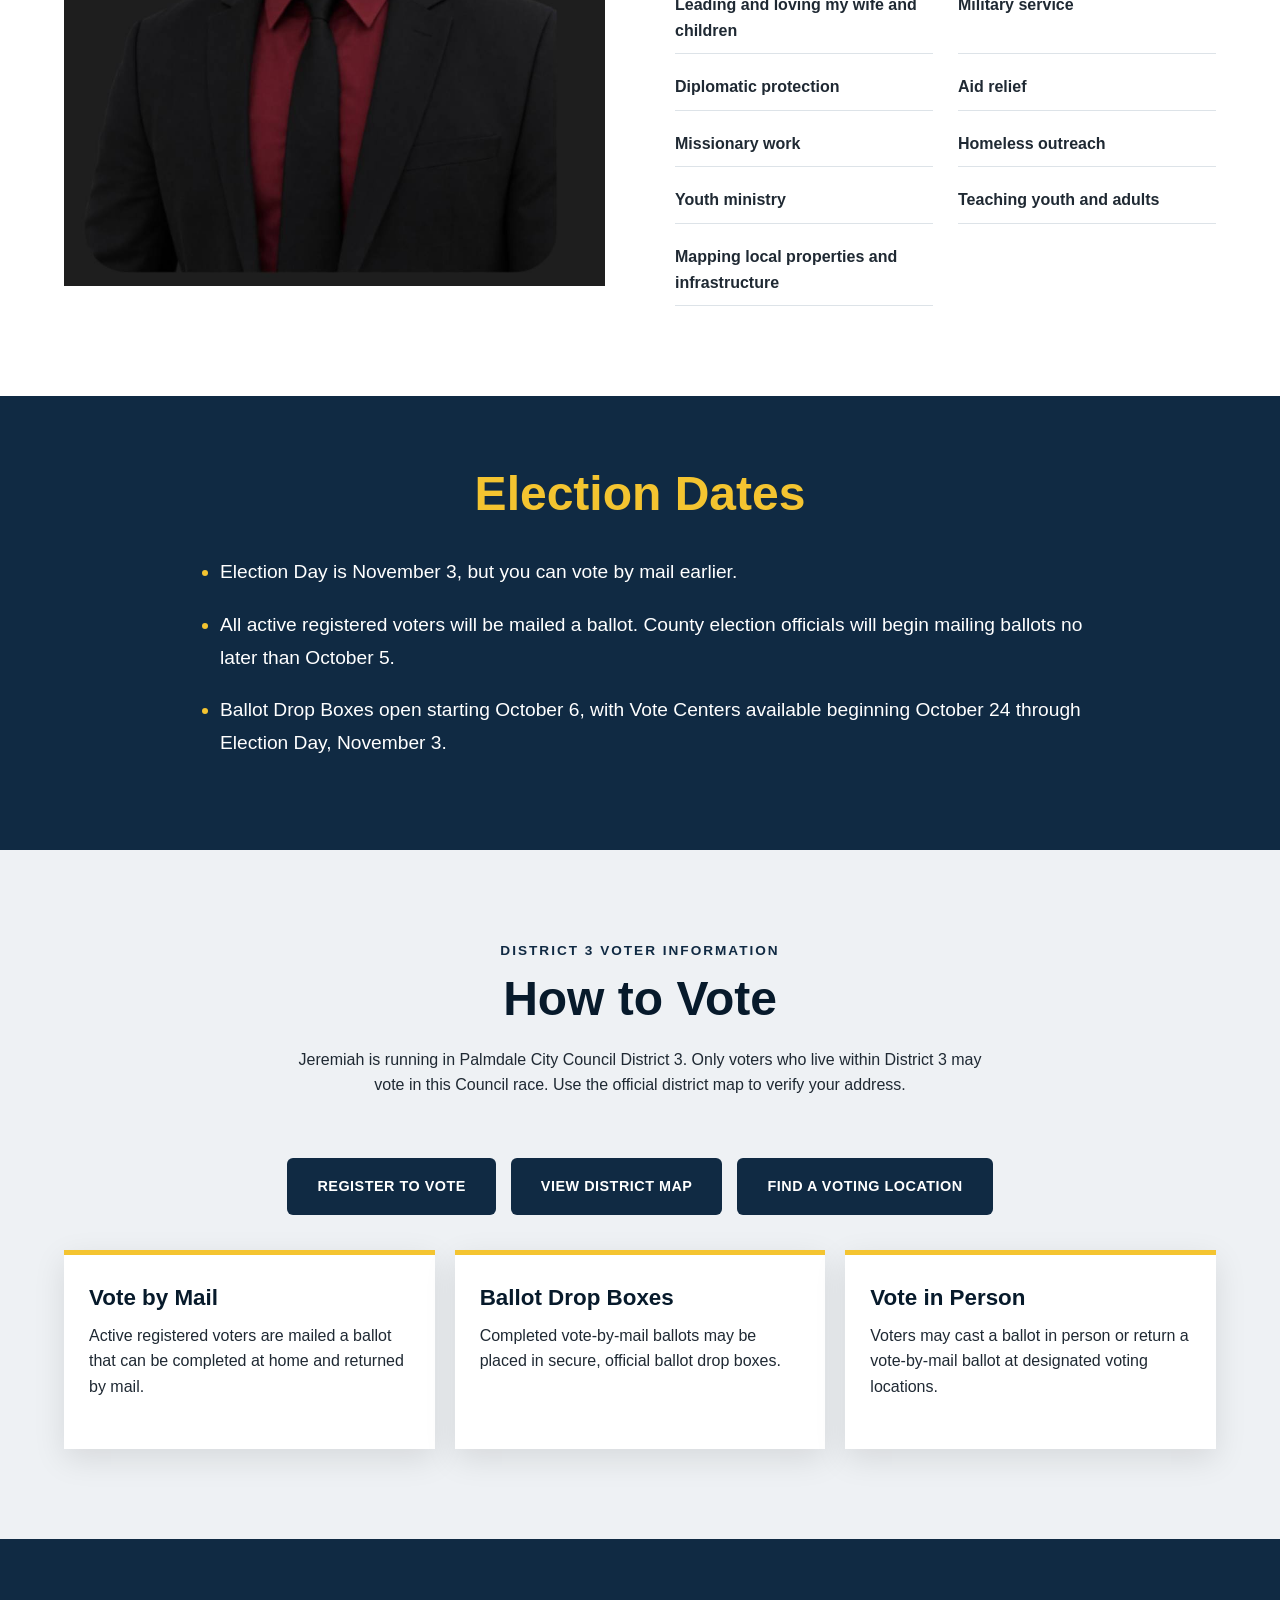
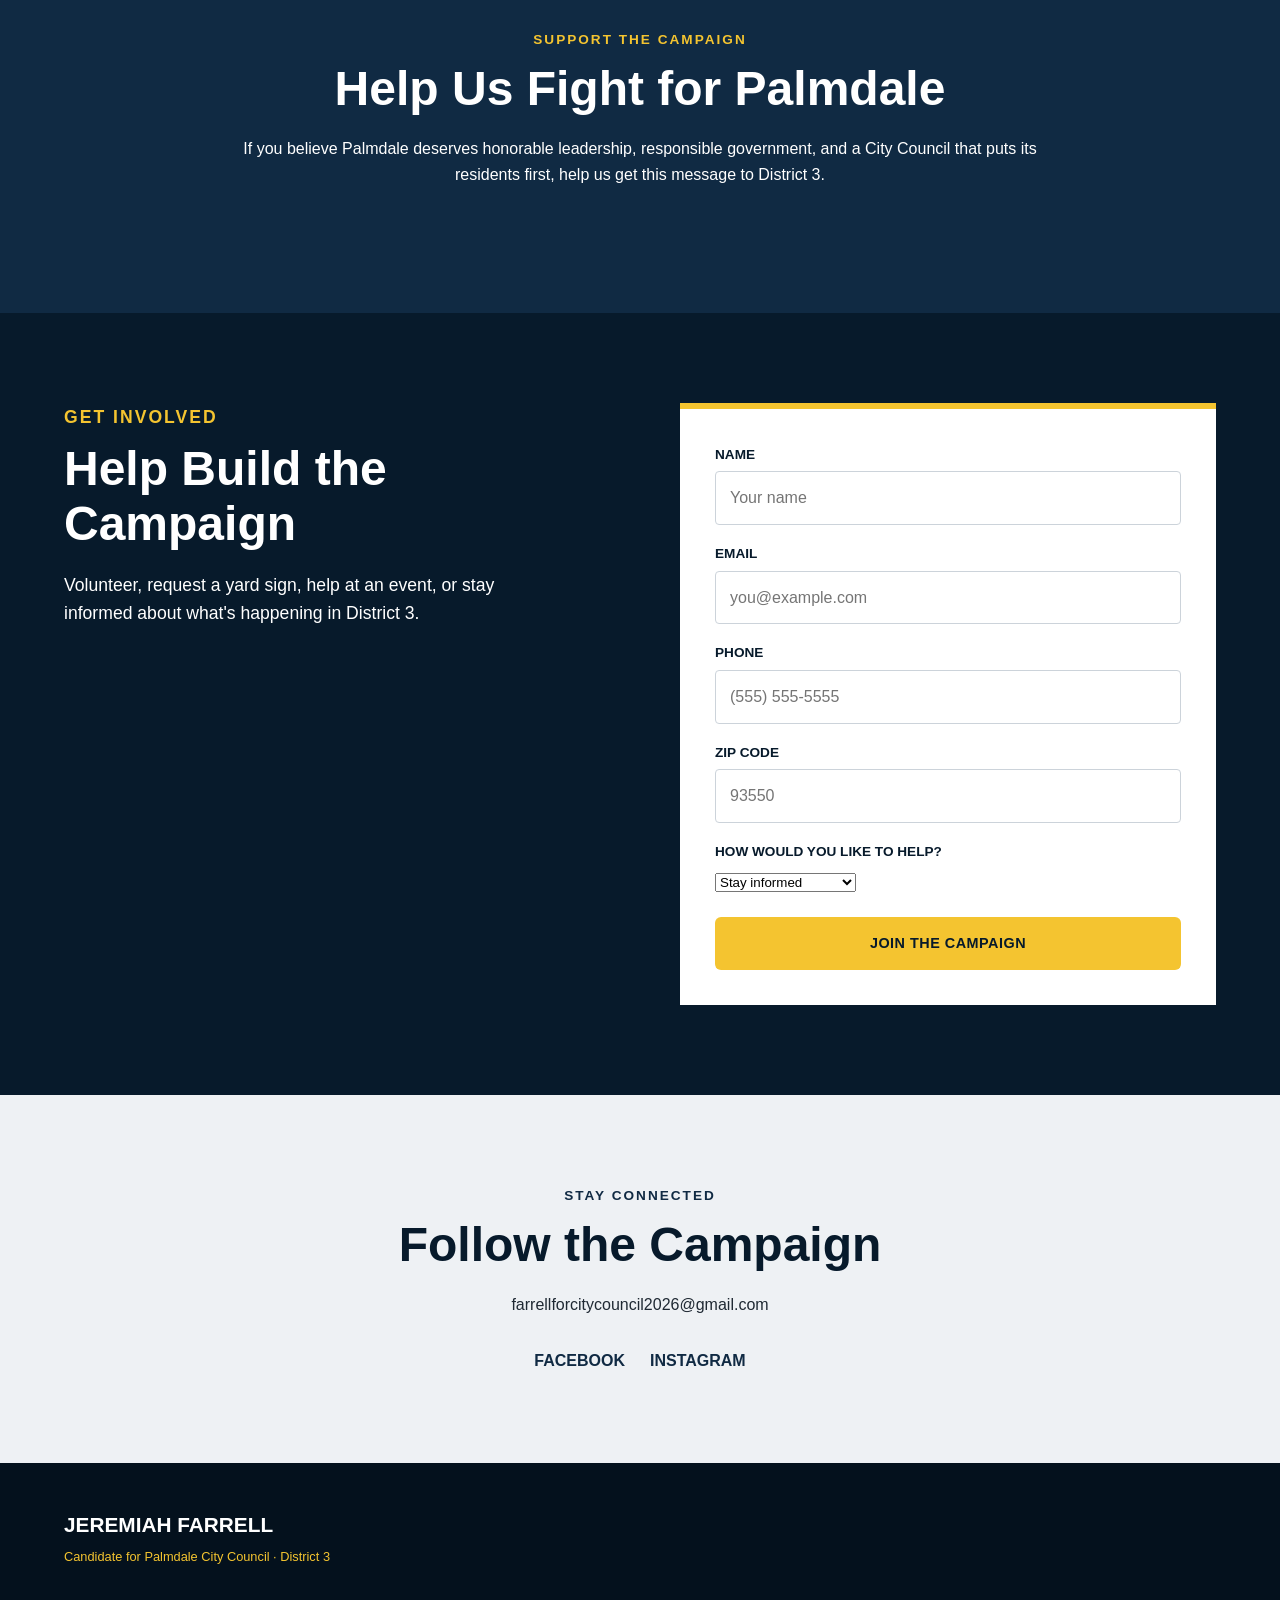
==== commit eb6ca44c: "Add voter questions and answers page" ====
--- a/index.html
+++ b/index.html
@@ -67,6 +67,7 @@
             <a href="#about">About</a>
             <a href="#goals">My Goals</a>
             <a href="#vote">How to Vote</a>
+            <a href="voter-questions.html">Voter Q&amp;A</a>
             <a href="downloads.html">Downloads</a>
             <a href="#get-involved">Get Involved</a>
             <a href="donate.html" class="nav-donate-button">Donate</a>
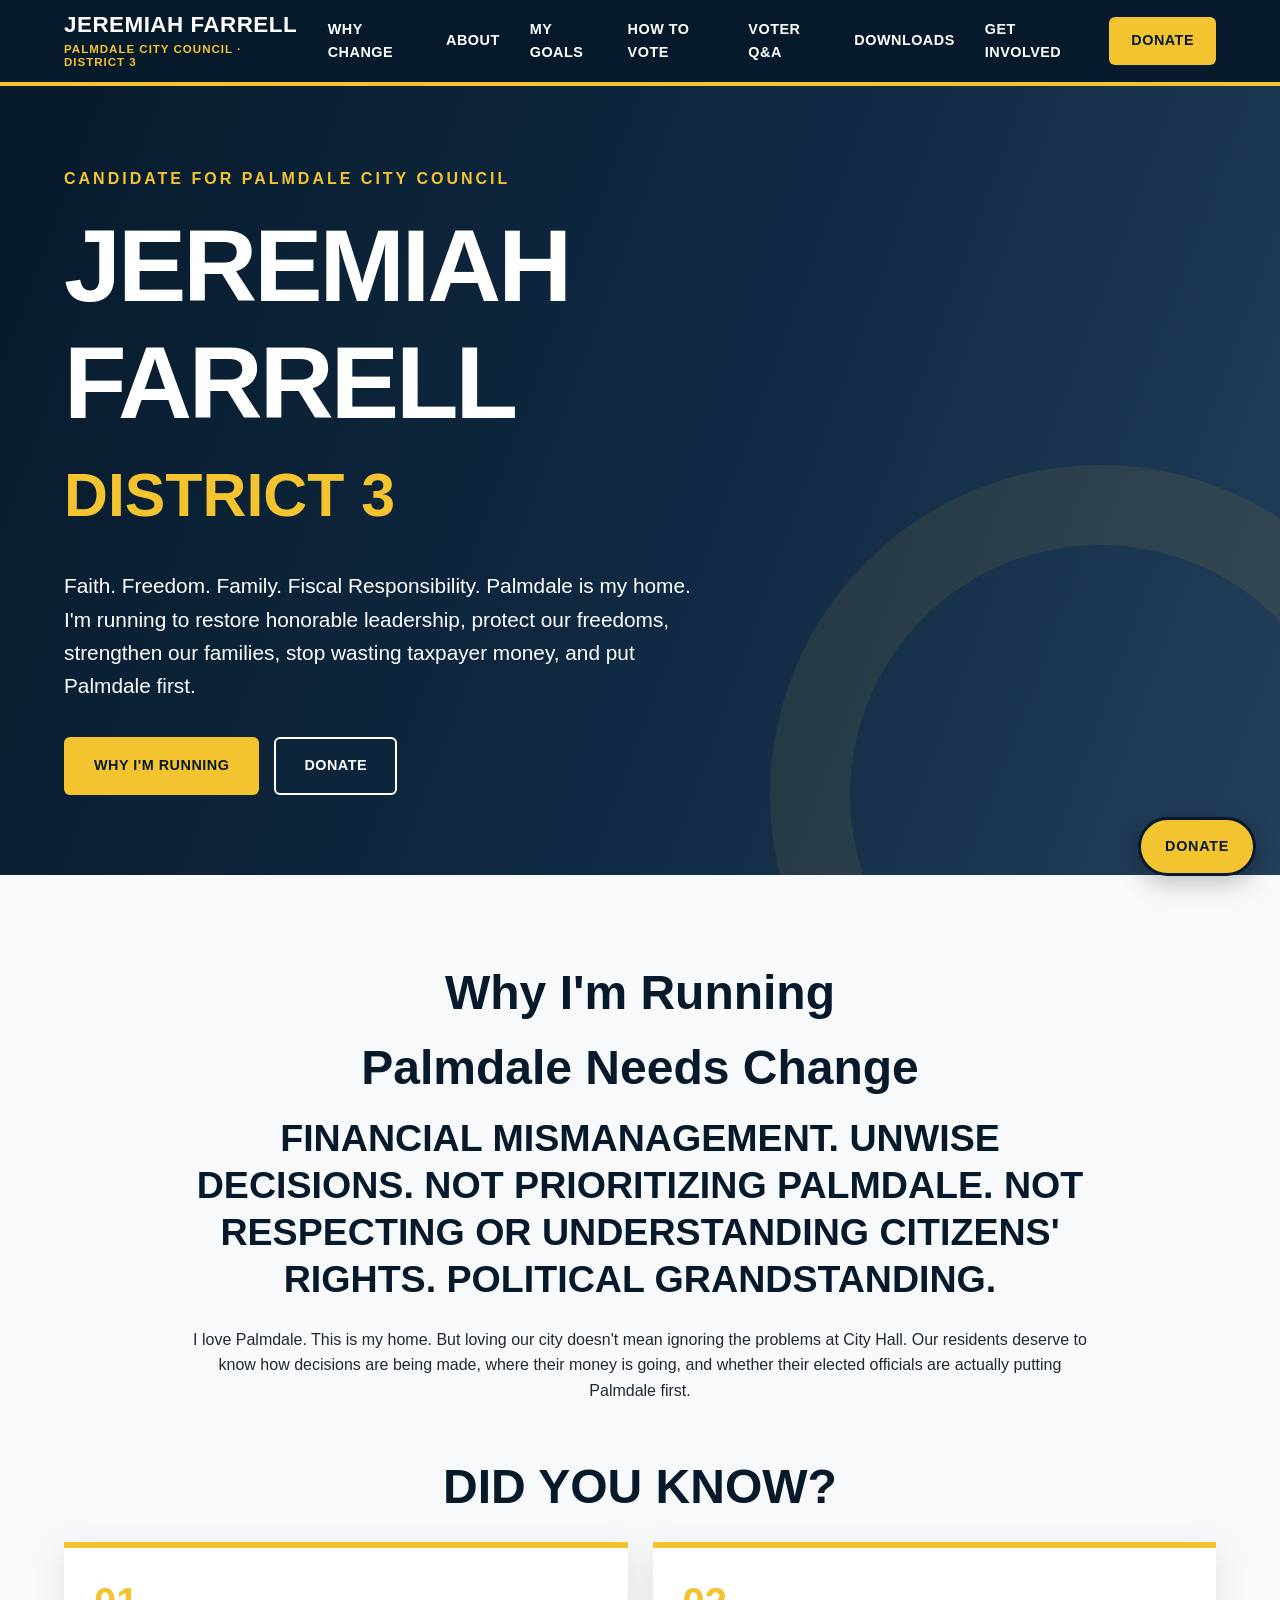
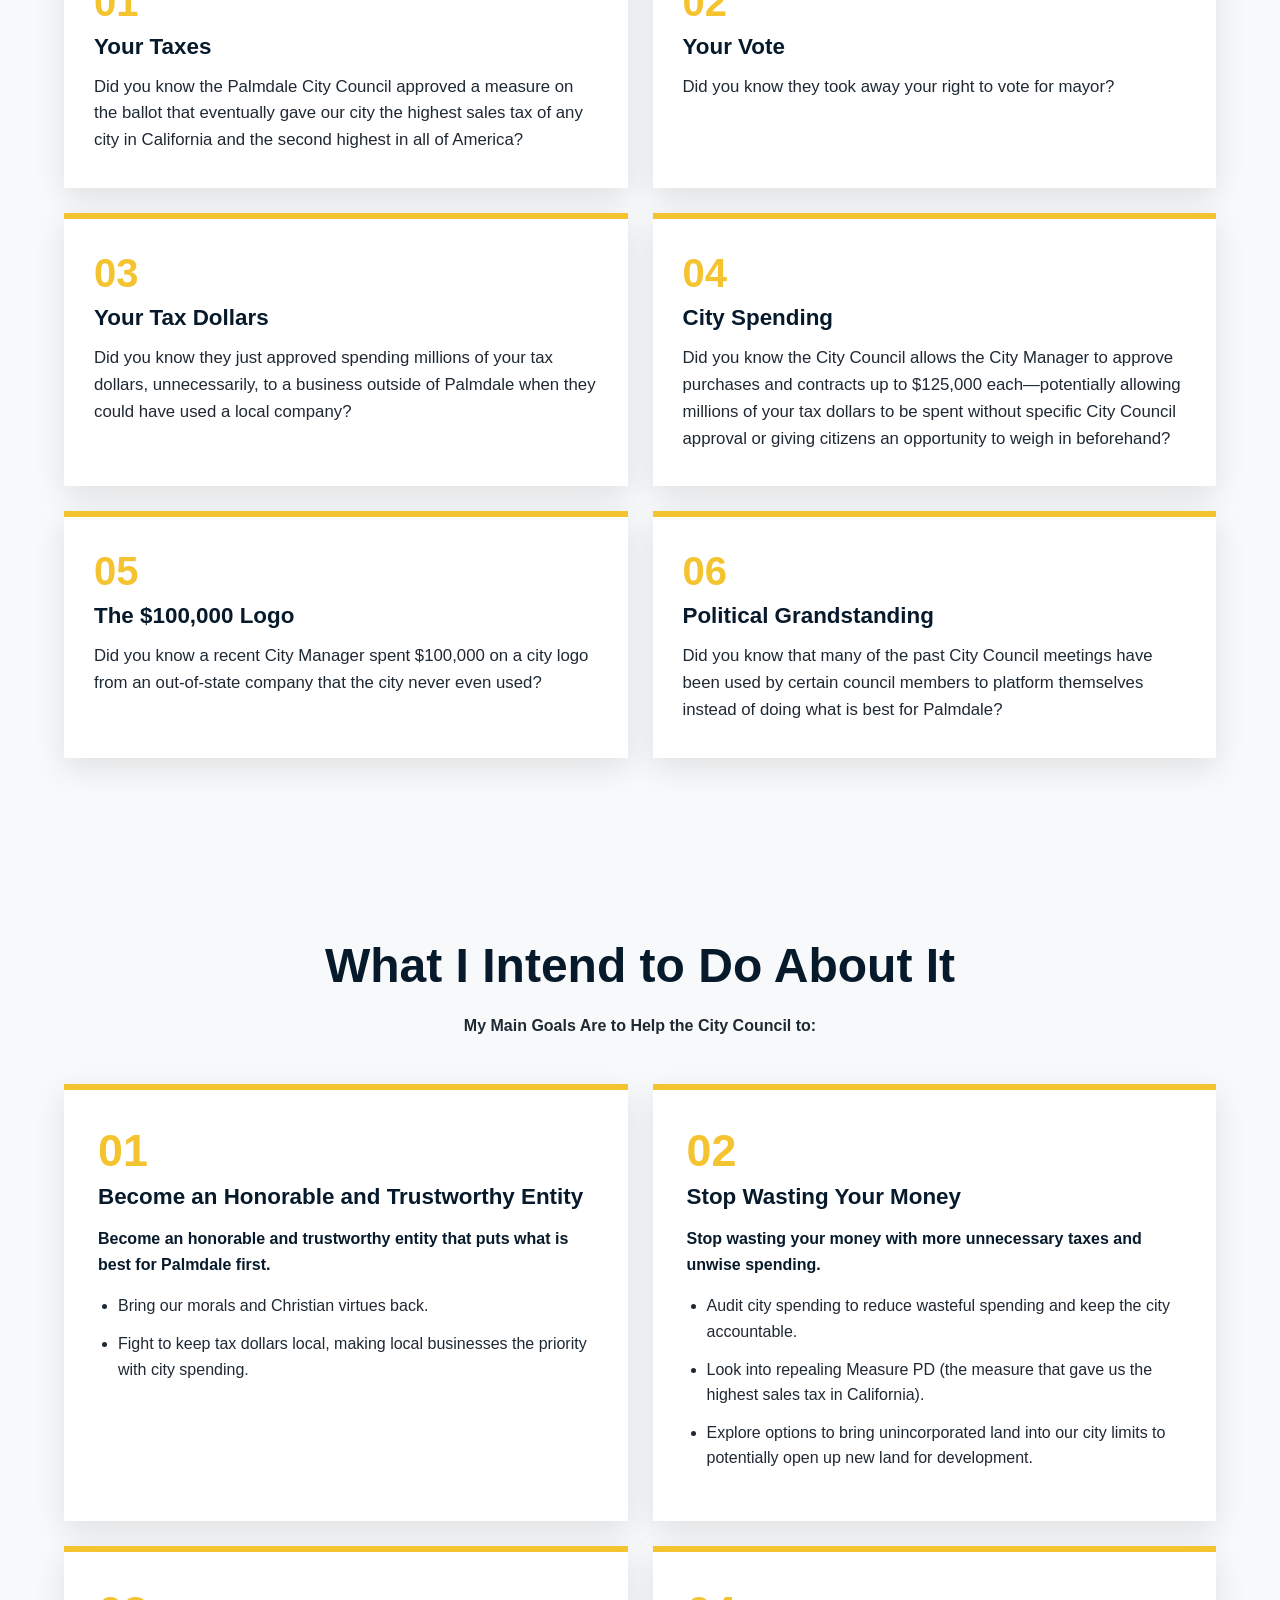
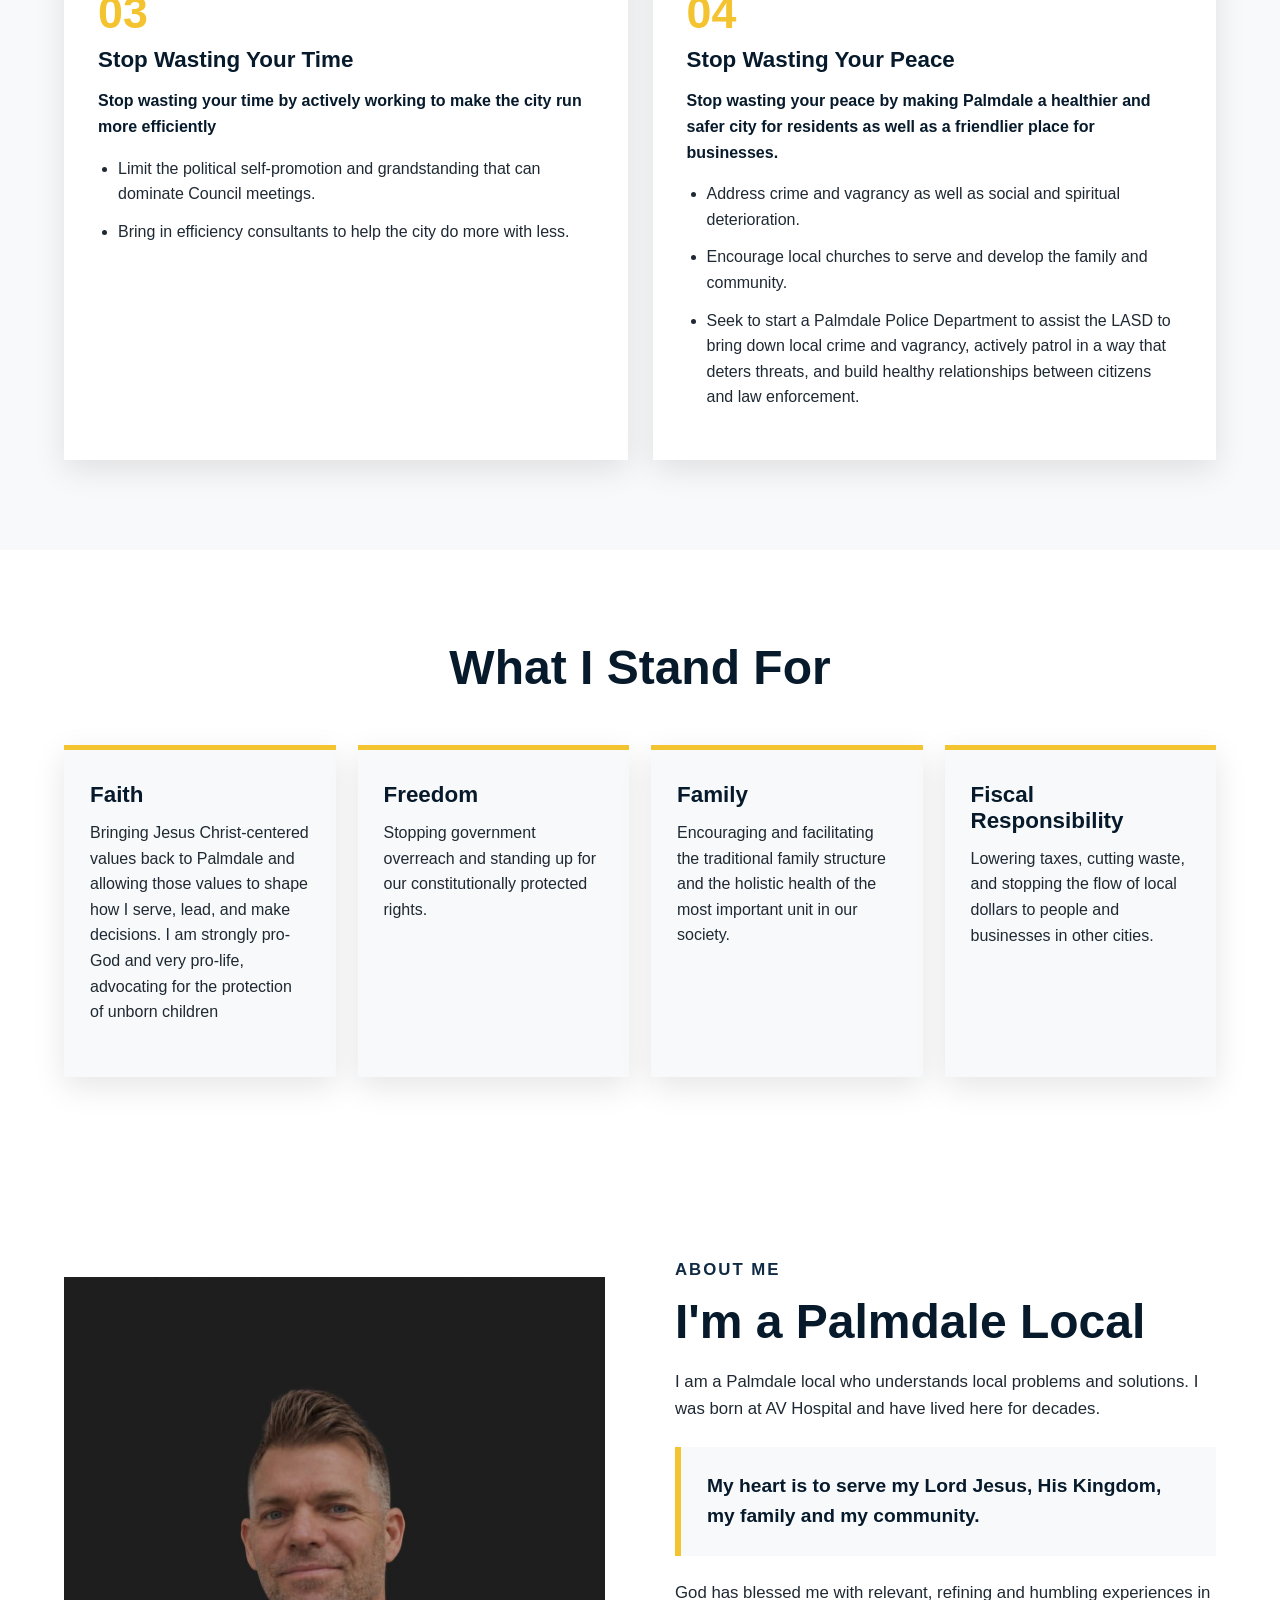
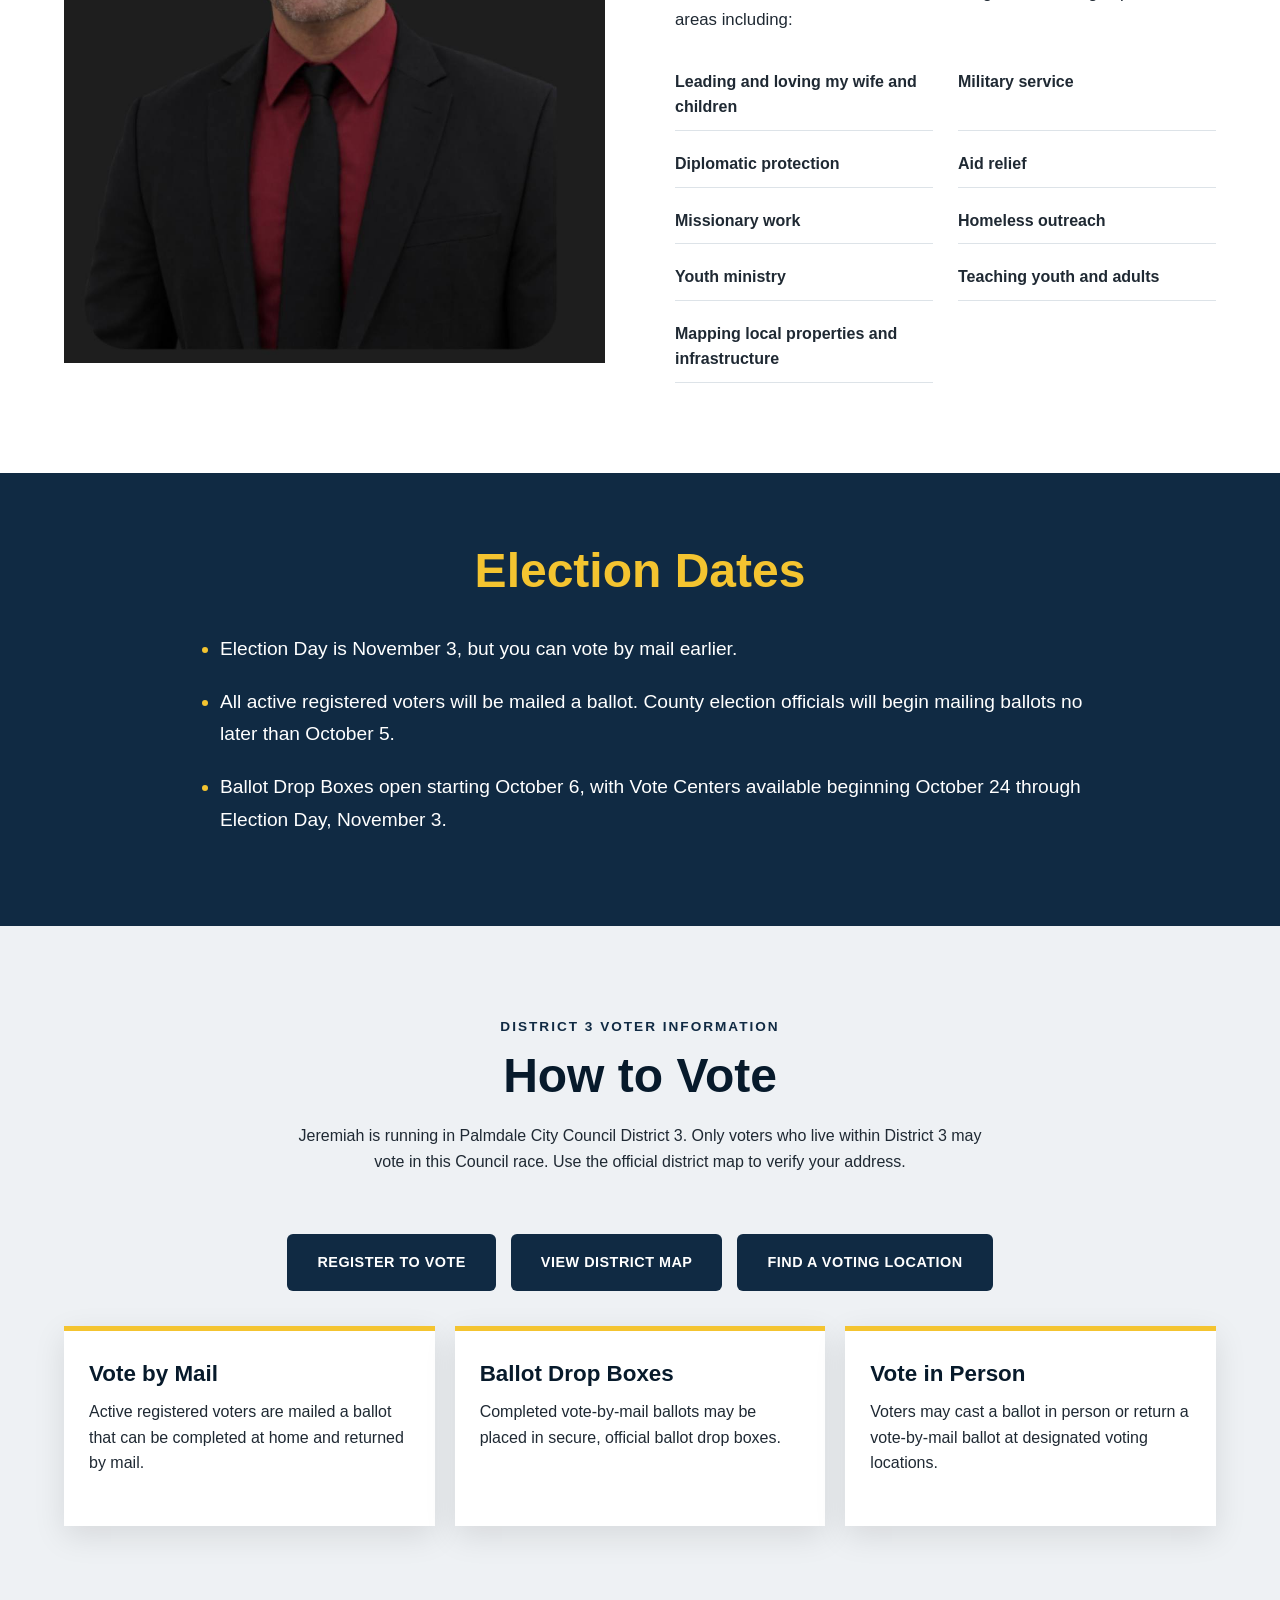
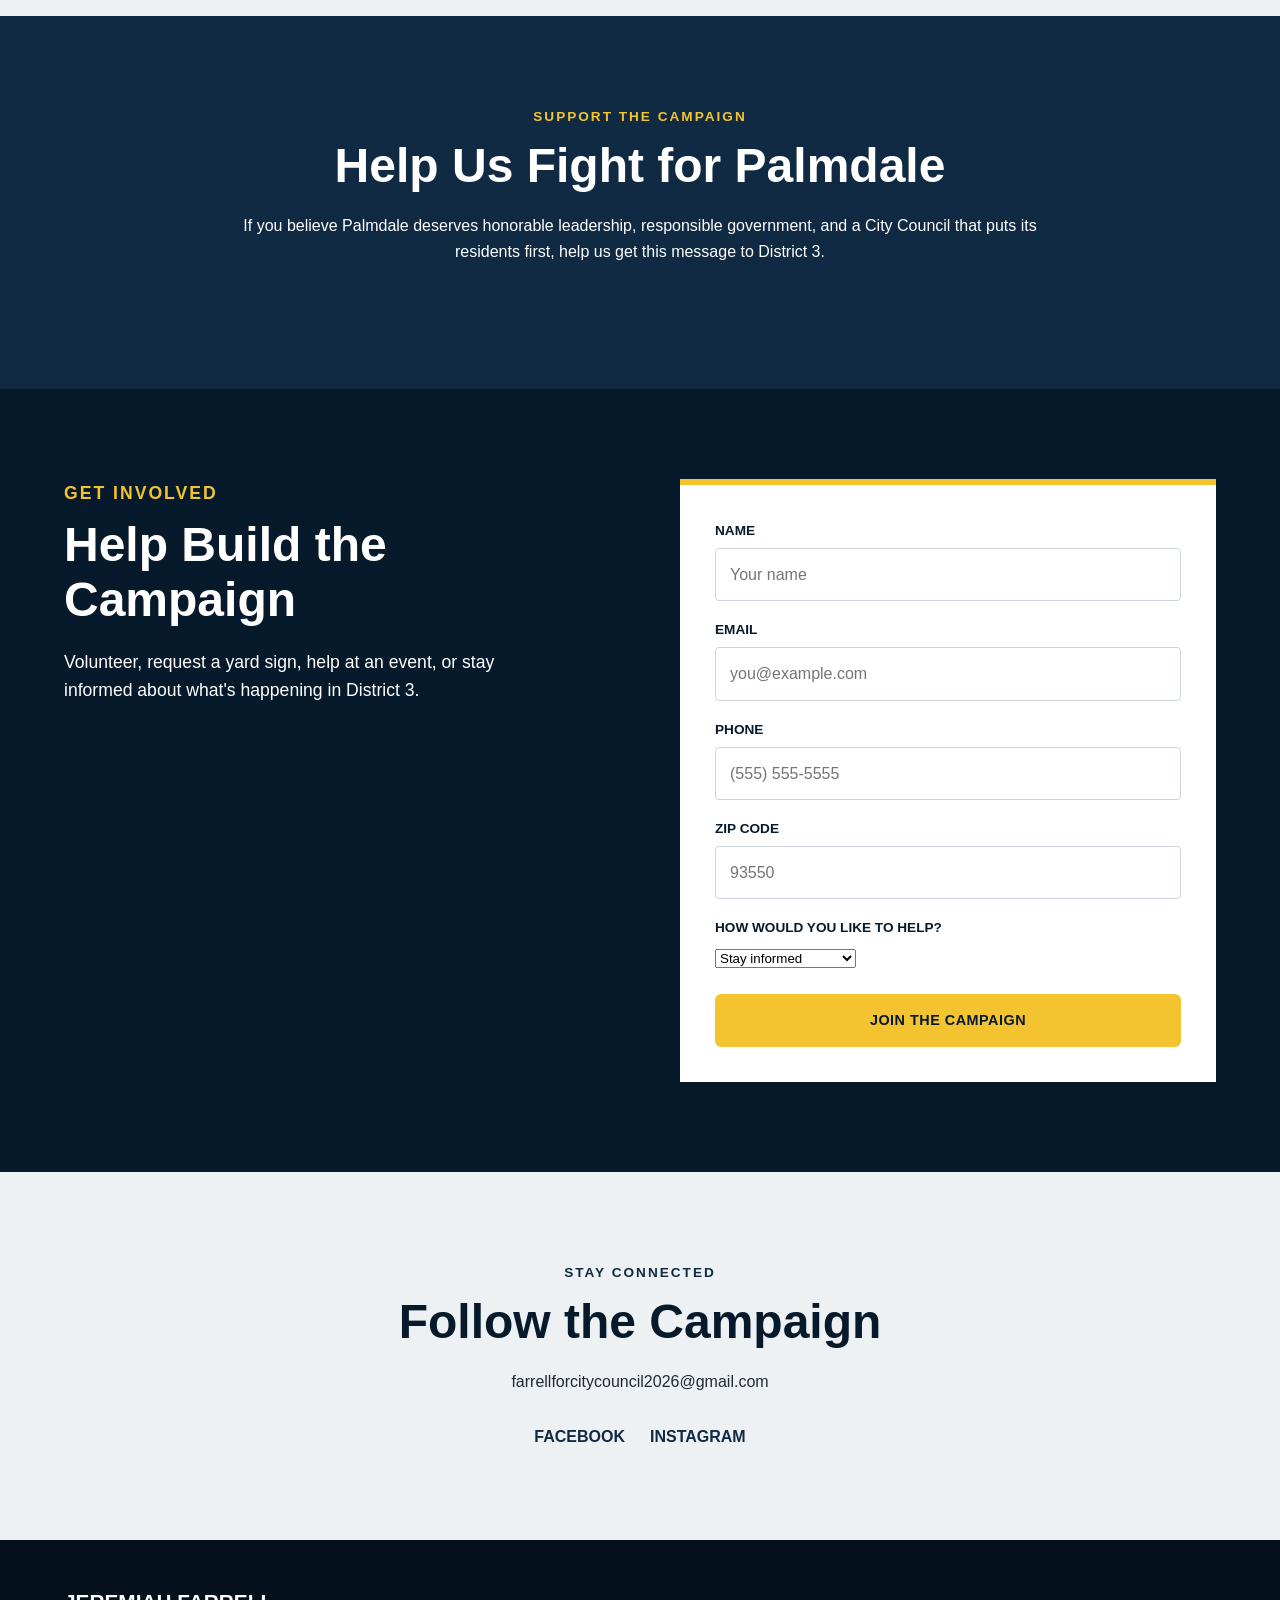
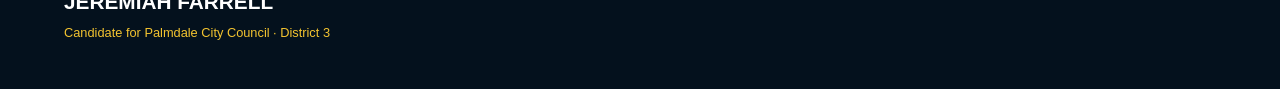
==== commit d15163b2: "Add voter questions and answers page" ====
--- a/index.html
+++ b/index.html
@@ -131,7 +131,7 @@
         <div class="container">
             <div class="section-heading"><h2>What I Stand For</h2></div>
             <div class="values-grid">
-                <article class="value-card"><h3>Faith</h3><p>Bringing Jesus Christ-centered values back to Palmdale and allowing those values to shape how I serve, lead, and make decisions.</p></article>
+                <article class="value-card"><h3>Faith</h3><p>Bringing Jesus Christ-centered values back to Palmdale and allowing those values to shape how I serve, lead, and make decisions.  I am strongly pro-God and very pro-life, advocating for the protection of unborn children</p></article>
                 <article class="value-card"><h3>Freedom</h3><p>Stopping government overreach and standing up for our constitutionally protected rights.</p></article>
                 <article class="value-card"><h3>Family</h3><p>Encouraging and facilitating the traditional family structure and the holistic health of the most important unit in our society.</p></article>
                 <article class="value-card"><h3>Fiscal Responsibility</h3><p>Lowering taxes, cutting waste, and stopping the flow of local dollars to people and businesses in other cities.</p></article>
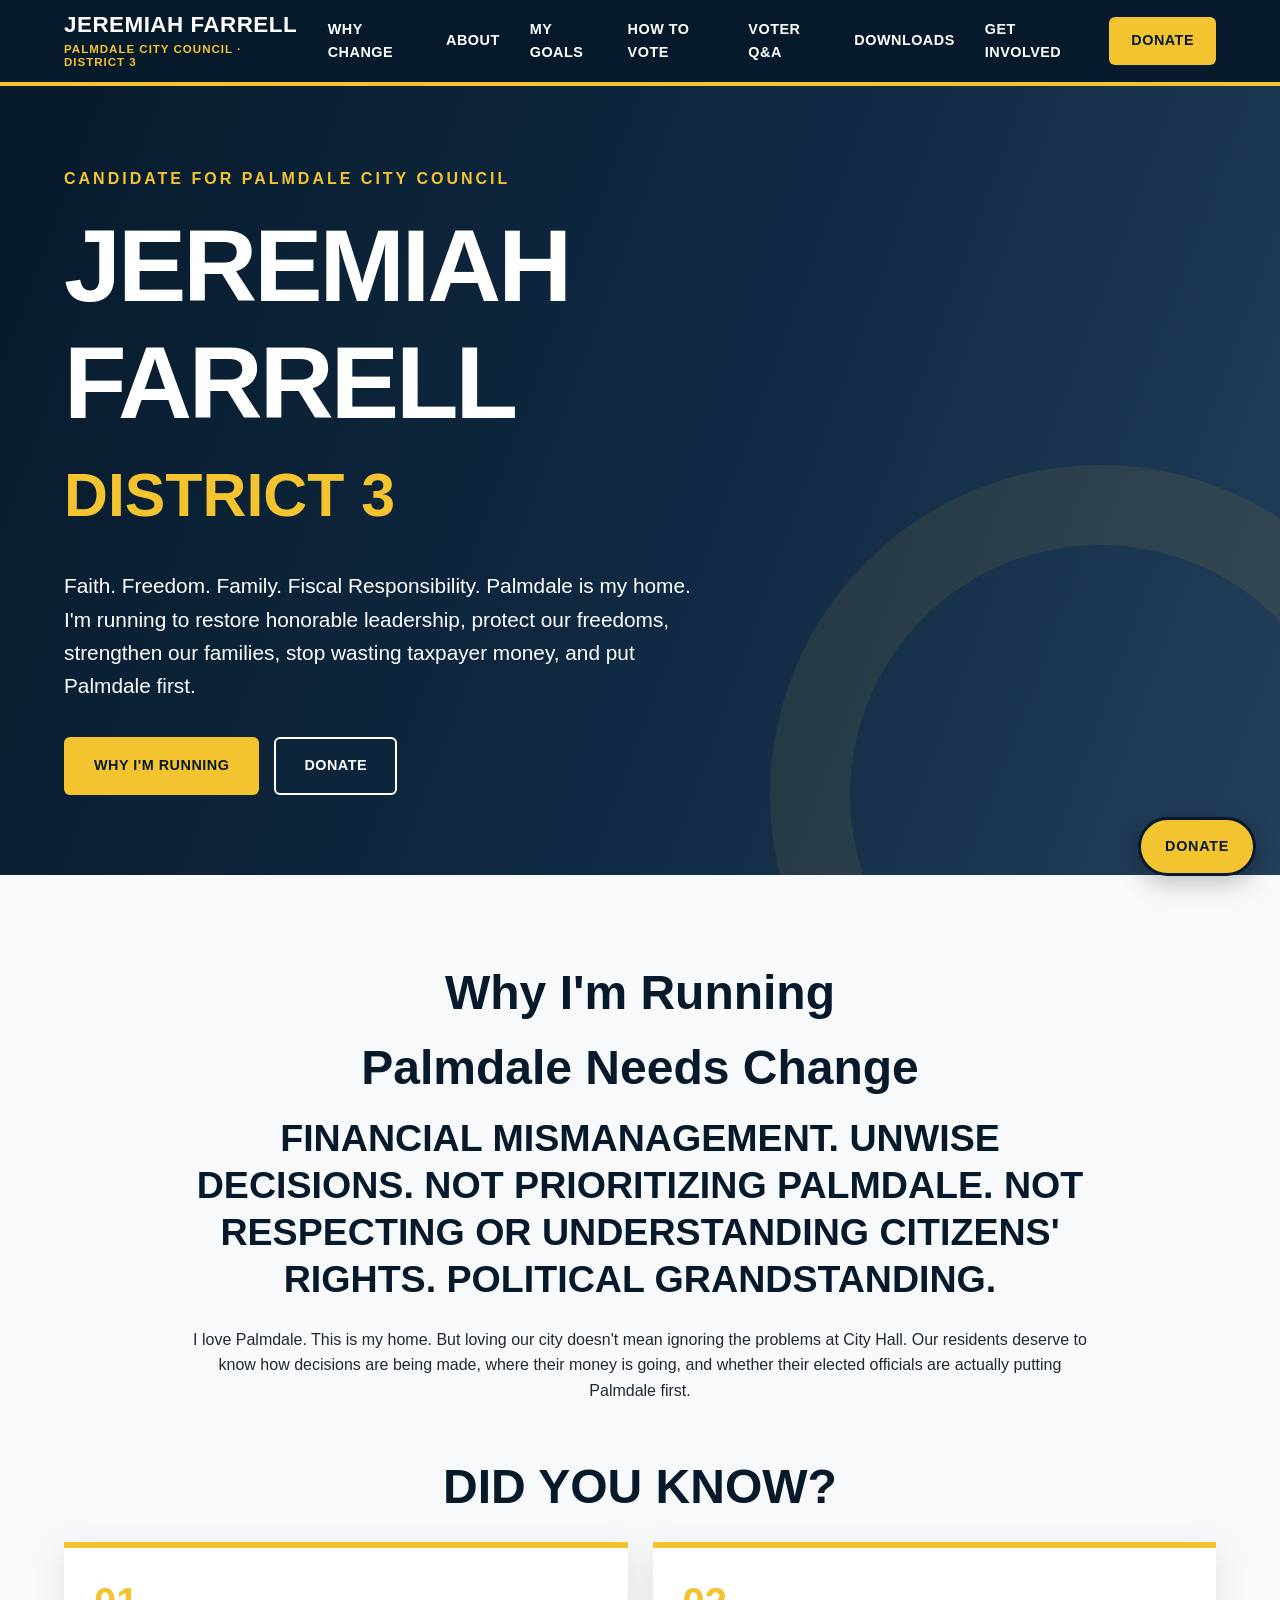
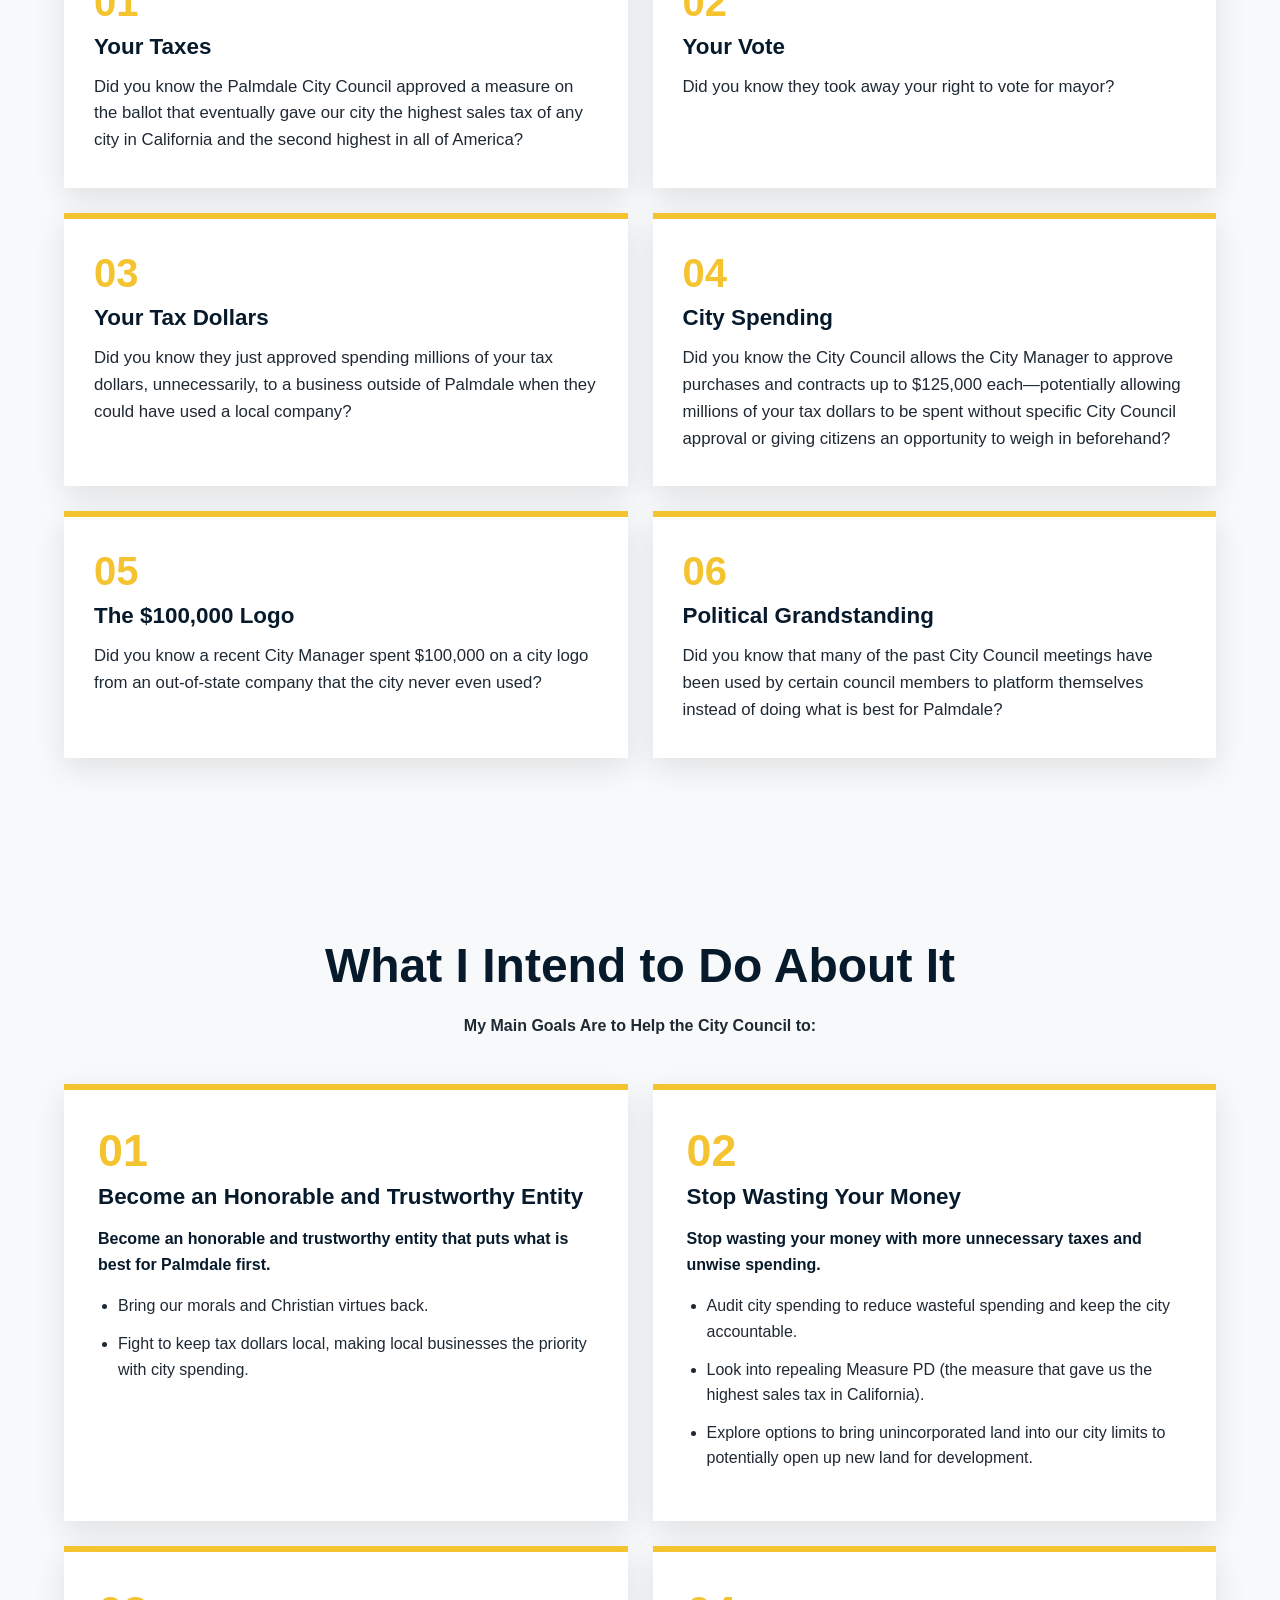
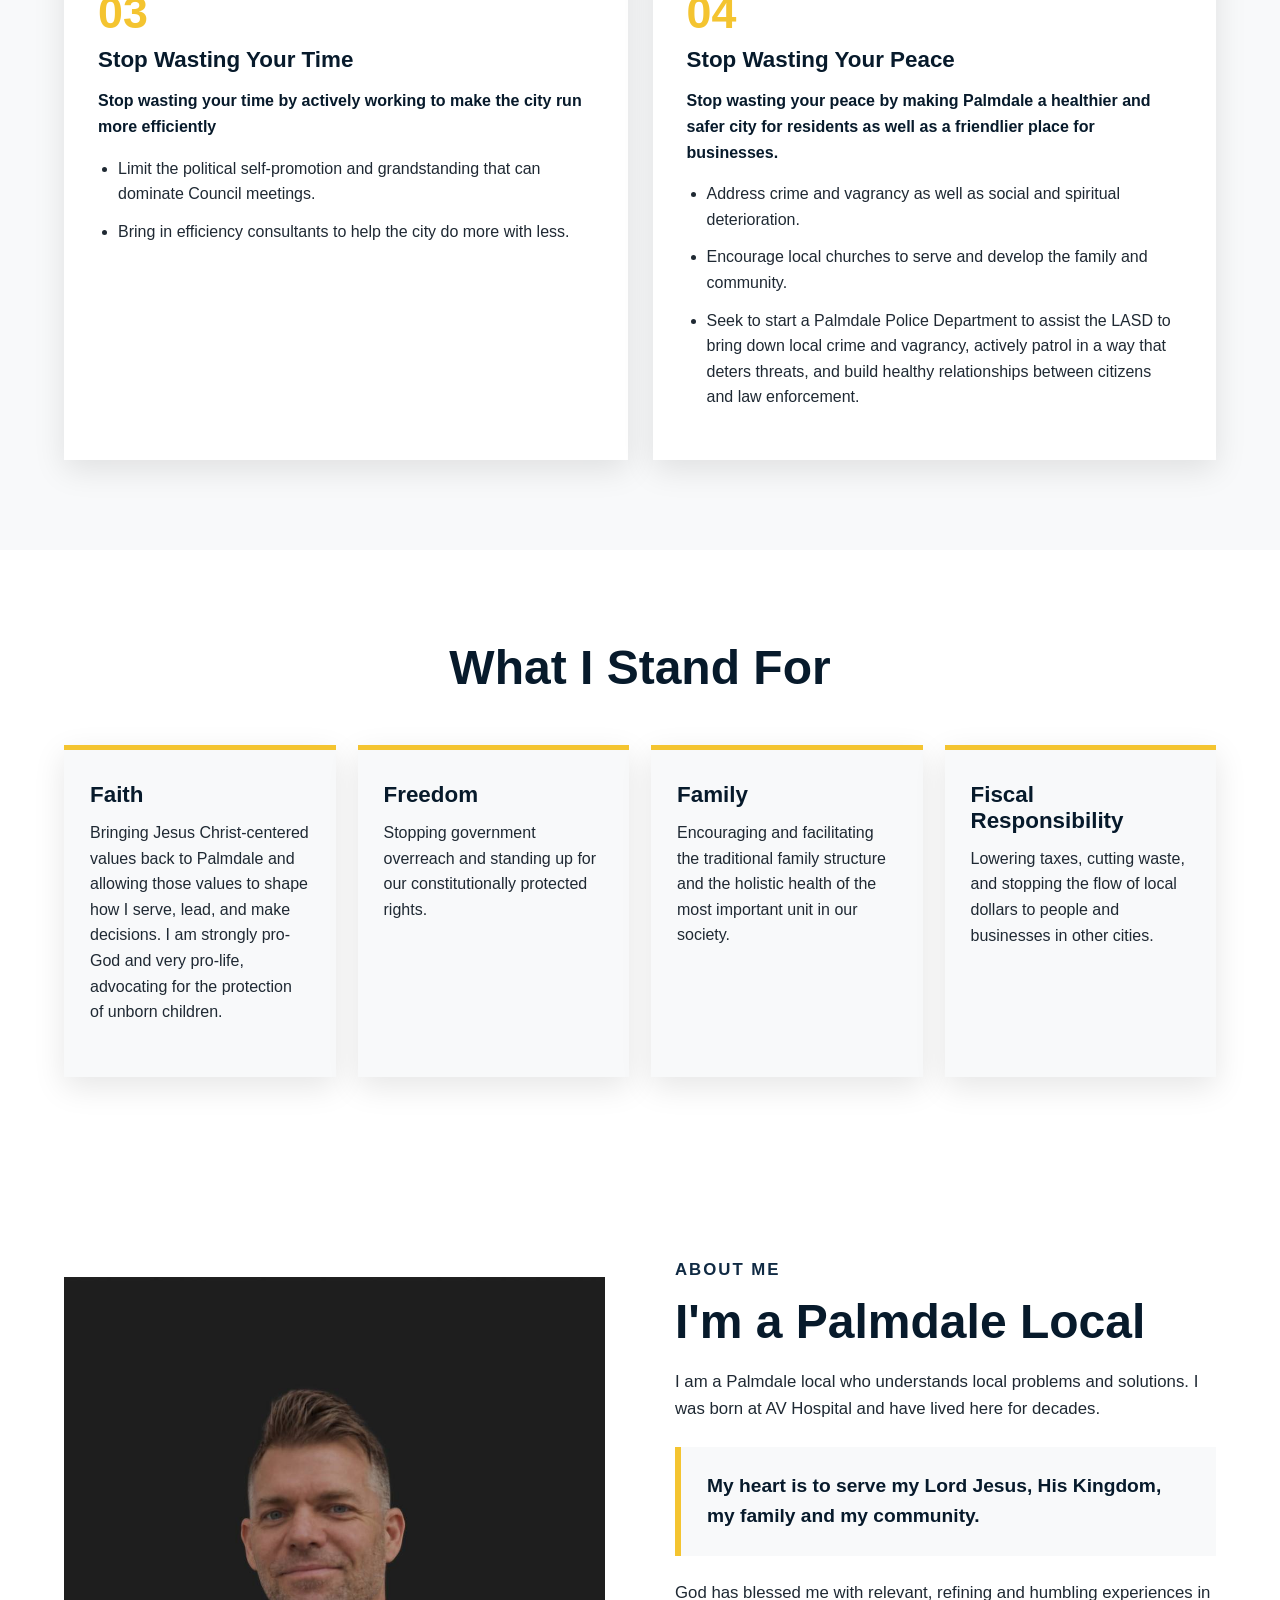
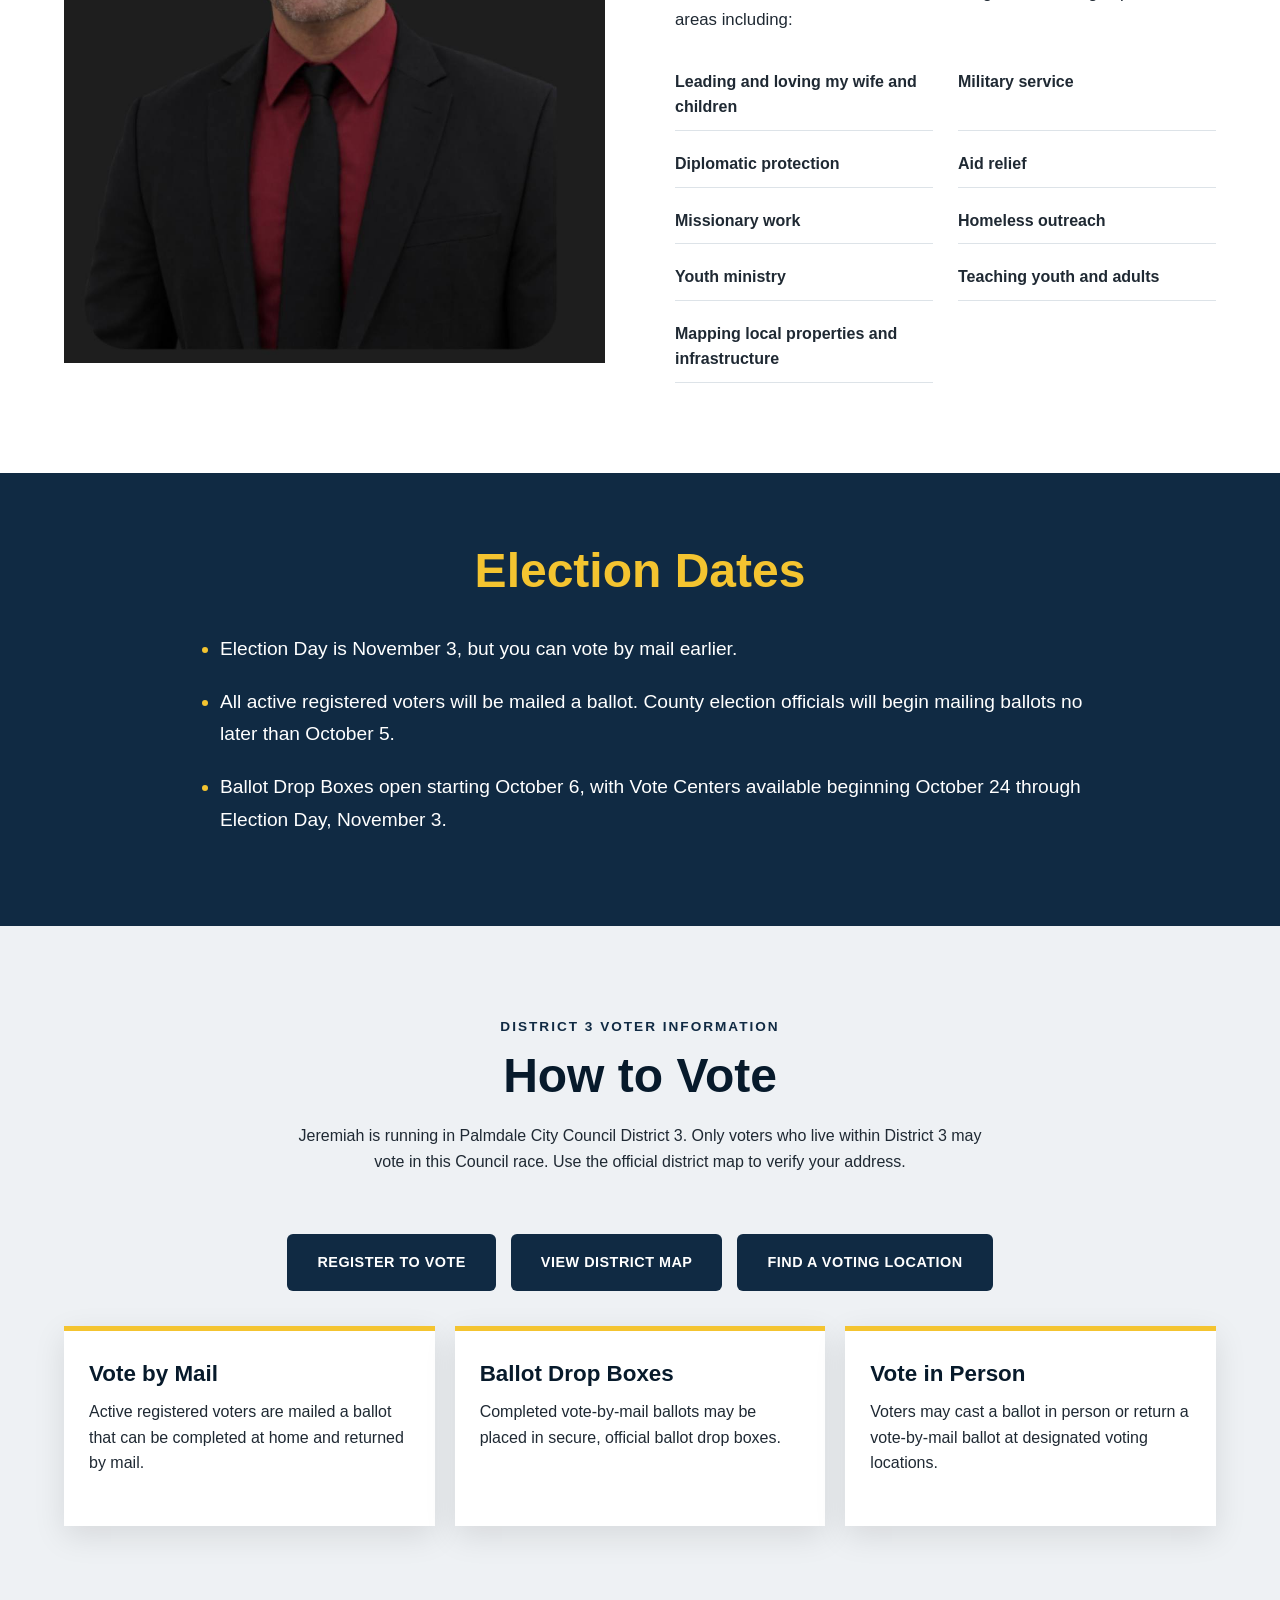
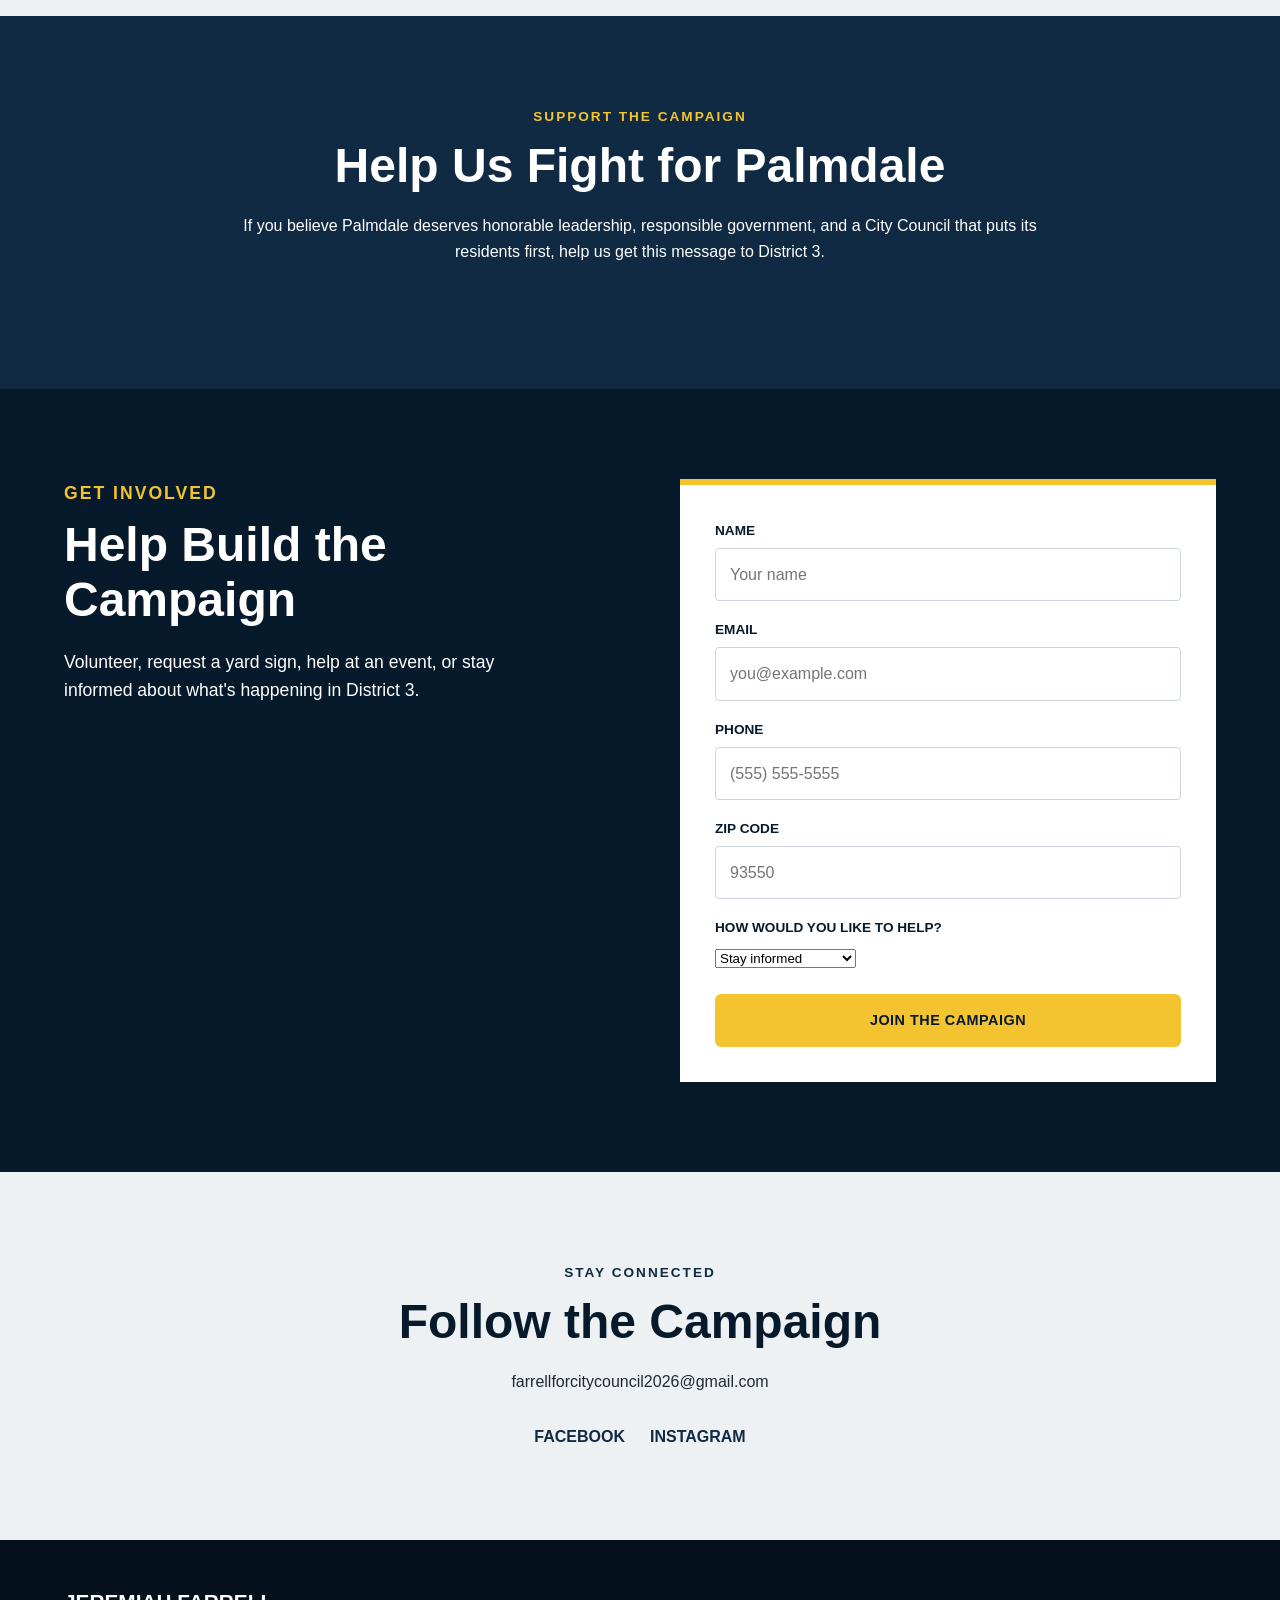
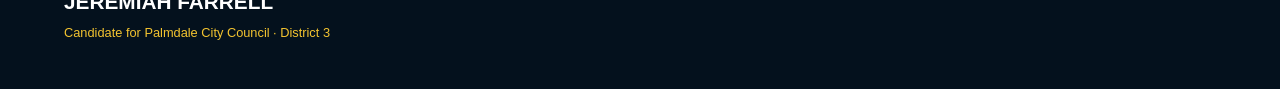
==== commit 543ac68d: "Add voter questions and answers page" ====
--- a/index.html
+++ b/index.html
@@ -131,7 +131,7 @@
         <div class="container">
             <div class="section-heading"><h2>What I Stand For</h2></div>
             <div class="values-grid">
-                <article class="value-card"><h3>Faith</h3><p>Bringing Jesus Christ-centered values back to Palmdale and allowing those values to shape how I serve, lead, and make decisions.  I am strongly pro-God and very pro-life, advocating for the protection of unborn children</p></article>
+                <article class="value-card"><h3>Faith</h3><p>Bringing Jesus Christ-centered values back to Palmdale and allowing those values to shape how I serve, lead, and make decisions.  I am strongly pro-God and very pro-life, advocating for the protection of unborn children.</p></article>
                 <article class="value-card"><h3>Freedom</h3><p>Stopping government overreach and standing up for our constitutionally protected rights.</p></article>
                 <article class="value-card"><h3>Family</h3><p>Encouraging and facilitating the traditional family structure and the holistic health of the most important unit in our society.</p></article>
                 <article class="value-card"><h3>Fiscal Responsibility</h3><p>Lowering taxes, cutting waste, and stopping the flow of local dollars to people and businesses in other cities.</p></article>
